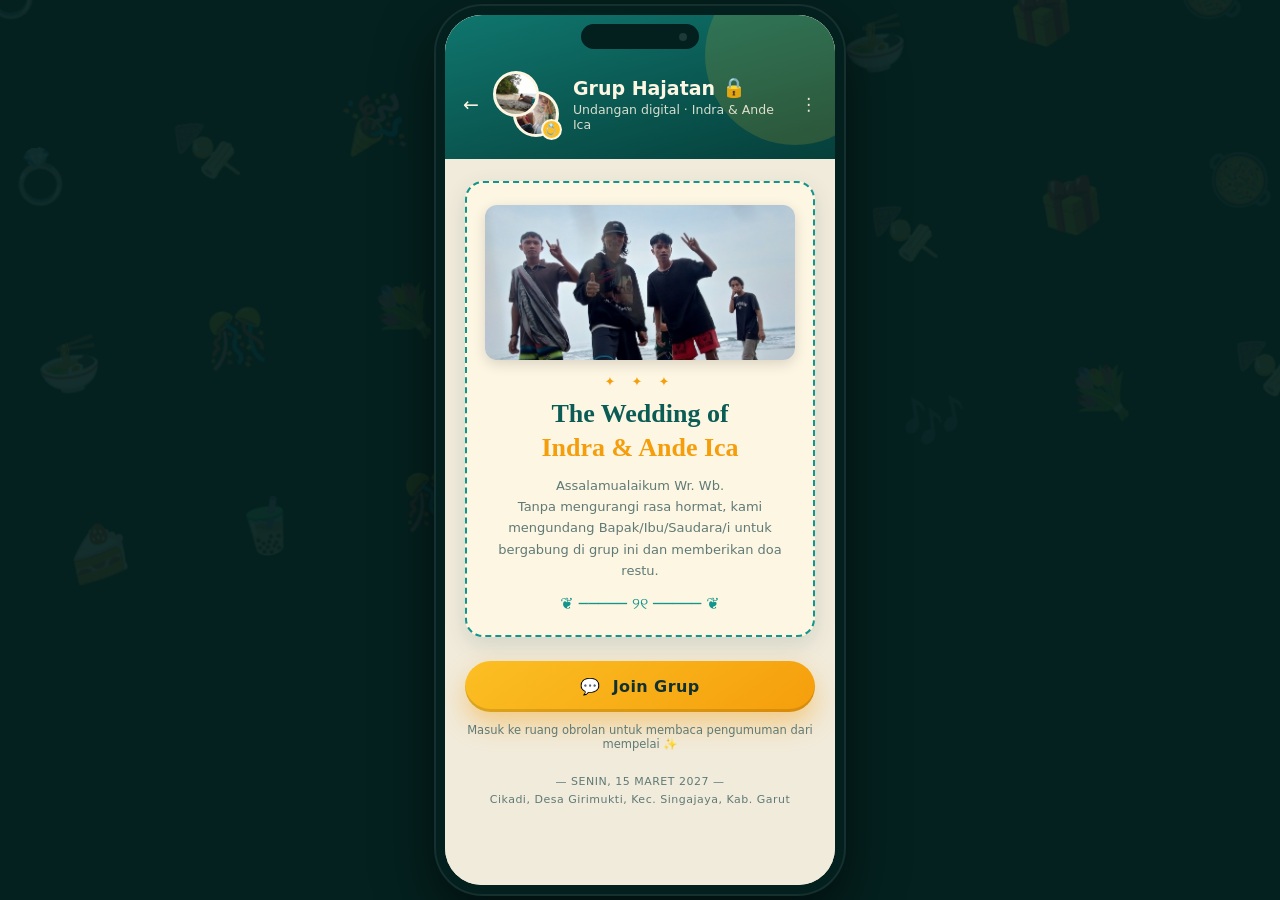
==== index.html @ 3074b7ec "undangan pertama" ====
<!DOCTYPE html>
<html lang="id">
<head>
<meta charset="UTF-8">
<meta name="viewport" content="width=device-width, initial-scale=1.0, maximum-scale=1.0, user-scalable=no">
<title>Grup Hajatan 💍 — Undangan Digital Indra &amp; Ande Ica</title>
<meta property="og:title" content="The Wedding of Indra & Ande Ica 💍">
<meta property="og:description" content="Undangan digital — Senin, 15 Maret 2027. Klik untuk buka!">
<meta property="og:type" content="website">
<meta name="theme-color" content="#0f766e">

<script src="https://www.gstatic.com/firebasejs/10.7.0/firebase-app-compat.js"></script>
<script src="https://www.gstatic.com/firebasejs/10.7.0/firebase-firestore-compat.js"></script>

<style>
:root{
  --teal-900:#063f3a; --teal-800:#0a5c54; --teal-700:#0f766e; --teal-600:#12958b;
  --teal-500:#14b8a6; --teal-100:#d7f3ef;
  --cream:#fdf6e3; --cream-2:#f5e9c9; --cream-3:#e7d6ab;
  --yellow:#fbbf24; --yellow-2:#f59e0b;
  --ink:#12312e; --ink-soft:#5f7a76;
  --chat-bg:#f1ebdb; --bubble-in:#fffef9; --bubble-out:#d9f0e6;
  --tick-blue:#53bdeb; --radius:7.5px;
  --danger:#e11d48;
  --font:'Segoe UI', system-ui, -apple-system, Roboto, sans-serif;
}
*{margin:0;padding:0;box-sizing:border-box;-webkit-tap-highlight-color:transparent}
html,body{height:100%}
body{font-family:var(--font);background:#04211f;min-height:100vh;display:flex;align-items:center;justify-content:center;overflow:hidden;position:relative}
body::before{content:"🍜 🎉 💍 🍰 🎶 🧋 🍢 🎊 🥘 💐 🍩 🎺 \A 🎊 🧋 💍 🍢 🎉 🍰 🎶 🍜 🎁 🥘 💐 🍩 🪕 \A 🍰 🎶 🍜 🎊 💐 🧋 💍 🍢 🎁 🥘 🍩 🎉 \A 🎉 💍 🍰 🧋 🎊 🍜 🥘 🎶 💐 🍢 🎁 🍩";
  white-space:pre;position:fixed;inset:-10%;z-index:0;pointer-events:none;font-size:44px;line-height:3.6;letter-spacing:36px;opacity:.06;transform:rotate(-9deg) scale(1.2);color:#d7f3ef}
.phone{position:relative;z-index:1;width:min(412px,100vw);height:min(892px,100vh);background:#03201e;border-radius:48px;padding:11px;box-shadow:0 22px 55px rgba(0,0,0,.55), inset 0 0 0 2px rgba(255,255,255,.07)}
@media (max-width:480px),(max-height:720px){.phone{width:100vw;height:100vh;border-radius:0;padding:0}}
.phone .notch{position:absolute;top:20px;left:50%;transform:translateX(-50%);width:118px;height:25px;background:#03201e;border-radius:20px;z-index:80;display:flex;align-items:center;justify-content:flex-end;padding-right:12px}
.phone .notch::after{content:"";width:8px;height:8px;border-radius:50%;background:#1b3a38}
@media (max-width:480px){.phone .notch{display:none}}
.app{position:relative;width:100%;height:100%;border-radius:37px;overflow:hidden;background:var(--chat-bg)}
@media (max-width:480px){.app{border-radius:0}}
.screen{position:absolute;inset:0;display:none;flex-direction:column;background:var(--chat-bg)}
.screen.active{display:flex;animation:screenIn .32s cubic-bezier(.25,.8,.35,1)}
@keyframes screenIn{from{opacity:0;transform:translateX(30px)}to{opacity:1;transform:none}}
.screen.slide-left.active{animation:slideLeft .34s cubic-bezier(.25,.8,.35,1)}
@keyframes slideLeft{from{transform:translateX(60px);opacity:.4}to{transform:none;opacity:1}}
.overlay{position:absolute;inset:0;z-index:40;display:none;flex-direction:column;background:var(--chat-bg)}
.overlay.active{display:flex;animation:screenIn .3s cubic-bezier(.25,.8,.35,1)}
.modal-backdrop{position:absolute;inset:0;z-index:70;display:none;align-items:center;justify-content:center;background:rgba(4,31,29,.66);padding:20px}
.modal-backdrop.active{display:flex;animation:fadeIn .22s ease}
@keyframes fadeIn{from{opacity:0}to{opacity:1}}
#toast{position:absolute;left:50%;bottom:88px;transform:translateX(-50%) translateY(16px);background:#1f2c34;color:#e9edef;font-size:12.5px;font-weight:500;padding:10px 18px;border-radius:8px;z-index:95;opacity:0;pointer-events:none;transition:.28s;white-space:nowrap;max-width:86%;overflow:hidden;text-overflow:ellipsis;box-shadow:0 8px 20px rgba(0,0,0,.4)}
#toast.show{opacity:1;transform:translateX(-50%) translateY(0)}
.landing-head{background:linear-gradient(165deg,var(--teal-700),var(--teal-900));color:var(--cream);padding:56px 18px 22px;position:relative;overflow:hidden}
.landing-head::after{content:"";position:absolute;right:-50px;top:-50px;width:180px;height:180px;border-radius:50%;background:rgba(251,191,36,.15)}
.lh-row{display:flex;align-items:center;gap:14px;position:relative;z-index:2}
.lh-row .back{font-size:19px}
.group-ava{position:relative;width:66px;height:66px;flex:0 0 66px}
.group-ava .a1,.group-ava .a2{position:absolute;width:46px;height:46px;border-radius:50%;display:flex;align-items:center;justify-content:center;font-size:21px;border:3px solid var(--cream);background:var(--teal-500)}
.group-ava .a1{left:0;top:0;z-index:2}
.group-ava .a2{right:0;bottom:0;background:var(--yellow-2)}
.group-ava .bdg{position:absolute;right:-3px;bottom:-3px;z-index:3;background:var(--yellow);color:var(--ink);width:21px;height:21px;border-radius:50%;font-size:11px;display:flex;align-items:center;justify-content:center;border:2px solid var(--cream)}
.unread-badge{position:absolute;top:-6px;right:-8px;z-index:5;background:#e11d48;color:#fff;font-size:11px;font-weight:800;min-width:20px;height:20px;border-radius:12px;display:flex;align-items:center;justify-content:center;padding:0 5px;border:2px solid var(--teal-800);box-shadow:0 3px 8px rgba(0,0,0,.35);animation:badgePop .3s}
@keyframes badgePop{from{transform:scale(.4)}to{transform:scale(1)}}
.lh-title h1{font-size:19px;font-weight:700;display:flex;gap:7px;align-items:center}
.lh-title p{font-size:12.5px;opacity:.85;margin-top:3px}
.lh-ic{margin-left:auto;display:flex;gap:16px;font-size:17px;opacity:.9}
.landing-body{flex:1;overflow-y:auto;padding:22px 20px 28px;scrollbar-width:none}
.landing-body::-webkit-scrollbar{display:none}
.invite-banner{background:var(--cream);border-radius:18px;padding:22px 18px;text-align:center;border:2px dashed var(--teal-600);box-shadow:0 8px 22px rgba(6,63,58,.13)}
.invite-banner .stars{color:var(--yellow-2);letter-spacing:6px;font-size:13px;margin-bottom:8px}
.invite-banner h2{font-family:Georgia,serif;font-size:26px;color:var(--teal-800);line-height:1.3}
.invite-banner .amp{color:var(--yellow-2)}
.invite-banner p{font-size:13px;color:var(--ink-soft);margin-top:10px;line-height:1.65}
.invite-banner .orn{margin-top:12px;color:var(--teal-600)}
.join-wrap{margin-top:24px}
.btn-join{width:100%;border:none;cursor:pointer;padding:16px;border-radius:50px;background:linear-gradient(145deg,var(--yellow),var(--yellow-2));color:var(--ink);font-size:16px;font-weight:800;font-family:var(--font);letter-spacing:.4px;box-shadow:0 12px 26px rgba(245,158,11,.42), inset 0 -3px 0 rgba(0,0,0,.12);transition:.18s;animation:pulseJoin 2.4s infinite}
.btn-join:active{transform:scale(.96)}
@keyframes pulseJoin{0%,100%{box-shadow:0 12px 26px rgba(245,158,11,.42)}50%{box-shadow:0 12px 36px rgba(245,158,11,.68)}}
.join-note{text-align:center;font-size:11.5px;color:var(--ink-soft);margin-top:11px}
.landing-foot{text-align:center;font-size:11px;color:var(--ink-soft);margin-top:22px;letter-spacing:.5px;line-height:1.7}
.wa-head{background:linear-gradient(165deg,var(--teal-700),var(--teal-800));color:#fff;padding:14px 10px;display:flex;align-items:center;gap:6px;box-shadow:0 2px 6px rgba(0,0,0,.25);z-index:10}
.wa-head .back{font-size:19px;padding:4px 6px;cursor:pointer;flex:0 0 auto}
.wa-head .mini-ava{position:relative;width:38px;height:38px;flex:0 0 38px;cursor:pointer}
.mini-ava .m1,.mini-ava .m2{position:absolute;width:28px;height:28px;border-radius:50%;display:flex;align-items:center;justify-content:center;font-size:13px;border:2px solid #e7ffdb}
.mini-ava .m1{left:0;top:0;background:#25d0bd;z-index:2}
.mini-ava .m2{right:0;bottom:0;background:var(--yellow-2)}
.wa-head .head-info{min-width:0;cursor:pointer;padding:2px 4px}
.wa-head .head-name{font-size:15.5px;font-weight:700;white-space:nowrap;overflow:hidden;text-overflow:ellipsis;display:flex;align-items:center;gap:6px}
.wa-head .head-status{font-size:11.5px;color:#d9fdd3;margin-top:1px;white-space:nowrap;overflow:hidden;text-overflow:ellipsis;transition:.2s}
.wa-head .head-status.typing{color:#a7f3d0;font-style:italic}
.wa-head .head-ic{margin-left:auto;display:flex;gap:4px}
.wa-head .head-ic span{font-size:16px;padding:7px;cursor:pointer;border-radius:50%;transition:.15s}
.wa-head .head-ic span:active{background:rgba(255,255,255,.15)}
.pin-bar{display:none;background:#fff;align-items:center;gap:10px;padding:8px 12px;border-left:4px solid var(--teal-600);box-shadow:0 2px 5px rgba(0,0,0,.14);z-index:9;cursor:pointer}
.pin-bar.active{display:flex;animation:fadeIn .3s}
.pin-bar .pin-ic{font-size:15px;color:var(--teal-700)}
.pin-bar .pin-txt{min-width:0}
.pin-bar .pin-txt b{font-size:11.5px;color:var(--teal-800);display:block}
.pin-bar .pin-txt span{font-size:11px;color:var(--ink-soft);white-space:nowrap;overflow:hidden;text-overflow:ellipsis;display:block}
.pin-bar .cd{font-size:11.5px;font-weight:800;color:var(--yellow-2);background:var(--cream);padding:4px 10px;border-radius:10px;border:1px solid var(--cream-3);white-space:nowrap;font-variant-numeric:tabular-nums}
.wa-menu{position:absolute;top:56px;right:10px;z-index:60;background:#fff;border-radius:10px;min-width:212px;box-shadow:0 8px 28px rgba(0,0,0,.3);display:none;overflow:hidden;animation:menuIn .16s ease}
.wa-menu.active{display:block}
@keyframes menuIn{from{opacity:0;transform:translateY(-8px) scale(.96)}to{opacity:1;transform:none}}
.wa-menu button{display:flex;align-items:center;gap:13px;width:100%;border:none;background:none;text-align:left;padding:12px 16px;font-size:13.5px;color:var(--ink);cursor:pointer;font-family:var(--font)}
.wa-menu button:hover{background:#f0f0f0}
.wa-menu button .mi{font-size:16px;width:20px;text-align:center}
.wa-menu .sep{height:1px;background:#eee}
.search-bar{display:none;background:linear-gradient(165deg,var(--teal-700),var(--teal-800));padding:0 10px 10px;gap:8px;z-index:10}
.search-bar.active{display:flex}
.search-bar .sb-wrap{flex:1;background:#fff;border-radius:22px;display:flex;align-items:center;gap:8px;padding:8px 14px}
.search-bar input{flex:1;border:none;outline:none;font-size:13.5px;font-family:var(--font);color:var(--ink)}
.search-bar .sb-count{font-size:11px;color:var(--teal-700);font-weight:700;white-space:nowrap}
.search-bar .sb-x{font-size:15px;cursor:pointer;padding:8px 4px;color:#fff}
.chat-scroll{flex:1;overflow-y:auto;padding:12px 10px 6px;display:flex;flex-direction:column;scrollbar-width:thin;
  background-color:var(--chat-bg);
  background-image:url("data:image/svg+xml,%3Csvg xmlns='http://www.w3.org/2000/svg' width='260' height='260' viewBox='0 0 260 260'%3E%3Cg fill='none' stroke='%230f766e' stroke-opacity='0.10' stroke-width='3' stroke-linecap='round' stroke-linejoin='round'%3E%3Cpath d='M32 30c-5-6-16-2-13 7 2 7 13 13 13 13s11-6 13-13c3-9-8-13-13-7z' transform='translate(0,0) scale(0.9)'/%3E%3Ccircle cx='200' cy='36' r='10'/%3E%3Ccircle cx='215' cy='36' r='10'/%3E%3Cpath d='M204 22l4-6 4 6'/%3E%3Crect x='40' y='130' width='34' height='26' rx='3'/%3E%3Cpath d='M57 130v26M40 142h34M51 130c-8-2-8-10-2-10s5 5 8 10M63 130c8-2 8-10 2-10s-5 5-8 10'/%3E%3Cpath d='M205 145c0-18 6-24 6-24s6 6 6 24l5 8h-22zM207 161a7 7 0 0014 0'/%3E%3Ccircle cx='128' cy='208' r='14'/%3E%3Cpath d='M124 221l4 5 4-5M128 226c-4 8 4 12 0 20'/%3E%3Ccircle cx='118' cy='48' r='5'/%3E%3Ccircle cx='128' cy='41' r='5'/%3E%3Ccircle cx='138' cy='48' r='5'/%3E%3Ccircle cx='134' cy='59' r='5'/%3E%3Ccircle cx='122' cy='59' r='5'/%3E%3Ccircle cx='128' cy='50' r='3'/%3E%3C/g%3E%3C/svg%3E");}
.chat-scroll::-webkit-scrollbar{width:5px}
.chat-scroll::-webkit-scrollbar-thumb{background:rgba(15,118,110,.35);border-radius:10px}
.date-div{align-self:center;background:#e1f2fb;color:#54656f;font-size:11px;font-weight:600;padding:6px 14px;border-radius:8px;margin:4px 0 14px;box-shadow:0 1px 2px rgba(0,0,0,.12);letter-spacing:.3px}
.sys-msg{align-self:center;background:#fdf3c6;color:#5a6a70;font-size:11px;padding:6px 12px;border-radius:8px;margin:0 0 12px;box-shadow:0 1px 2px rgba(0,0,0,.1);text-align:center;max-width:88%}
.msg{display:flex;gap:8px;margin-bottom:2px;animation:msgIn .3s cubic-bezier(.25,.8,.35,1)}
@keyframes msgIn{from{opacity:0;transform:translateY(10px)}to{opacity:1;transform:none}}
.msg .avatar{width:30px;height:30px;border-radius:50%;flex:0 0 30px;display:flex;align-items:center;justify-content:center;font-size:14px;color:#fff;margin-top:3px;box-shadow:0 1px 3px rgba(0,0,0,.2)}
.msg .col{max-width:80%;min-width:0}
.msg .sender{font-size:12.5px;font-weight:700;margin:0 0 1px 2px;display:flex;align-items:center;gap:5px}
.bubble{position:relative;background:var(--bubble-in);padding:7px 9px 6px;border-radius:var(--radius);font-size:13.8px;line-height:1.5;color:#111b21;box-shadow:0 1px 1px rgba(0,0,0,.14);width:fit-content;max-width:100%;word-break:break-word}
.bubble.tail-in{border-top-left-radius:0}
.bubble.tail-in::before{content:"";position:absolute;top:0;left:-8px;width:0;height:0;border-top:12px solid var(--bubble-in);border-left:8px solid transparent}
.msg.out{flex-direction:row-reverse}
.msg.out .col{display:flex;flex-direction:column;align-items:flex-end}
.msg.out .bubble{background:var(--bubble-out);border-top-right-radius:0;border-top-left-radius:var(--radius)}
.msg.out .bubble.tail-out::before{content:"";position:absolute;top:0;right:-8px;width:0;height:0;border-top:12px solid var(--bubble-out);border-right:8px solid transparent}
.msg .meta{float:right;display:inline-flex;align-items:center;gap:4px;font-size:10.5px;color:#8696a0;margin:8px 0 -3px 8px;white-space:nowrap}
.msg .meta .ticks{color:var(--tick-blue);font-size:12px;letter-spacing:-3px;font-weight:700}
.msg.hidden-by-search{display:none}
mark{background:var(--yellow);border-radius:3px;padding:0 1px}
.quote{background:rgba(15,118,110,.10);border-left:3px solid var(--teal-600);border-radius:6px;padding:5px 8px;margin-bottom:5px;font-size:11.5px;display:block}
.quote b{color:var(--teal-700);display:block;font-size:11px}
.quote span{color:var(--ink-soft)}
.ctx-menu{position:absolute;z-index:65;background:#fff;border-radius:10px;min-width:150px;box-shadow:0 10px 30px rgba(0,0,0,.35);display:none;overflow:hidden;animation:menuIn .14s ease}
.ctx-menu.active{display:block}
.ctx-menu button{display:flex;align-items:center;gap:11px;width:100%;border:none;background:none;text-align:left;padding:11px 15px;font-size:13px;color:var(--ink);cursor:pointer;font-family:var(--font)}
.ctx-menu button:hover{background:#f0f0f0}
.ctx-menu button.danger{color:var(--danger)}
.card{background:var(--cream);border-radius:10px;overflow:hidden;margin-top:4px;min-width:236px;max-width:100%;border:1px solid var(--cream-3)}
.card .c-top{background:linear-gradient(140deg,var(--yellow),var(--yellow-2));padding:10px 13px;display:flex;gap:10px;align-items:center;color:var(--ink)}
.card .c-top .big{font-size:24px}
.card .c-top b{font-size:13px;display:block}
.card .c-top small{font-size:11px;opacity:.8}
.card .c-body{padding:9px 13px;font-size:12.5px;line-height:1.6;color:var(--ink)}
.card .c-body b{color:var(--teal-800)}
.card button.c-btn{display:block;margin:2px 9px 10px;padding:9px;border:none;border-radius:8px;cursor:pointer;width:calc(100% - 18px);background:var(--teal-700);color:#fff;font-size:12px;font-weight:700;font-family:var(--font);transition:.15s}
.card button.c-btn:active{transform:scale(.96)}
.c-btn-grid{display:inline-flex;align-items:center;justify-content:center;gap:5px;width:calc(50% - 5px);margin:2.5px;padding:11px 6px;border:none;border-radius:9px;background:var(--teal-100);color:var(--teal-800);font-size:11.5px;font-weight:700;font-family:var(--font);cursor:pointer;transition:.14s}
.c-btn-grid:active{transform:scale(.95);background:var(--teal-500);color:#fff}
.poll{background:#fff;border-radius:10px;padding:10px 11px;margin-top:4px;min-width:236px;border:1px solid var(--cream-3)}
.poll .p-q{font-size:13px;font-weight:700;color:var(--ink);margin-bottom:8px;display:flex;gap:7px;align-items:center}
.poll .p-opt{display:flex;align-items:center;gap:9px;width:100%;border:1.5px solid var(--cream-3);background:var(--cream);border-radius:9px;padding:9px 11px;margin-bottom:7px;cursor:pointer;font-family:var(--font);transition:.14s;font-size:12.5px;color:var(--ink);font-weight:600}
.poll .p-opt:active{transform:scale(.97)}
.poll .p-opt .radio{width:16px;height:16px;border-radius:50%;border:2px solid var(--teal-600);flex:0 0 16px;position:relative}
.poll .p-opt.chosen{background:var(--teal-100);border-color:var(--teal-600)}
.poll .p-opt.chosen .radio::after{content:"";position:absolute;inset:2.5px;border-radius:50%;background:var(--teal-600)}
.poll .p-opt .p-count{margin-left:auto;font-size:11px;color:var(--ink-soft);font-weight:700}
.poll .p-foot{font-size:10.5px;color:#9aa9a6;margin-top:2px}
.typing .bubble{display:inline-flex;gap:5px;align-items:center;padding:12px 14px}
.typing .d{width:7px;height:7px;border-radius:50%;background:#9fb3bd;animation:blink 1.2s infinite}
.typing .d:nth-child(2){animation-delay:.18s}
.typing .d:nth-child(3){animation-delay:.36s}
@keyframes blink{0%,80%,100%{opacity:.3;transform:translateY(0)}40%{opacity:1;transform:translateY(-3px)}}
.newmsg-pill{position:absolute;right:14px;bottom:76px;z-index:25;background:var(--teal-700);color:#fff;font-size:11.5px;font-weight:700;padding:8px 14px;border-radius:16px;box-shadow:0 6px 16px rgba(0,0,0,.3);cursor:pointer;display:none;align-items:center;gap:6px;animation:msgIn .25s}
.newmsg-pill.active{display:flex}
.chat-input{display:flex;flex-direction:column;background:#ece5d3}
.reply-bar{display:none;background:#fff;padding:8px 12px;border-left:4px solid var(--teal-600);align-items:center;gap:10px}
.reply-bar.active{display:flex;animation:fadeIn .15s}
.reply-bar .rb-txt{flex:1;min-width:0}
.reply-bar .rb-txt b{font-size:11.5px;color:var(--teal-700);display:block}
.reply-bar .rb-txt span{font-size:11.5px;color:var(--ink-soft);white-space:nowrap;overflow:hidden;text-overflow:ellipsis;display:block}
.reply-bar .rb-x{border:none;background:none;font-size:15px;cursor:pointer;color:#8696a0;padding:4px}
.chat-input-row{display:flex;align-items:flex-end;gap:6px;padding:7px 8px 10px}
.emoji-panel{position:absolute;bottom:64px;left:8px;right:8px;z-index:30;background:#fff;border-radius:14px;box-shadow:0 -6px 26px rgba(0,0,0,.22);padding:10px;display:none;grid-template-columns:repeat(8,1fr);gap:2px;max-height:176px;overflow-y:auto}
.emoji-panel.active{display:grid;animation:fadeIn .15s}
.emoji-panel button{border:none;background:none;font-size:22px;cursor:pointer;padding:5px;border-radius:9px}
.emoji-panel button:active{background:#eee;transform:scale(1.15)}
.icon-btn{width:38px;height:38px;border:none;background:none;font-size:21px;cursor:pointer;border-radius:50%;display:flex;align-items:center;justify-content:center;color:#54656f;flex:0 0 38px;transition:.12s}
.icon-btn:active{transform:scale(.82)}
.input-pill{flex:1;background:#fff;border-radius:26px;display:flex;align-items:center;padding:4px 6px 4px 12px;box-shadow:0 1px 3px rgba(0,0,0,.12);min-height:44px}
.input-pill .ipt-nama{flex:0 0 auto;max-width:80px;min-width:52px;border:none;outline:none;font-size:13.5px;font-weight:700;color:var(--teal-800);background:transparent;font-family:var(--font);padding:9px 0;cursor:not-allowed;text-align:center}
.input-pill .ipt-nama::placeholder{color:#b7c0c5;font-weight:600}
.input-pill .ipt-divider{width:1px;height:20px;background:#e0e0e0;flex:0 0 1px;margin:0 8px}
.input-pill .ipt-text{flex:1;border:none;outline:none;font-size:14px;padding:9px 0;font-family:var(--font);color:#111b21;background:transparent;min-width:0}
.btn-send{width:46px;height:46px;border:none;border-radius:50%;cursor:pointer;flex:0 0 46px;background:linear-gradient(145deg,var(--teal-500),var(--teal-700));color:#fff;font-size:16px;display:flex;align-items:center;justify-content:center;box-shadow:0 3px 10px rgba(15,118,110,.4);transition:.13s}
.btn-send:active{transform:scale(.85)}
.info-head{background:linear-gradient(165deg,var(--teal-700),var(--teal-800));color:#fff;padding:16px 12px;display:flex;align-items:center;gap:12px}
.info-head .back{font-size:19px;padding:2px 6px;cursor:pointer}
.info-head h2{font-size:16.5px;font-weight:700}
.info-scroll{flex:1;overflow-y:auto;background:#f7f4ec;scrollbar-width:none}
.info-scroll::-webkit-scrollbar{display:none}
.info-hero{background:linear-gradient(165deg,var(--teal-700),var(--teal-900));padding:30px 20px 26px;display:flex;align-items:center;gap:16px;color:#fff;position:relative;overflow:hidden}
.info-hero::after{content:"";position:absolute;right:-40px;top:-40px;width:150px;height:150px;border-radius:50%;background:rgba(251,191,36,.15)}
.info-hero .group-ava{width:78px;height:78px;flex:0 0 78px}
.info-hero .group-ava .a1,.info-hero .group-ava .a2{width:54px;height:54px;font-size:25px}
.info-hero h2{font-size:20px;display:flex;gap:7px;align-items:center}
.info-hero p{font-size:12.5px;opacity:.85;margin-top:4px}
.info-sec{background:#fff;margin:10px 0;padding:6px 0;box-shadow:0 1px 3px rgba(0,0,0,.07)}
.info-sec .sec-label{font-size:12.5px;color:var(--teal-700);font-weight:800;padding:10px 18px 4px;letter-spacing:.4px}
.info-row{display:flex;align-items:center;gap:15px;padding:11px 18px;cursor:pointer;transition:.12s}
.info-row:active{background:#f2f2f2}
.info-row .ri{font-size:19px;width:24px;text-align:center}
.info-row .rt b{font-size:14px;color:var(--ink);display:block;font-weight:600}
.info-row .rt small{font-size:12px;color:var(--ink-soft)}
.info-row .rarrow{margin-left:auto;color:#b7c0c5;font-size:14px}
.member{display:flex;align-items:center;gap:13px;padding:9px 18px}
.member .m-ava{width:42px;height:42px;border-radius:50%;display:flex;align-items:center;justify-content:center;font-size:19px;color:#fff;flex:0 0 42px}
.member .mt b{font-size:14px;color:var(--ink);font-weight:600;display:flex;align-items:center;gap:7px}
.member .mt small{font-size:12px;color:var(--ink-soft)}
.member .online-dot{width:9px;height:9px;border-radius:50%;background:#22c55e;margin-left:auto;box-shadow:0 0 5px #22c55e}
.admin-tag{background:var(--teal-100);color:var(--teal-800);font-size:9.5px;font-weight:800;padding:2px 7px;border-radius:8px;letter-spacing:.5px}
.media-preview{display:flex;gap:6px;padding:6px 18px 12px}
.media-preview .mp{width:62px;height:62px;border-radius:10px;overflow:hidden;flex:0 0 62px;background:var(--cream-2);cursor:pointer}
.media-preview .mp img{width:100%;height:100%;object-fit:cover}
.media-preview .mp.more{display:flex;align-items:center;justify-content:center;background:var(--teal-100);color:var(--teal-800);font-size:12px;font-weight:800}
.info-desc{padding:12px 18px;font-size:13px;color:var(--ink-soft);line-height:1.6}
.gallery-grid{display:grid;grid-template-columns:repeat(3,1fr);gap:3px;background:#fff;padding:3px}
.g-item{aspect-ratio:1;overflow:hidden;position:relative;cursor:pointer;background:var(--cream-2)}
.g-item img{width:100%;height:100%;object-fit:cover;transition:.3s}
.g-item:active img{transform:scale(1.1)}
.lightbox{position:absolute;inset:0;z-index:75;display:none;flex-direction:column;background:rgba(0,0,0,.93);align-items:center;justify-content:center;gap:14px;padding:24px}
.lightbox.active{display:flex;animation:fadeIn .18s ease}
.lightbox img{max-width:100%;max-height:70%;border-radius:6px;box-shadow:0 18px 50px rgba(0,0,0,.6);animation:lbIn .28s cubic-bezier(.25,.8,.35,1)}
@keyframes lbIn{from{opacity:0;transform:scale(.85)}to{opacity:1;transform:none}}
.lightbox .lb-cap{color:#e9edef;font-size:13px;font-weight:600}
.lightbox .lb-close{background:#fff;border:none;border-radius:20px;padding:9px 24px;font-weight:700;font-size:13px;cursor:pointer;color:var(--teal-800);font-family:var(--font)}
.modal-denah img{width:100%;border-radius:14px;background:#fff}
.loc-map{height:44%;flex:0 0 44%;background:#0e5a52}
.loc-map iframe{width:100%;height:100%;border:0;filter:saturate(.9) sepia(.08)}
.loc-body{flex:1;background:var(--cream);border-radius:26px 26px 0 0;margin-top:-22px;position:relative;z-index:2;padding:22px 20px;overflow-y:auto}
.loc-pin-row{display:flex;gap:13px;align-items:flex-start}
.loc-pin-ic{width:46px;height:46px;flex:0 0 46px;border-radius:14px;background:linear-gradient(145deg,#ef4444,#b91c1c);display:flex;align-items:center;justify-content:center;font-size:21px;box-shadow:0 6px 14px rgba(185,28,28,.3)}
.loc-body h3{font-size:16.5px;color:var(--teal-900)}
.loc-body p{font-size:12.5px;color:var(--ink-soft);line-height:1.65;margin-top:5px}
.loc-cards{display:grid;grid-template-columns:1fr 1fr;gap:10px;margin-top:16px}
.loc-cards .lc{background:#fff;border:1.5px solid var(--cream-3);border-radius:13px;padding:11px 12px}
.loc-cards .lc b{font-size:10.5px;color:var(--teal-700);text-transform:uppercase;letter-spacing:.6px;display:block}
.loc-cards .lc span{font-size:12.5px;font-weight:700;color:var(--ink)}
.btn-maps{display:flex;align-items:center;justify-content:center;gap:9px;margin-top:18px;padding:15px;border-radius:14px;background:linear-gradient(145deg,var(--teal-600),var(--teal-800));color:#fff;text-decoration:none;font-weight:800;font-size:14px;box-shadow:0 10px 22px rgba(15,118,110,.32)}
.btn-maps:active{transform:scale(.96)}
.modal-card{width:100%;max-width:360px;max-height:88%;overflow-y:auto;background:var(--cream);border-radius:22px;border:2.5px solid var(--teal-800);box-shadow:0 24px 60px rgba(0,0,0,.5);scrollbar-width:none;animation:lbIn .3s cubic-bezier(.25,.8,.35,1)}
.modal-card::-webkit-scrollbar{display:none}
.modal-head{background:linear-gradient(150deg,var(--teal-700),var(--teal-900));color:var(--cream);padding:20px;text-align:center;position:relative}
.modal-head .stars{color:var(--yellow);letter-spacing:7px;font-size:13px}
.modal-head h2{font-family:Georgia,serif;font-size:20px;margin-top:5px}
.modal-head small{font-size:11px;opacity:.8;display:block;margin-top:3px}
.modal-close{position:absolute;top:12px;right:12px;width:30px;height:30px;border-radius:50%;border:none;cursor:pointer;background:rgba(255,255,255,.16);color:#fff;font-size:13px;font-weight:800}
.modal-body{padding:18px}
.join-input{width:100%;padding:14px 16px;border:2px solid var(--cream-3);border-radius:12px;font-size:15px;font-family:var(--font);color:var(--ink);outline:none;background:#fff;transition:.15s;font-weight:600}
.join-input:focus{border-color:var(--teal-600);box-shadow:0 0 0 4px rgba(18,149,139,.12)}
.join-input::placeholder{color:#b7c0c5;font-weight:500}
.btn-join-submit{width:100%;margin-top:14px;border:none;cursor:pointer;padding:15px;border-radius:12px;background:linear-gradient(145deg,var(--yellow),var(--yellow-2));color:var(--ink);font-size:14.5px;font-weight:800;font-family:var(--font);letter-spacing:.3px;box-shadow:0 8px 18px rgba(245,158,11,.42);transition:.15s}
.btn-join-submit:active{transform:scale(.96)}
.d-row{display:flex;gap:11px;align-items:center;background:#fff;border:1.5px solid var(--cream-3);border-radius:14px;padding:11px 13px;margin-bottom:10px}
.d-row .di{width:38px;height:38px;flex:0 0 38px;border-radius:12px;background:var(--teal-100);display:flex;align-items:center;justify-content:center;font-size:17px}
.d-row b{font-size:10.5px;color:var(--teal-700);text-transform:uppercase;letter-spacing:.5px;display:block}
.d-row span{font-size:12.8px;font-weight:700;color:var(--ink);line-height:1.4}
.rd-title{text-align:center;font-size:11.5px;font-weight:800;letter-spacing:3px;color:var(--yellow-2);margin:16px 0 12px;text-transform:uppercase}
.rd-card{background:#fffef8;border:2px dashed var(--yellow-2);border-radius:18px;padding:15px;margin-bottom:14px;box-shadow:0 6px 16px rgba(245,158,11,.13)}
.rd-card h4{font-family:Georgia,serif;color:var(--teal-800);font-size:15.5px;display:flex;align-items:center;gap:8px}
.rd-item{display:flex;gap:11px;margin-top:11px}
.rd-item .time{flex:0 0 56px;background:var(--teal-700);color:#fff;font-size:10.5px;font-weight:800;border-radius:9px;display:flex;align-items:center;justify-content:center;text-align:center;padding:6px 3px;line-height:1.3}
.rd-item .desc{font-size:12px;color:var(--ink-soft);line-height:1.5;padding-top:2px}
.rd-item .desc b{color:var(--ink);display:block;font-size:12.5px}
.guest-list{display:flex;flex-direction:column;gap:9px;padding:16px;max-height:52vh;overflow-y:auto}
.guest-item{background:#fff;border:1.5px solid var(--cream-3);border-radius:13px;padding:11px 13px}
.guest-item b{font-size:12.5px;color:var(--teal-800);display:flex;justify-content:space-between;align-items:center}
.guest-item b small{font-size:10.5px;color:#9aa9a6;font-weight:600}
.guest-item p{font-size:12.5px;color:var(--ink);margin-top:4px;line-height:1.55}
.guest-item .gq{font-size:11px;color:var(--ink-soft);border-left:3px solid var(--cream-3);padding-left:8px;margin-top:5px;font-style:italic}
.guest-count{text-align:center;font-size:11.5px;color:var(--ink-soft);padding-bottom:14px}
.gift-card{background:var(--cream);border-radius:22px;border:2.5px solid var(--teal-800);width:100%;max-width:340px;overflow:hidden;box-shadow:0 24px 60px rgba(0,0,0,.5);animation:lbIn .3s cubic-bezier(.25,.8,.35,1)}
.gift-head{background:linear-gradient(150deg,var(--yellow),var(--yellow-2));padding:17px;text-align:center;color:var(--ink)}
.gift-head .stars{letter-spacing:7px;font-size:13px;color:#fff;text-shadow:0 1px 3px rgba(0,0,0,.3)}
.gift-head h2{font-family:Georgia,serif;font-size:19px;margin-top:4px}
.gift-head small{font-size:11px;opacity:.8;font-weight:700}
.gift-body{padding:19px;text-align:center}
.gift-tabs{display:flex;gap:8px;margin-bottom:15px}
.gift-tab{flex:1;border:1.5px solid var(--cream-3);background:#fff;border-radius:11px;padding:9px;font-size:12px;font-weight:800;color:var(--ink-soft);cursor:pointer;font-family:var(--font);transition:.15s}
.gift-tab.active{background:var(--teal-700);border-color:var(--teal-700);color:#fff}
.gift-pane{display:none}
.gift-pane.active{display:block;animation:fadeIn .18s}
.bank-chip{background:#fff;border:2px solid var(--cream-3);border-radius:18px;padding:16px;box-shadow:0 6px 16px rgba(6,63,58,.1)}
.bank-logo{width:88px;height:38px;margin:0 auto 10px;border-radius:9px;background:linear-gradient(145deg,#e11d48,#9f1239);display:flex;align-items:center;justify-content:center;color:#fff;font-weight:900;font-style:italic;font-size:21px;letter-spacing:1px;box-shadow:inset 0 -3px 0 rgba(0,0,0,.22);font-family:Georgia,serif}
.bank-chip .owner{font-size:13px;font-weight:800;color:var(--ink)}
.bank-chip .num{font-size:21px;font-weight:900;letter-spacing:2.5px;color:var(--teal-800);margin:6px 0 3px;font-variant-numeric:tabular-nums}
.bank-chip small{font-size:10.5px;color:var(--ink-soft)}
.qris-img{width:200px;height:200px;border-radius:14px;border:2px solid var(--cream-3);background:#fff;padding:8px}
.btn-copy{width:100%;margin-top:14px;border:none;cursor:pointer;padding:14px;border-radius:14px;background:linear-gradient(145deg,var(--teal-600),var(--teal-800));color:#fff;font-size:13.5px;font-weight:800;font-family:var(--font);display:flex;align-items:center;justify-content:center;gap:8px;box-shadow:0 8px 18px rgba(15,118,110,.34);transition:.15s}
.btn-copy:active{transform:scale(.95)}
.gift-note{font-size:10.5px;color:var(--ink-soft);margin-top:12px;line-height:1.55}
/* ====== VIDEO CALL — REAL VIDEO ====== */
.vc-feed{flex:1;position:relative;overflow:hidden;background:#0b3f3a}
.vc-video{position:absolute;inset:0;width:100%;height:100%;object-fit:cover;background:#000;z-index:1;transition:opacity .3s}
.vc-offline{position:absolute;inset:0;z-index:2;display:flex;flex-direction:column;align-items:center;justify-content:center;color:#fff;text-align:center;padding:24px;font-size:14px;line-height:1.7;background:#0b3f3a}
.vc-offline-icon{font-size:56px;margin-bottom:16px;opacity:.5}
.vc-offline small{font-size:11.5px;opacity:.7;display:block;margin-top:6px}
.vc-offline b{color:#fbbf24;font-weight:700}
.vc-feed::after{content:"";position:absolute;inset:0;background:linear-gradient(rgba(0,0,0,.35),transparent 30%,transparent 62%,rgba(0,0,0,.5));pointer-events:none;z-index:3}
.vc-pip{position:absolute;top:16px;right:14px;width:92px;height:124px;border-radius:14px;overflow:hidden;background:linear-gradient(160deg,#334155,#0f172a);border:2px solid rgba(255,255,255,.4);box-shadow:0 8px 20px rgba(0,0,0,.45);display:flex;align-items:center;justify-content:center;font-size:32px;z-index:6;transform:scaleX(-1)}
.vc-pip .rec{position:absolute;top:6px;left:7px;transform:scaleX(-1);font-size:8.5px;color:#fff;background:rgba(225,29,72,.9);padding:2px 6px;border-radius:7px;font-weight:800;letter-spacing:.8px;z-index:2}
.vc-top{position:absolute;top:0;left:0;right:0;padding:16px 16px 40px;z-index:5;background:linear-gradient(rgba(0,0,0,.5),transparent);color:#fff;text-align:center}
.vc-top .lock{font-size:11.5px;opacity:.9;display:flex;align-items:center;justify-content:center;gap:6px}
.vc-top h3{font-size:16.5px;margin-top:5px}
.vc-top small{font-size:11.5px;opacity:.85}
.vc-controls{position:absolute;bottom:0;left:0;right:0;padding:34px 20px 24px;z-index:5;background:linear-gradient(transparent,rgba(0,0,0,.55));display:flex;justify-content:center;gap:17px}
.vc-btn{width:52px;height:52px;border-radius:50%;border:none;cursor:pointer;font-size:20px;color:#fff;background:rgba(255,255,255,.18);backdrop-filter:blur(6px);display:flex;align-items:center;justify-content:center;transition:.16s}
.vc-btn:active{transform:scale(.85)}
.vc-btn.off{background:#fff;color:var(--ink)}
.vc-btn.end{background:#e11d48;width:60px;height:60px;box-shadow:0 8px 22px rgba(225,29,72,.5)}
.voice-wrap{flex:1;display:flex;flex-direction:column;align-items:center;justify-content:center;background:radial-gradient(circle at 50% 28%,#115e59,#04211f 76%);color:#fff;text-align:center;padding:24px;position:relative;z-index:2}
.voice-status{font-size:12.5px;opacity:.85}
.voice-name{font-size:25px;font-weight:800;margin-top:10px}
.voice-sub{font-size:11.5px;opacity:.7;margin-top:4px}
.voice-ava{position:relative;width:148px;height:148px;margin:42px 0 28px}
.voice-ava .ring{position:absolute;inset:0;border-radius:50%;border:2px solid rgba(251,191,36,.5);animation:ringP 2.2s infinite}
.voice-ava .ring:nth-child(2){animation-delay:.7s}
.voice-ava .ring:nth-child(3){animation-delay:1.4s}
@keyframes ringP{from{transform:scale(1);opacity:.8}to{transform:scale(1.65);opacity:0}}
.voice-ava .core{position:absolute;inset:14px;border-radius:50%;background:linear-gradient(145deg,var(--teal-500),var(--teal-800));border:4px solid var(--cream);display:flex;align-items:center;justify-content:center;font-size:54px;box-shadow:0 14px 34px rgba(0,0,0,.4)}
.voice-timer{font-size:29px;font-weight:800;letter-spacing:2px;font-variant-numeric:tabular-nums}
.voice-enc{font-size:10.5px;opacity:.75;margin-top:12px}
.voice-controls{display:flex;gap:20px;margin-top:42px}
.voice-controls .vc-btn{background:rgba(255,255,255,.14)}

.photo-indra{background:url("assets/profil-indra.jpg") center/cover no-repeat!important;color:transparent!important}
.photo-ande{background:url("assets/profil-ande-ica.jpeg") center/cover no-repeat!important;color:transparent!important}
.cover-photo{width:100%;height:155px;display:block;object-fit:cover;border-radius:12px;margin-bottom:14px;box-shadow:0 4px 14px rgba(0,0,0,.14)}
.floating-back{position:fixed;z-index:10020;top:18px;left:max(14px,calc(50% - 216px));border:0;border-radius:999px;background:rgba(5,61,57,.92);color:#fff;padding:10px 15px;font-weight:800;box-shadow:0 5px 18px rgba(0,0,0,.28);cursor:pointer;backdrop-filter:blur(8px)}
.floating-back:active{transform:scale(.95)}
.call-back{background:rgba(0,0,0,.58)}
@media(max-width:540px){.floating-back{left:14px;top:12px}}
</style>
</head>
<body>

<div class="phone">
  <div class="notch"></div>
  <div class="app">

    <!-- ============ LANDING ============ -->
    <section class="screen active" id="screen-landing">
      <header class="landing-head">
        <div class="lh-row">
          <span class="back">←</span>
          <div class="group-ava">
            <div class="a1 photo-indra"></div><div class="a2 photo-ande"></div><div class="bdg">💍</div>
            <div class="unread-badge" id="landing-badge" style="display:none">1</div>
          </div>
          <div class="lh-title">
            <h1>Grup Hajatan <span>🔒</span></h1>
            <p>Undangan digital · Indra &amp; Ande Ica</p>
          </div>
          <div class="lh-ic"><span>⋮</span></div>
        </div>
      </header>
      <div class="landing-body">
        <div class="invite-banner">
          <img class="cover-photo" src="assets/sampul.jpg" alt="Foto sampul undangan Indra dan Ande Ica">
          <div class="stars">✦ ✦ ✦</div>
          <h2>The Wedding of<br><span class="amp">Indra &amp; Ande Ica</span></h2>
          <p>Assalamualaikum Wr. Wb.<br>Tanpa mengurangi rasa hormat, kami mengundang Bapak/Ibu/Saudara/i untuk bergabung di grup ini dan memberikan doa restu.</p>
          <div class="orn">❦ ───── ୨୧ ───── ❦</div>
        </div>
        <div class="join-wrap">
          <button class="btn-join" onclick="handleJoinClick()">💬 &nbsp;Join Grup</button>
          <p class="join-note">Masuk ke ruang obrolan untuk membaca pengumuman dari mempelai ✨</p>
        </div>
        <p class="landing-foot">— SENIN, 15 MARET 2027 —<br>Cikadi, Desa Girimukti, Kec. Singajaya, Kab. Garut</p>
      </div>
    </section>

    <!-- ============ CHAT ============ -->
    <section class="screen" id="screen-chat">
      <header class="wa-head">
        <span class="back" onclick="goLanding()">←</span>
        <div class="mini-ava" onclick="openGroupInfo()"><div class="m1 photo-indra"></div><div class="m2 photo-ande"></div></div>
        <div class="head-info" onclick="openGroupInfo()">
          <div class="head-name">Grup Hajatan <span>🔒</span></div>
          <div class="head-status" id="head-status">Indra, Ande Ica, kamu</div>
        </div>
        <div class="head-ic">
          <span title="Panggilan video" onclick="openVideoCall()">📹</span>
          <span title="Panggilan suara" onclick="openVoiceCall()">📞</span>
          <span title="Menu" onclick="toggleMenu(event)">⋮</span>
        </div>
      </header>

      <div class="pin-bar" id="pin-bar" onclick="openModal('modal-event')">
        <span class="pin-ic">📌</span>
        <div class="pin-txt"><b>Indra</b><span>Tinggal menuju hari bahagia 💍 15 Maret 2027</span></div>
        <span class="cd" id="cd-timer">--</span>
      </div>

      <div class="search-bar" id="search-bar">
        <div class="sb-wrap">
          <span style="color:#8696a0">🔍</span>
          <input type="text" id="search-input" placeholder="Cari pesan…">
          <span class="sb-count" id="sb-count"></span>
        </div>
        <span class="sb-x" onclick="closeSearch()">✕</span>
      </div>

      <div class="wa-menu" id="wa-menu">
        <button onclick="menuAction('info')"><span class="mi">👥</span> Lihat kontak</button>
        <button onclick="menuAction('search')"><span class="mi">🔍</span> Cari</button>
        <div class="sep"></div>
        <button onclick="menuAction('media')"><span class="mi">🖼️</span> Media, link, dan dok</button>
        <button onclick="menuAction('guestbook')"><span class="mi">📖</span> Buku Tamu</button>
        <div class="sep"></div>
        <button onclick="menuAction('event')"><span class="mi">📋</span> Detail Acara &amp; Rundown</button>
        <button onclick="menuAction('gift')"><span class="mi">💳</span> Amplop Digital</button>
        <button onclick="menuAction('exit')"><span class="mi">🚪</span> Keluar grup</button>
      </div>

      <div class="chat-scroll" id="chat-scroll"></div>

      <div class="newmsg-pill" id="newmsg-pill" onclick="scrollToBottom(true)">↓ <span id="newmsg-count">0</span> pesan baru</div>

      <div class="emoji-panel" id="emoji-panel"></div>
      <footer class="chat-input">
        <div class="reply-bar" id="reply-bar">
          <div class="rb-txt"><b id="rb-name"></b><span id="rb-text"></span></div>
          <button class="rb-x" onclick="cancelReply()">✕</button>
        </div>
        <div class="chat-input-row">
          <button class="icon-btn" id="btn-emoji" title="Emoji">😊</button>
          <div class="input-pill">
            <input type="text" class="ipt-nama" id="ipt-nama" placeholder="Nama" readonly title="Nama terkunci">
            <span class="ipt-divider"></span>
            <input type="text" class="ipt-text" id="chat-text" placeholder="Tulis ucapan & doa…" autocomplete="off">
          </div>
          <button class="btn-send" id="btn-send" title="Kirim">➤</button>
          <input type="file" id="file-input" hidden>
        </div>
      </footer>

      <div class="ctx-menu" id="ctx-menu">
        <button onclick="ctxReply()">↩️ &nbsp;Balas</button>
        <button onclick="ctxCopy()">📋 &nbsp;Salin teks</button>
        <button class="danger" onclick="ctxDelete()">🗑️ &nbsp;Hapus</button>
      </div>
    </section>

    <!-- ============ GROUP INFO ============ -->
    <section class="screen slide-left" id="screen-info">
      <header class="info-head">
        <span class="back" onclick="closeGroupInfo()">←</span>
        <h2>Info grup</h2>
      </header>
      <div class="info-scroll">
        <div class="info-hero">
          <div class="group-ava"><div class="a1 photo-indra"></div><div class="a2 photo-ande"></div><div class="bdg">💍</div></div>
          <div><h2>Grup Hajatan <span>🔒</span></h2><p>Grup · Dibuat oleh Indra</p></div>
        </div>
        <div class="info-sec">
          <div class="sec-label">Deskripsi</div>
          <p class="info-desc">Grup resmi undangan pernikahan <b>Indra &amp; Ande Ica</b> 🎉 Senin, 15 Maret 2027 di Cikadi, Desa Girimukti, Kec. Singajaya, Kab. Garut. Silakan tinggalkan ucapan &amp; doa di kolom chat.</p>
        </div>
        <div class="info-sec">
          <div class="sec-label" style="display:flex;justify-content:space-between">Media, link, dan dok <small style="color:var(--ink-soft);font-weight:600">6 foto</small></div>
          <div class="media-preview" id="media-preview"></div>
          <div class="info-row" onclick="openOverlay('overlay-gallery')">
            <span class="ri">🖼️</span><div class="rt"><b>Galeri Prewedding</b><small>Klik untuk lihat semua foto</small></div><span class="rarrow">›</span>
          </div>
          <div class="info-row" onclick="openModal('modal-denah')">
            <span class="ri">🗺️</span><div class="rt"><b>Denah Lokasi</b><small>Denah susunan tempat acara</small></div><span class="rarrow">›</span>
          </div>
        </div>
        <div class="info-sec">
          <div class="sec-label" id="peserta-label">Memuat peserta…</div>
          <div id="peserta-list"></div>
        </div>
        <div class="info-sec">
          <div class="info-row" onclick="openModal('modal-event')">
            <span class="ri">📋</span><div class="rt"><b>Detail Acara &amp; Rundown</b><small>Jadwal akad &amp; resepsi</small></div><span class="rarrow">›</span>
          </div>
          <div class="info-row" onclick="openModal('modal-gift')">
            <span class="ri">💳</span><div class="rt"><b>Amplop Digital</b><small>Kirim hadiah, suka-suka aja</small></div><span class="rarrow">›</span>
          </div>
          <div class="info-row" onclick="openOverlay('overlay-location')">
            <span class="ri">📍</span><div class="rt"><b>Lokasi Acara</b><small>Cikadi, Desa Girimukti, Kec. Singajaya</small></div><span class="rarrow">›</span>
          </div>
        </div>
        <p style="text-align:center;font-size:10.5px;color:#9aa9a6;padding:16px 0 24px">Undangan digital · Grup Hajatan 💚</p>
      </div>
    </section>

    <!-- ============ GALLERY ============ -->
    <section class="overlay" id="overlay-gallery">
      <header class="info-head">
        <span class="back" onclick="closeOverlay('overlay-gallery')">←</span>
        <h2>Media, link, dan dok</h2>
      </header>
      <div class="gallery-grid" id="gallery-grid"></div>
    </section>

    <div class="lightbox" id="lightbox">
      <img id="lb-img" src="" alt="Foto mempelai">
      <div class="lb-cap" id="lb-cap"></div>
      <button class="lb-close" onclick="closeLightbox()">Tutup ✕</button>
    </div>

    <!-- ============ LOKASI ============ -->
    <section class="overlay" id="overlay-location">
      <button class="floating-back" onclick="closeOverlay('overlay-location')" aria-label="Kembali ke chat">← Kembali</button>
      <div class="loc-map">
        <iframe title="Peta lokasi acara" loading="lazy" src="https://www.google.com/maps?q=Cikadi,+Desa+Girimukti,+Kec.+Singajaya,+Kab.+Garut,+Jawa+Barat&output=embed"></iframe>
      </div>
      <div class="loc-body">
        <div class="loc-pin-row">
          <div class="loc-pin-ic">📍</div>
          <div>
            <h3>Kediaman Mempelai Wanita</h3>
            <p>Blok Mekar Rahayu RT 02/RW 01,<br>Cikadi, Desa Girimukti, Kec. Singajaya, Kab. Majalengka, Jawa Barat</p>
          </div>
        </div>
        <div class="loc-cards">
          <div class="lc"><b>Hari / Tanggal</b><span>Senin, 15 Maret 2027</span></div>
          <div class="lc"><b>Waktu</b><span>07.00 WIB s/d selesai</span></div>
        </div>
        <a class="btn-maps" href="https://maps.app.goo.gl/prhjbbGHY4yetqcA8" target="_blank" rel="noopener">🧭 &nbsp;Buka di Google Maps</a>
      </div>
    </section>

    <!-- ============ MODAL: DENAH ============ -->
    <div class="modal-backdrop" id="modal-denah">
      <div class="modal-card modal-denah">
        <div class="modal-head">
          <button class="modal-close" onclick="closeModal('modal-denah')">✕</button>
          <div class="stars">✦ ✦ ✦</div>
          <h2>🗺️ Denah Lokasi</h2>
          <small>Susunan tempat acara · Kediaman Mempelai Wanita</small>
        </div>
        <div class="modal-body"><div style="padding:28px;text-align:center;background:#fff;border-radius:14px"><div style="font-size:42px">🗺️</div><b>Petunjuk lokasi</b><p style="margin-top:8px;color:#667">Buka titik lokasi acara melalui Google Maps.</p><a class="btn-maps" href="https://maps.app.goo.gl/prhjbbGHY4yetqcA8" target="_blank" rel="noopener">🧭 Buka Google Maps</a></div></div>
      </div>
    </div>

    <!-- ============ MODAL: EVENT ============ -->
    <div class="modal-backdrop" id="modal-event">
      <div class="modal-card">
        <div class="modal-head">
          <button class="modal-close" onclick="closeModal('modal-event')">✕</button>
          <div class="stars">✦ ✦ ✦</div>
          <h2>Detail Acara &amp; Rundown</h2>
          <small>The Wedding of Indra &amp; Ande Ica</small>
        </div>
        <div class="modal-body">
          <div class="d-row"><div class="di">📅</div><div><b>Hari &amp; Tanggal</b><span>Senin, 15 Maret 2027</span></div></div>
          <div class="d-row"><div class="di">⏰</div><div><b>Waktu Acara</b><span>Pukul 07.00 WIB s/d selesai</span></div></div>
          <div class="d-row"><div class="di">📍</div><div><b>Tempat Acara</b><span>Blok Mekar Rahayu RT 02/RW 01, Cikadi, Desa Girimukti, Kec. Singajaya, Kab. Majalengka</span></div></div>
          <div class="rd-title">— Susunan Acara —</div>
          <div class="rd-card">
            <h4>🕌 Akad Nikah</h4>
            <div class="rd-item"><div class="time">07.00</div><div class="desc"><b>Akad Nikah</b>Prosesi akad nikah dimulai pukul 07.00 WIB.</div></div>
          </div>
          <div class="rd-card">
            <h4>🎉 Resepsi Acara</h4>
            <div class="rd-item"><div class="time">10.00<br>Selesai</div><div class="desc"><b>Resepsi</b>Penerimaan tamu dimulai pukul 10.00 WIB sampai selesai.</div></div>
          </div>
        </div>
      </div>
    </div>

    <!-- ============ MODAL: BUKU TAMU ============ -->
    <div class="modal-backdrop" id="modal-guestbook">
      <div class="modal-card">
        <div class="modal-head">
          <button class="modal-close" onclick="closeModal('modal-guestbook')">✕</button>
          <div class="stars">✦ ✦ ✦</div>
          <h2>📖 Buku Tamu</h2>
          <small>Ucapan, doa &amp; konfirmasi kehadiran</small>
        </div>
        <div class="guest-list" id="guest-list"></div>
        <p class="guest-count" id="guest-count"></p>
      </div>
    </div>

    <!-- ============ MODAL: JOIN ============ -->
    <div class="modal-backdrop" id="modal-join">
      <div class="modal-card" style="max-width:330px;border:none">
        <div class="modal-head" style="border-radius:19px 19px 0 0">
          <div class="stars">✦ ✦ ✦</div>
          <h2>Selamat Datang 👋</h2>
          <small>Isi nama kamu dulu ya, biar tercatat 🙏</small>
        </div>
        <div class="modal-body">
          <input type="text" class="join-input" id="join-nama" placeholder="Contoh: Budi Santoso" maxlength="26" autocomplete="off">
          <button class="btn-join-submit" id="btn-join-submit" onclick="submitJoin()">🚀 &nbsp;Masuk Grup</button>
        </div>
      </div>
    </div>

    <!-- ============ MODAL: AMPLOP DIGITAL ============ -->
    <div class="modal-backdrop" id="modal-gift">
      <div class="gift-card">
        <div class="gift-head">
          <div class="stars">✦ ✦ ✦</div>
          <h2>Kirim Hadiah, Suka-Suka Aja 🎁</h2>
          <small>Amplop Digital · Tanda Kasih untuk Kami</small>
        </div>
        <div class="gift-body">
          <div class="gift-tabs">
            <button class="gift-tab active" id="tab-bri" onclick="giftTab('bri')">💳 Transfer BRI</button>
            <button class="gift-tab" id="tab-dana" onclick="giftTab('dana')">📱 DANA</button>
          </div>
          <div class="gift-pane active" id="pane-bri">
            <div class="bank-chip">
              <div class="bank-logo">BRI</div>
              <div class="owner">a.n. Indra Lesman</div>
              <div class="num" id="bank-number">0747 0103 8536 530</div>
              <small>Bank Rakyat Indonesia · Transfer antar bank &amp; e-wallet didukung</small>
            </div>
            <button class="btn-copy" onclick="copyRekening()">📋 &nbsp;Salin Nomor Rekening</button>
          </div>
          <div class="gift-pane" id="pane-dana">
            <div class="bank-chip"><div class="bank-logo" style="background:#118eea">DANA</div><div class="owner">a.n. Indra Lesman</div><div class="num">0815 7308 3307</div><small>E-wallet DANA</small></div><button class="btn-copy" onclick="copyDana()">📋 &nbsp;Salin Nomor DANA</button>
            <p class="gift-note">Transfer melalui aplikasi DANA ke nomor di atas.</p>
          </div>
          <p class="gift-note">Kehadiran dan doa restu Anda adalah hadiah terindah bagi kami. Namun bila ingin berbagi tanda kasih, kami sediakan amplop digital ini dengan tulus. 🙏💚</p>
        </div>
      </div>
    </div>

    <!-- ============ VIDEO CALL (REAL VIDEO) ============ -->
    <section class="overlay" id="overlay-video">
      <button class="floating-back call-back" onclick="endVideoCall()" aria-label="Tutup video dan kembali">← Kembali</button>
      <div class="vc-feed">
        <video class="vc-video" id="vc-video" autoplay playsinline loop preload="auto"></video>
        <div class="vc-offline" id="vc-offline" style="display:none">
          <div class="vc-offline-icon">📹</div>
          <div>Video call belum tersedia<br><small>Tambahkan <b>assets/video-call.mp4</b></small></div>
        </div>
        <div class="vc-top">
          <div class="lock">🔒 End-to-end encrypted</div>
          <h3>Indra &amp; Ande Ica 💍</h3>
          <small id="vc-timer">00:00</small>
        </div>
        <div class="vc-pip" id="vc-pip"><span class="rec">● REC</span>🙂</div>
        <div class="vc-controls">
          <button class="vc-btn" id="vc-mute" title="Mute mikrofon">🎙️</button>
          <button class="vc-btn" id="vc-cam" title="Kamera">📷</button>
          <button class="vc-btn" id="vc-flip" title="Putar kamera">🔄</button>
          <button class="vc-btn end" id="vc-end" title="Tutup panggilan">📵</button>
        </div>
      </div>
    </section>

    <!-- ============ VOICE CALL (REAL AUDIO) ============ -->
    <section class="overlay" id="overlay-voice">
      <button class="floating-back call-back" onclick="endVoiceCall()" aria-label="Tutup panggilan dan kembali">← Kembali</button>
      <audio id="voice-audio" loop preload="auto"></audio>
      <div class="voice-wrap">
        <div class="voice-status" id="voice-status">🔒 End-to-end encrypted · Memanggil…</div>
        <div class="voice-name">Indra &amp; Ande Ica 💍</div>
        <div class="voice-sub">Grup Hajatan · Panggilan suara</div>
        <div class="voice-ava">
          <div class="ring"></div><div class="ring"></div><div class="ring"></div>
          <div class="core">💑</div>
        </div>
        <div class="voice-timer" id="voice-timer">00:00</div>
        <div class="voice-enc">🔒 Panggilan terenkripsi secara end-to-end</div>
        <div class="voice-controls">
          <button class="vc-btn" id="voice-mute" title="Mute mikrofon">🎙️</button>
          <button class="vc-btn" id="voice-speaker" title="Speaker">🔊</button>
          <button class="vc-btn end" id="voice-end" title="Tutup panggilan">📵</button>
        </div>
      </div>
    </section>

    <div id="toast"></div>
  </div>
</div>

<script>
'use strict';
/* ============================================================
   CONFIG
   ============================================================ */
const CONFIG = {
  groupName  : 'Grup Hajatan',
  pria       : { name:'Indra', fullName:'Indra Lesmana', father:'Dodo', mother:'Eti', childOrder:4, address:'Sindang Fallah', instagram:'https://www.instagram.com/indra_lesmanabc?rpxt=MWN0NDUxNTQ4czdiZQ==', avatar:'', color:'#0369a1', avaBg:'url(assets/profil-indra.jpg) center/cover no-repeat' },
  wanita     : { name:'Ande Ica', fullName:'Trisa Juniar', father:'Agus', mother:'Aisah', childOrder:3, address:'Cikadu', instagram:'', avatar:'', color:'#be185d', avaBg:'url(assets/profil-ande-ica.jpeg) center/cover no-repeat' },
  ustad      : { name:'Ustad Abdullah Somad', avatar:'🕌', color:'#b45309', avaBg:'linear-gradient(145deg,#fbbf24,#b45309)' },
  eventDate  : '2027-03-15T07:00:00+07:00',
  eventDateText : 'Senin, 15 Maret 2027',
  eventTime  : '07.00 WIB s/d selesai',
  venueName  : 'Cikadu',
  eventPlace : 'Cikadi, Desa Girimukti, Kec. Singajaya, Kab. Garut',
  bank       : { name:'BRI', number:'074701038536530', display:'0747 0103 8536 530', owner:'Indra Lesman' },
  ewallet    : { name:'DANA', number:'081573083307', display:'0815 7308 3307', owner:'Indra Lesman' },
  musicTitle : '🎵 Musik Latar Undangan',
  musicFile  : 'assets/musik-latar.mp3',
  musicFallback : 'assets/musik-latar.mp3',
  videoCallFile : 'assets/video-call.mp4',
  voiceCallFile : 'assets/voice-call.mp3'
};

/* ============================================================
   🔥 FIREBASE
   ============================================================ */
const firebaseConfig = {
  apiKey: "ISI_DISINI",
  authDomain: "ISI_DISINI",
  projectId: "ISI_DISINI",
  storageBucket: "ISI_DISINI",
  messagingSenderId: "ISI_DISINI",
  appId: "ISI_DISINI"
};

let db = null;
const FB_READY = firebaseConfig.apiKey && firebaseConfig.apiKey !== "ISI_DISINI";
if (FB_READY) {
  try {
    firebase.initializeApp(firebaseConfig);
    db = firebase.firestore();
    console.log('✅ Firebase aktif');
  } catch(e) {
    console.warn('❌ Firebase gagal init:', e);
    db = null;
  }
} else {
  console.log('ℹ️ Firebase belum di-set, pakai localStorage');
}

/* ---------- ID TAMU & NAMA ---------- */
function getTamuId() {
  let id = localStorage.getItem('hajatan_tamu_id');
  if (!id) {
    id = 'tamu_' + Math.random().toString(36).slice(2, 10) + Date.now().toString(36);
    try { localStorage.setItem('hajatan_tamu_id', id); } catch(e){}
  }
  return id;
}
function getNamaTersimpan(){
  try { return localStorage.getItem('hajatan_nama') || ''; } catch(e){ return ''; }
}
function simpanNama(n){
  try { localStorage.setItem('hajatan_nama', n); } catch(e){}
}
const GUEST_NAME_URL = (function(){
  try { return new URLSearchParams(location.search).get('to'); } catch(e){ return null; }
})();
let GUEST_NAME = GUEST_NAME_URL || getNamaTersimpan() || '';

/* ---------- HELPERS ---------- */
const $ = id => document.getElementById(id);
let toastTimer;
function toast(msg){
  const t = $('toast');
  t.textContent = msg; t.classList.add('show');
  clearTimeout(toastTimer);
  toastTimer = setTimeout(()=>t.classList.remove('show'), 2200);
}
function nowTime(){
  const d = new Date();
  return String(d.getHours()).padStart(2,'0') + '.' + String(d.getMinutes()).padStart(2,'0');
}
function fmtDur(sec){ return String(Math.floor(sec/60)).padStart(2,'0') + ':' + String(sec%60).padStart(2,'0'); }
function esc(s){ return String(s == null ? '' : s).replace(/[&<>"']/g, c => ({'&':'&amp;','<':'&lt;','>':'&gt;','"':'&quot;',"'":'&#39;'}[c])); }

/* ---------- SUARA POP ---------- */
let actx = null;
function ensureAudio(){
  try{
    if (!actx) actx = new (window.AudioContext || window.webkitAudioContext)();
    if (actx.state === 'suspended') actx.resume();
  }catch(e){}
  return actx;
}
document.addEventListener('pointerdown', ensureAudio, { once:true });
function pop(){
  try{
    const c = ensureAudio(); if(!c) return;
    const o = c.createOscillator(), g = c.createGain();
    o.type = 'sine';
    o.frequency.setValueAtTime(720, c.currentTime);
    o.frequency.exponentialRampToValueAtTime(1250, c.currentTime + 0.07);
    g.gain.setValueAtTime(0.11, c.currentTime);
    g.gain.exponentialRampToValueAtTime(0.001, c.currentTime + 0.17);
    o.connect(g); g.connect(c.destination);
    o.start(); o.stop(c.currentTime + 0.18);
  }catch(e){}
}

/* ---------- NAVIGATION ---------- */
function showScreen(id){
  document.querySelectorAll('.screen').forEach(s=>s.classList.remove('active'));
  $(id).classList.add('active');
  closeMenu(); closeCtx();
}
function openOverlay(id){ closeMenu(); $(id).classList.add('active'); try{ history.pushState({overlay:id},'',location.href); }catch(e){} }
function closeOverlay(id){ $(id).classList.remove('active'); }
function openModal(id){ closeMenu(); $(id).classList.add('active'); }
function closeModal(id){ $(id).classList.remove('active'); }
function openGroupInfo(){ closeMenu(); renderPeserta(); showScreen('screen-info'); }
function closeGroupInfo(){ showScreen('screen-chat'); }
function goLanding(){ showScreen('screen-landing'); }
document.querySelectorAll('.modal-backdrop').forEach(m=>{
  m.addEventListener('click', e=>{ if(e.target === m && m.id !== 'modal-join') m.classList.remove('active'); });
});

/* ---------- MENU ⋮ ---------- */
function toggleMenu(e){ e.stopPropagation(); closeCtx(); $('wa-menu').classList.toggle('active'); }
function closeMenu(){ $('wa-menu').classList.remove('active'); }
document.addEventListener('click', e=>{
  if (!e.target.closest('#wa-menu') && !e.target.closest('.head-ic')) closeMenu();
  if (!e.target.closest('#ctx-menu')) closeCtx();
});
function menuAction(act){
  closeMenu();
  switch(act){
    case 'info': openGroupInfo(); break;
    case 'search': openSearch(); break;
    case 'media': openOverlay('overlay-gallery'); break;
    case 'guestbook': renderGuestbook(); openModal('modal-guestbook'); break;
    case 'event': openModal('modal-event'); break;
    case 'gift': openModal('modal-gift'); break;
    case 'exit': toast('Gaboleh keluar, masih hajatan! 😄🍜'); break;
  }
}

/* ---------- SEARCH ---------- */
function openSearch(){
  $('search-bar').classList.add('active');
  $('search-input').value = ''; $('sb-count').textContent = '';
  doSearch('');
  setTimeout(()=> $('search-input').focus(), 60);
}
function closeSearch(){
  $('search-bar').classList.remove('active');
  document.querySelectorAll('.msg').forEach(m=>{
    m.classList.remove('hidden-by-search');
    const b = m.querySelector('.bubble');
    if (b) clearMarks(b);
  });
}
function clearMarks(b){
  b.querySelectorAll('mark').forEach(k=>{ k.replaceWith(document.createTextNode(k.textContent)); });
  b.normalize();
}
function doSearch(q){
  q = q.trim().toLowerCase();
  let count = 0;
  document.querySelectorAll('#chat-scroll .msg').forEach(m=>{
    const b = m.querySelector('.bubble');
    if (!b){ m.classList.remove('hidden-by-search'); return; }
    clearMarks(b);
    if (!q){ m.classList.remove('hidden-by-search'); return; }
    if (b.textContent.toLowerCase().includes(q)){
      count++;
      m.classList.remove('hidden-by-search');
      const walker = document.createTreeWalker(b, NodeFilter.SHOW_TEXT);
      const nodes = [];
      while (walker.nextNode()) nodes.push(walker.currentNode);
      nodes.forEach(tn=>{
        const txt = tn.textContent, low = txt.toLowerCase();
        if (!low.includes(q)) return;
        const frag = document.createDocumentFragment();
        let i = 0, idx;
        while ((idx = low.indexOf(q, i)) !== -1){
          if (idx > i) frag.appendChild(document.createTextNode(txt.slice(i, idx)));
          const mk = document.createElement('mark');
          mk.textContent = txt.slice(idx, idx + q.length);
          frag.appendChild(mk);
          i = idx + q.length;
        }
        frag.appendChild(document.createTextNode(txt.slice(i)));
        tn.parentNode.replaceChild(frag, tn);
      });
    } else {
      m.classList.add('hidden-by-search');
    }
  });
  $('sb-count').textContent = q ? count + ' hasil' : '';
}
$('search-input').addEventListener('input', e=> doSearch(e.target.value));

/* ---------- CHAT ENGINE ---------- */
const scrollEl = $('chat-scroll');
function nearBottom(){ return scrollEl.scrollHeight - scrollEl.scrollTop - scrollEl.clientHeight < 60; }
function scrollToBottom(force){
  scrollEl.scrollTop = scrollEl.scrollHeight;
  if (force){
    unread = 0;
    $('newmsg-pill').classList.remove('active');
    $('newmsg-count').textContent = '0';
  }
}
let unread = 0;
function notifyNew(){
  if (nearBottom()){ scrollEl.scrollTop = scrollEl.scrollHeight; }
  else {
    unread++;
    $('newmsg-count').textContent = unread;
    $('newmsg-pill').classList.add('active');
  }
}
scrollEl.addEventListener('scroll', ()=>{
  if (nearBottom()){
    unread = 0;
    $('newmsg-pill').classList.remove('active');
    $('newmsg-count').textContent = '0';
  }
});
function dateDiv(text){
  const el = document.createElement('div');
  el.className = 'date-div'; el.textContent = text;
  scrollEl.appendChild(el);
}
function sysMsg(text){
  const el = document.createElement('div');
  el.className = 'sys-msg'; el.textContent = text;
  scrollEl.appendChild(el);
}
function setStatus(txt, typing){
  const st = $('head-status');
  st.textContent = txt;
  st.classList.toggle('typing', !!typing);
}
function addMessage(opts){
  const wrap = document.createElement('div');
  wrap.className = 'msg' + (opts.me ? ' out' : ' in');
  const bubbleCls = 'bubble' + (opts.me ? ' tail-out' : ' tail-in');
  const quoteHtml = opts.quote ? `<span class="quote"><b>${esc(opts.quote.name)}</b><span>${esc(opts.quote.text)}</span></span>` : '';
  const bodyHtml = opts.html || esc(opts.text || '').replace(/\n/g,'<br>');
  const inner = `${quoteHtml}${bodyHtml}<span class="meta">${esc(opts.time || nowTime())}${opts.me ? '<span class="ticks">✓✓</span>' : ''}</span>`;
  wrap.innerHTML = opts.me
    ? `<div class="col"><div class="${bubbleCls}">${inner}</div></div>`
    : `<div class="avatar" style="background:${opts.avaBg}">${opts.avatar}</div>
       <div class="col"><div class="sender" style="color:${opts.color}">${esc(opts.name)}</div><div class="${bubbleCls}">${inner}</div></div>`;
  scrollEl.appendChild(wrap);
  if (!opts.silent){ pop(); notifyNew(); } else { scrollEl.scrollTop = scrollEl.scrollHeight; }
  if (opts.html && opts.html.indexOf('rsvp-poll') !== -1){
    setTimeout(updatePollUI, 50);
  }
  return wrap;
}
function showTyping(whoKey){
  const p = CONFIG[whoKey];
  const el = document.createElement('div');
  el.className = 'msg in typing'; el.id = 'typing-' + whoKey;
  el.innerHTML = `<div class="avatar" style="background:${p.avaBg}">${p.avatar}</div>
    <div class="col"><div class="sender" style="color:${p.color}">${esc(p.name)}</div>
    <div class="bubble"><span class="d"></span><span class="d"></span><span class="d"></span></div></div>`;
  scrollEl.appendChild(el);
  setStatus(p.name + ' typing…', true);
  scrollEl.scrollTop = scrollEl.scrollHeight;
}
function hideTyping(whoKey){
  const el = $('typing-' + whoKey);
  if (el) el.remove();
  setStatus('Indra, Ande Ica, kamu', false);
}

/* ---------- KARTU ---------- */
function eventCardHtml(){
  return `<div class="card">
    <div class="c-top"><span class="big">📅</span>
      <div><b>${CONFIG.eventDateText}</b><small>Save the date!</small></div></div>
    <div class="c-body">⏰ <b>${CONFIG.eventTime}</b><br>📍 ${CONFIG.eventPlace}</div>
    <button class="c-btn" onclick="openModal('modal-event')">📋 Lihat Detail &amp; Rundown Acara</button>
  </div>`;
}
function pollCardHtml(){
  return `<div class="poll" id="rsvp-poll">
    <div class="p-q">🙋 Konfirmasi kehadiran yuk!</div>
    <button class="p-opt" data-opt="h"><span class="radio"></span> Hadir, pasti! 🎉 <span class="p-count" data-c="h"></span></button>
    <button class="p-opt" data-opt="b"><span class="radio"></span> Berhalangan, doakan ya 🙏 <span class="p-count" data-c="b"></span></button>
    <button class="p-opt" data-opt="r"><span class="radio"></span> Masih ragu 🤔 <span class="p-count" data-c="r"></span></button>
    <div class="p-foot" data-foot>Memuat suara…</div>
  </div>`;
}
function mediaCardHtml(){
  return `<div class="card">
    <div class="c-top" style="background:linear-gradient(140deg,var(--teal-500),var(--teal-800));color:#fff">
      <span class="big">📸</span>
      <div><b>Media, Lokasi &amp; Hadiah</b><small>Semua yang kamu butuhin 💚</small></div>
    </div>
    <div class="c-body" style="padding:8px 10px;display:flex;flex-wrap:wrap">
      <button class="c-btn-grid" onclick="openOverlay('overlay-gallery')">🖼️ Galeri</button>
      <button class="c-btn-grid" onclick="openOverlay('overlay-location')">📍 Lokasi</button>
      <button class="c-btn-grid" onclick="openModal('modal-gift')">💳 Hadiah</button>
      <button class="c-btn-grid" onclick="openModal('modal-denah')">🗺️ Denah</button>
    </div>
  </div>`;
}
function dalilCardHtml(){
  return `<div class="card" style="border-color:#f59e0b">
    <div class="c-top" style="background:linear-gradient(140deg,#fbbf24,#b45309);color:#fff">
      <span class="big">🕌</span>
      <div><b>Dalil &amp; Doa Pernikahan</b><small>QS. Ar-Rum: 21</small></div>
    </div>
    <div class="c-body" style="font-style:italic;font-size:12.5px;line-height:1.75;background:#fffef8">
      "Dan di antara tanda-tanda (kebesaran)-Nya ialah Dia menciptakan pasangan-pasangan untukmu dari jenismu sendiri, agar kamu cenderung dan merasa tenteram kepadanya, dan Dia menjadikan di antaramu rasa kasih dan sayang. Sungguh, pada yang demikian itu benar-benar terdapat tanda-tanda (kebesaran Allah) bagi kaum yang berpikir."
    </div>
    <div class="c-body" style="text-align:center;font-size:12px;color:var(--teal-800);padding-top:0">
      <b>بارك الله لكما وبارك عليكما وجمع بينكما في خير</b>
    </div>
  </div>`;
}

/* ---------- SCRIPT PENGUMUMAN (4 pesan) ---------- */
const SCRIPT = [
  { who:'wanita', text:'Assalamualaikum Wr. Wb. Hallo semua, apa kabar? 🥰\n\nKami punya kabar bahagia — kami akan MENIKAH! 💍✨\nSemoga kami diberi kelancaran, dan kalian semua diberi kesehatan untuk hadir di hari bahagia kami ya 🙏', t:1000 },
  { who:'pria',   html:eventCardHtml() + pollCardHtml(), t:1600 },
  { who:'wanita', html:mediaCardHtml(), t:1600 },
  { who:'ustad',  text:'Assalamualaikum warahmatullahi wabarakatuh.\n\nBarakallahu laka wa baraka \'alaika wa jama\'a bainakuma fii khairin.\n\nSemoga Allah memberkahi pernikahan Indra & Ande Ica, menjadikan keluarga yang sakinah, mawaddah, warahmah. Aamiin ya Rabbal \'alamin 🤲', t:1800, dalil:true }
];

/* ---------- JOIN FLOW ---------- */
let joined = false;

function handleJoinClick(){
  if (GUEST_NAME){
    startChat();
    return;
  }
  openModal('modal-join');
  setTimeout(()=> $('join-nama').focus(), 200);
}

function submitJoin(){
  const nama = ($('join-nama').value || '').trim();
  if (!nama){ toast('Isi nama dulu ya 🙏'); $('join-nama').focus(); return; }
  if (nama.length > 26) { toast('Nama maks 26 karakter'); return; }
  GUEST_NAME = nama;
  simpanNama(nama);
  closeModal('modal-join');
  startChat();
}
$('join-nama').addEventListener('keydown', e=>{ if (e.key === 'Enter') submitJoin(); });

function startChat(){
  showScreen('screen-chat');
  $('pin-bar').classList.add('active');
  stopBadge();

  $('ipt-nama').value = GUEST_NAME;
  recordJoin(GUEST_NAME);

  if (joined) return;
  joined = true;

  // Autoplay musik
  setTimeout(()=>{
    if (music.paused){
      const p = music.play();
      if (p) p.then(()=>{ const ui = acUI(); if (ui) ui.btn.textContent = '⏸'; }).catch(()=>{});
    }
  }, 400);

  setTimeout(()=>{
    dateDiv('HARI INI');
    if (GUEST_NAME) sysMsg('Anda diundang atas nama ' + GUEST_NAME + ' — silakan tinggalkan ucapan & doa 🙏');

    let delay = 400;
    let lastEnd = 400;
    SCRIPT.forEach(step=>{
      delay += step.t;
      lastEnd = delay + 1500;
      setTimeout(()=> showTyping(step.who), delay);
      setTimeout(()=>{
        hideTyping(step.who);
        const p = CONFIG[step.who];
        addMessage({
          whoKey: step.who,
          name: p.name, avatar: p.avatar, color: p.color, avaBg: p.avaBg,
          text: step.text || '',
          html: step.html || (step.dalil ? dalilCardHtml() : '')
        });
      }, delay + 1500);
    });

    setTimeout(()=>{
      if (db){
        listenWishes();
        listenRSVP();
        listenJoins();
      } else {
        SEED_WISHES.forEach(w => renderWish(w, { me:false, silent:true }));
        loadWishes().forEach(w => renderWish(w, { me:true, silent:true }));
        listenRSVP();
        loadJoinsLocal();
      }
    }, lastEnd + 500);
  }, 300);
}

/* ---------- CATAT JOIN ---------- */
async function recordJoin(name){
  if (!name) return;
  const tamuId = getTamuId();
  if (db){
    try {
      await db.collection('joins').doc(tamuId).set({
        name: name,
        tamuId: tamuId,
        joinedAt: firebase.firestore.FieldValue.serverTimestamp()
      }, { merge: true });
    } catch(e){ console.warn('Join record error:', e); }
  } else {
    try {
      const arr = JSON.parse(localStorage.getItem('hajatan_joins') || '[]');
      if (!arr.find(x => x.tamuId === tamuId)){
        arr.push({ name, tamuId, joinedAt: Date.now() });
        localStorage.setItem('hajatan_joins', JSON.stringify(arr));
      }
      loadJoinsLocal();
    } catch(e){}
  }
}

/* ---------- PESERTA (JOINS) ---------- */
let pesertaData = [];
function listenJoins(){
  if (!db) return;
  db.collection('joins').orderBy('joinedAt', 'asc').onSnapshot(snap=>{
    pesertaData = [];
    snap.forEach(doc => pesertaData.push(doc.data()));
    renderPeserta();
  }, err=>{ console.warn('Joins listen error:', err); });
}
function loadJoinsLocal(){
  try {
    pesertaData = JSON.parse(localStorage.getItem('hajatan_joins') || '[]');
  } catch(e){ pesertaData = []; }
  renderPeserta();
}
function renderPeserta(){
  const total = pesertaData.length + 2;
  $('peserta-label').textContent = total + ' peserta';
  const list = $('peserta-list');
  list.innerHTML = '';

  const adminA = document.createElement('div');
  adminA.className = 'member';
  adminA.innerHTML = `<div class="m-ava" style="background:linear-gradient(145deg,#0ea5e9,#0369a1)">🤵</div>
    <div class="mt"><b>Indra <span class="admin-tag">ADMIN</span></b><small>Mempelai pria</small></div>`;
  list.appendChild(adminA);

  const adminB = document.createElement('div');
  adminB.className = 'member';
  adminB.innerHTML = `<div class="m-ava" style="background:linear-gradient(145deg,#f472b6,#be185d)">👰</div>
    <div class="mt"><b>Ande Ica <span class="admin-tag">ADMIN</span></b><small>Mempelai wanita</small></div>
    <span class="online-dot"></span>`;
  list.appendChild(adminB);

  const tampil = pesertaData.slice(-8);
  tampil.forEach(p=>{
    const isMe = p.tamuId === getTamuId();
    const d = document.createElement('div');
    d.className = 'member';
    d.innerHTML = `<div class="m-ava" style="background:linear-gradient(145deg,#34d399,#047857)">${isMe ? '🙂' : '👤'}</div>
      <div class="mt"><b>${esc(p.name)}${isMe ? ' <span class="admin-tag">KAMU</span>' : ''}</b><small>Tamu undangan</small></div>
      ${isMe ? '<span class="online-dot"></span>' : ''}`;
    list.appendChild(d);
  });
  if (pesertaData.length > 8){
    const more = document.createElement('p');
    more.style.cssText = 'text-align:center;font-size:11.5px;color:var(--ink-soft);padding:8px';
    more.textContent = '+ ' + (pesertaData.length - 8) + ' peserta lainnya';
    list.appendChild(more);
  }
}

/* ---------- COUNTDOWN ---------- */
let countdownInterval = null;
function tickCountdown(){
  const target = new Date(CONFIG.eventDate).getTime();
  const el = $('cd-timer');
  if (isNaN(target)){ el.textContent = '⚠️'; return; }
  const now = Date.now();
  const diff = target - now;
  if (diff <= 0){
    const day = 24*3600*1000;
    el.textContent = (diff > -day) ? '🎉 HARI INI!' : 'Acara telah usai 💚';
    return;
  }
  const s = Math.floor(diff/1000);
  const d = Math.floor(s/86400);
  const h = Math.floor(s%86400/3600);
  const m = Math.floor(s%3600/60);
  const sec = s%60;
  el.textContent = d > 0 ? d + ' hari ' + h + ' jam' : [h, m, sec].map(n=>String(n).padStart(2,'0')).join(':');
}
countdownInterval = setInterval(tickCountdown, 1000);
tickCountdown();

/* ============================================================
   RSVP
   ============================================================ */
const RSVP_KEY = 'hajatan_rsvp_v6';
let rsvpCounts = { h:0, b:0, r:0 };
let myVote = null;

function loadRSVP(){ try { return JSON.parse(localStorage.getItem(RSVP_KEY)) || { mine:null }; } catch(e){ return { mine:null }; } }
function saveRSVP(v){ try { localStorage.setItem(RSVP_KEY, JSON.stringify(v)); } catch(e){} }

function updatePollUI(){
  const total = rsvpCounts.h + rsvpCounts.b + rsvpCounts.r;
  document.querySelectorAll('#rsvp-poll').forEach(p=>{
    p.querySelectorAll('.p-opt').forEach(btn=>{
      const opt = btn.dataset.opt;
      btn.classList.toggle('chosen', myVote === opt);
      const cnt = btn.querySelector('.p-count');
      if (cnt) cnt.textContent = (rsvpCounts[opt] || 0) + ' suara';
    });
    const foot = p.querySelector('[data-foot]');
    if (foot) foot.textContent = total + ' peserta terkonfirmasi';
  });
}

function listenRSVP(){
  if (db){
    const tamuId = getTamuId();
    db.collection('rsvp').onSnapshot(snap=>{
      const counts = { h:0, b:0, r:0 };
      let mine = null;
      snap.forEach(doc=>{
        const d = doc.data();
        if (counts[d.opt] !== undefined) counts[d.opt]++;
        if (doc.id === tamuId) mine = d.opt;
      });
      rsvpCounts = counts;
      myVote = mine;
      updatePollUI();
    }, err=>{ console.warn('RSVP listen error:', err); });
  } else {
    const st = loadRSVP();
    myVote = st.mine;
    rsvpCounts = { h:0, b:0, r:0 };
    if (st.mine) rsvpCounts[st.mine] = 1;
    updatePollUI();
  }
}

async function voteRSVP(opt){
  const label = { h:'Hadir, pasti! 🎉', b:'Berhalangan 🙏', r:'Masih ragu 🤔' }[opt];
  if (db){
    const ref = db.collection('rsvp').doc(getTamuId());
    try {
      const snap = await ref.get();
      if (snap.exists && snap.data().opt === opt){
        await ref.delete();
        toast('Pilihan dibatalkan');
      } else {
        await ref.set({
          opt, name: GUEST_NAME || 'Tamu',
          at: firebase.firestore.FieldValue.serverTimestamp()
        });
        toast('Konfirmasi terkirim: ' + label);
      }
    } catch(e){
      console.warn('RSVP error:', e);
      toast('Gagal kirim RSVP 🙏');
    }
    return;
  }
  const st = loadRSVP();
  st.mine = (st.mine === opt) ? null : opt;
  saveRSVP(st);
  myVote = st.mine;
  rsvpCounts = { h:0, b:0, r:0 };
  if (st.mine) rsvpCounts[st.mine] = 1;
  updatePollUI();
  toast(st.mine ? 'Konfirmasi terkirim: ' + label : 'Pilihan dibatalkan');
}

scrollEl.addEventListener('click', e=>{
  const opt = e.target.closest('.p-opt');
  if (opt){ voteRSVP(opt.dataset.opt); return; }
  const play = e.target.closest('.ac-play');
  if (play){ toggleMusic(play); return; }
});

/* ---------- MUSIK ---------- */
const music = new Audio();
let musicFallbackTried = false;
music.src = CONFIG.musicFile;
music.preload = 'auto';
music.loop = true;
music.volume = 0.65;
let musicWasPlayingBeforeCall = false;
function duckMusic(){ musicWasPlayingBeforeCall = !music.paused; if (musicWasPlayingBeforeCall) music.volume = 0.12; }
function restoreMusic(){ music.volume = 0.65; }
music.addEventListener('error', ()=>{
  if (!musicFallbackTried && CONFIG.musicFallback){
    musicFallbackTried = true;
    music.src = CONFIG.musicFallback;
    music.load();
  }
});
function acUI(){
  const card = document.querySelector('.audio-card');
  return card ? { btn:card.querySelector('.ac-play'), fill:card.querySelector('.ac-fill'), time:card.querySelector('.ac-time') } : null;
}
function toggleMusic(btn){
  const ui = acUI();
  if (music.paused){
    ensureAudio();
    const pr = music.play();
    if (pr) pr.then(()=>{ if(ui) ui.btn.textContent = '⏸'; }).catch(()=>{
      toast('Musik belum tersedia');
    });
  } else {
    music.pause();
    if (ui) ui.btn.textContent = '▶';
  }
}
music.addEventListener('timeupdate', ()=>{
  const ui = acUI(); if (!ui) return;
  const pct = music.duration ? (music.currentTime / music.duration * 100) : 0;
  ui.fill.style.width = pct + '%';
  ui.time.textContent = fmtDur(Math.floor(music.currentTime)) + ' / ' + (music.duration ? fmtDur(Math.floor(music.duration)) : '0:00');
});
music.addEventListener('ended', ()=>{ if (!music.loop){ const ui = acUI(); if (ui) ui.btn.textContent = '▶'; } });

/* ============================================================
   VIDEO CALL (REAL VIDEO)
   ============================================================ */
let vcSec = 0, vcCamOff = false, vcAudioMuted = false;
const state_video = { timer:null };

function openVideoCall(){
  duckMusic();
  openOverlay('overlay-video');
  startVideoCall();
}

function startVideoCall(){
  vcSec = 0; vcCamOff = false; vcAudioMuted = false;
  $('vc-timer').textContent = '00:00';
  $('vc-cam').classList.remove('off'); $('vc-cam').textContent = '📷';
  $('vc-mute').classList.remove('off'); $('vc-mute').textContent = '🎙️';

  const video = $('vc-video');
  const offline = $('vc-offline');

  video.style.opacity = '1';
  video.style.display = 'block';
  offline.style.display = 'none';

  // Reset & load video
  try { video.pause(); } catch(e){}
  video.src = CONFIG.videoCallFile;
  video.muted = false;
  video.currentTime = 0;
  video.load();

  // Handle error kalau file nggak ada
  video.onerror = ()=>{
    video.style.display = 'none';
    offline.style.display = 'flex';
  };

  // Coba autoplay dengan suara
  const playPromise = video.play();
  if (playPromise) {
    playPromise.then(()=>{
      // Sukses autoplay dengan audio
    }).catch(()=>{
      // Autoplay dengan audio diblokir → coba mute
      video.muted = true;
      vcAudioMuted = true;
      $('vc-mute').classList.add('off');
      $('vc-mute').textContent = '🔇';
      const p2 = video.play();
      if (p2) {
        p2.then(()=>{
          toast('Ketuk 🎙️ untuk mengaktifkan suara');
        }).catch(()=>{
          // Benar-benar gagal
          video.style.display = 'none';
          offline.style.display = 'flex';
        });
      }
    });
  }

  clearInterval(state_video.timer);
  state_video.timer = setInterval(()=>{
    vcSec++;
    $('vc-timer').textContent = fmtDur(vcSec);
  }, 1000);
}

function endVideoCall(){
  clearInterval(state_video.timer);
  restoreMusic();
  const video = $('vc-video');
  try { video.pause(); video.currentTime = 0; } catch(e){}
  if (vcSec > 0) toast('Panggilan video berakhir · ' + fmtDur(vcSec) + ' 📹');
  closeOverlay('overlay-video');
}

$('vc-mute').addEventListener('click', function(){
  const video = $('vc-video');
  vcAudioMuted = !vcAudioMuted;
  video.muted = vcAudioMuted;
  this.classList.toggle('off', vcAudioMuted);
  this.textContent = vcAudioMuted ? '🔇' : '🎙️';
  toast(vcAudioMuted ? 'Mikrofon dimatikan 🔇' : 'Mikrofon aktif 🎙️');
});

$('vc-cam').addEventListener('click', function(){
  const video = $('vc-video');
  vcCamOff = !vcCamOff;
  this.classList.toggle('off', vcCamOff);
  this.textContent = vcCamOff ? '🚫' : '📷';
  video.style.opacity = vcCamOff ? '0' : '1';
  toast(vcCamOff ? 'Kamera dimatikan 📵' : 'Kamera aktif 📷');
});

$('vc-flip').addEventListener('click', ()=> toast('Kamera diputar 🔄'));
$('vc-end').addEventListener('click', endVideoCall);

/* ============================================================
   VOICE CALL (REAL AUDIO)
   ============================================================ */
let vSec = 0, vAudioMuted = false, vSpeakerOn = true;
const state_voice = { timer:null };

function openVoiceCall(){
  duckMusic();
  openOverlay('overlay-voice');
  startVoiceCall();
}

function startVoiceCall(){
  vSec = 0; vAudioMuted = false; vSpeakerOn = true;
  $('voice-timer').textContent = '00:00';
  $('voice-status').textContent = '🔒 End-to-end encrypted · Memanggil…';
  $('voice-mute').classList.remove('off'); $('voice-mute').textContent = '🎙️';
  $('voice-speaker').classList.remove('off'); $('voice-speaker').textContent = '🔊';

  const audio = $('voice-audio');
  try { audio.pause(); } catch(e){}
  audio.src = CONFIG.voiceCallFile;
  audio.muted = false;
  audio.volume = 1;
  audio.currentTime = 0;
  audio.load();

  audio.onerror = ()=>{
    // Diam aja, voice wrap tetap muncul
    console.warn('Voice audio error');
  };

  const playPromise = audio.play();
  if (playPromise) {
    playPromise.catch(()=>{
      audio.muted = true;
      vAudioMuted = true;
      $('voice-mute').classList.add('off');
      $('voice-mute').textContent = '🔇';
      const p2 = audio.play();
      if (p2) p2.catch(()=>{});
    });
  }

  clearInterval(state_voice.timer);
  let ringing = true;
  state_voice.timer = setInterval(()=>{
    if (ringing){
      ringing = false;
      $('voice-status').textContent = '🔒 End-to-end encrypted · Tersambung';
      toast('Panggilan tersambung 📞');
    }
    vSec++;
    $('voice-timer').textContent = fmtDur(vSec);
  }, 1000);
}

function endVoiceCall(){
  clearInterval(state_voice.timer);
  restoreMusic();
  const audio = $('voice-audio');
  try { audio.pause(); audio.currentTime = 0; } catch(e){}
  if (vSec > 0) toast('Panggilan suara berakhir · ' + fmtDur(vSec) + ' 📞');
  closeOverlay('overlay-voice');
}

$('voice-mute').addEventListener('click', function(){
  const audio = $('voice-audio');
  vAudioMuted = !vAudioMuted;
  audio.muted = vAudioMuted;
  this.classList.toggle('off', vAudioMuted);
  this.textContent = vAudioMuted ? '🔇' : '🎙️';
  toast(vAudioMuted ? 'Mikrofon dimatikan 🔇' : 'Mikrofon aktif 🎙️');
});

$('voice-speaker').addEventListener('click', function(){
  const audio = $('voice-audio');
  vSpeakerOn = !vSpeakerOn;
  audio.volume = vSpeakerOn ? 1 : 0.35;
  this.classList.toggle('off', !vSpeakerOn);
  this.textContent = vSpeakerOn ? '🔊' : '🔈';
  toast(vSpeakerOn ? 'Speaker aktif 🔊' : 'Mode earpiece 🔈');
});

$('voice-end').addEventListener('click', endVoiceCall);

/* ---------- DOKUMEN ICS ---------- */
function downloadICS(){
  const ics = [
    'BEGIN:VCALENDAR','VERSION:2.0','PRODID:-//GrupHajatan//IndraAndeIca//ID','BEGIN:VEVENT',
    'UID:ujen-eras-2025@gruphajatan','DTSTAMP:20261016T000000Z',
    'DTSTART;TZID=Asia/Jakarta:20270315T070000',
    'SUMMARY:Akad Nikah & Resepsi Indra & Ande Ica 💍',
    'LOCATION:' + CONFIG.eventPlace,
    'DESCRIPTION:Undangan digital Grup Hajatan',
    'END:VEVENT','END:VCALENDAR'
  ].join('\r\n');
  const blob = new Blob([ics], { type:'text/calendar' });
  const a = document.createElement('a');
  a.href = URL.createObjectURL(blob);
  a.download = 'Undangan-Indra-Ande-Ica.ics';
  document.body.appendChild(a);
  a.click();
  setTimeout(()=>{ URL.revokeObjectURL(a.href); a.remove(); }, 400);
  toast('Undangan tersimpan ke kalender 📅✅');
}

/* ---------- CONTEXT MENU ---------- */
let ctxTimer = null, ctxTarget = null;
function openCtx(bubble, x, y){
  const wrap = bubble.closest('.msg');
  if (!wrap) return;
  const nameEl = wrap.querySelector('.sender');
  const clone = bubble.cloneNode(true);
  clone.querySelectorAll('.meta').forEach(m=>m.remove());
  ctxTarget = { wrap, name: nameEl ? nameEl.textContent.trim() : 'Pesan', text: clone.textContent.trim().slice(0, 90) };
  const appRect = document.querySelector('.app').getBoundingClientRect();
  const menu = $('ctx-menu');
  menu.classList.add('active');
  const mw = menu.offsetWidth, mh = menu.offsetHeight;
  let left = x - appRect.left, top = y - appRect.top;
  if (left + mw > appRect.width - 8) left = appRect.width - mw - 8;
  if (top + mh > appRect.height - 8) top = y - appRect.top - mh;
  if (top < 8) top = 8;
  menu.style.left = left + 'px'; menu.style.top = top + 'px';
}
function closeCtx(){ $('ctx-menu').classList.remove('active'); }
scrollEl.addEventListener('pointerdown', e=>{
  const b = e.target.closest('.bubble');
  clearTimeout(ctxTimer);
  if (!b) return;
  const x = e.clientX, y = e.clientY;
  ctxTimer = setTimeout(()=> openCtx(b, x, y), 480);
});
['pointerup','pointercancel'].forEach(ev=> scrollEl.addEventListener(ev, ()=> clearTimeout(ctxTimer)));
scrollEl.addEventListener('pointermove', ()=> clearTimeout(ctxTimer));
scrollEl.addEventListener('contextmenu', e=>{
  const b = e.target.closest('.bubble');
  if (b){ e.preventDefault(); openCtx(b, e.clientX, e.clientY); }
});
function ctxReply(){
  if (!ctxTarget) return;
  replyTo = { name:ctxTarget.name, text:ctxTarget.text };
  $('rb-name').textContent = 'Membalas ' + replyTo.name;
  $('rb-text').textContent = replyTo.text;
  $('reply-bar').classList.add('active');
  closeCtx();
  $('chat-text').focus();
}
function ctxCopy(){
  if (!ctxTarget) return;
  const done = ()=> toast('Teks disalin 📋');
  if (navigator.clipboard && navigator.clipboard.writeText){
    navigator.clipboard.writeText(ctxTarget.text).then(done).catch(()=> toast('Gagal menyalin 🙏'));
  } else toast('Gagal menyalin 🙏');
  closeCtx();
}
function ctxDelete(){
  if (ctxTarget){ ctxTarget.wrap.remove(); toast('Pesan dihapus 🗑️'); }
  closeCtx();
}

/* ---------- REPLY ---------- */
let replyTo = null;
function cancelReply(){
  replyTo = null;
  $('reply-bar').classList.remove('active');
}

/* ============================================================
   UCAPAN — Firebase / localStorage
   ============================================================ */
const WISH_KEY = 'hajatan_wishes_v6';
function loadWishes(){ try { return JSON.parse(localStorage.getItem(WISH_KEY)) || []; } catch(e){ return []; } }
function saveWishLocal(w){
  const arr = loadWishes(); arr.push(w);
  try { localStorage.setItem(WISH_KEY, JSON.stringify(arr)); } catch(e){}
}
const SEED_WISHES = [
  { name:'Keluarga Besar Aki Mememet', text:'Barakallahu laka wa baraka alaika wa jamaa bainakuma fii khair. Selamat menempuh hidup baru, Indra & Ande Ica! 🎉🙏', time:'08.12' },
  { name:'Firdayani & Rizal', text:'Selamat ya kak Ande Ica & bang Indra! Semoga samawa, bahagia selalu 🤲💚', time:'08.26' },
  { name:'Opah & Opa', text:'Turut berbahagia untuk kalian berdua. Jadilah keluarga yang sakinah, mawaddah, warahmah ❤️', time:'08.41' }
];
const GUEST_COLORS = ['#be185d','#0369a1','#047857','#b45309','#6d28d9','#0f766e','#c026d3'];
const GUEST_BG = ['linear-gradient(145deg,#f472b6,#be185d)','linear-gradient(145deg,#0ea5e9,#0369a1)','linear-gradient(145deg,#34d399,#047857)','linear-gradient(145deg,#fbbf24,#b45309)','linear-gradient(145deg,#a78bfa,#6d28d9)','linear-gradient(145deg,#2dd4bf,#0f766e)','linear-gradient(145deg,#e879f9,#c026d3)'];
function guestStyle(name){
  const safe = String(name || '?');
  const i = Math.abs([...safe].reduce((a,c)=>a+c.charCodeAt(0), 0)) % GUEST_COLORS.length;
  return { color:GUEST_COLORS[i], avaBg:GUEST_BG[i] };
}
function renderWish(w, opts){
  opts = opts || {};
  const st = guestStyle(w.name);
  addMessage({
    name: w.name, avatar: '🙂', color: st.color, avaBg: st.avaBg,
    text: w.text, time: w.time,
    me: opts.me !== undefined ? opts.me : true,
    quote: w.quote || null,
    silent: !!opts.silent
  });
}
function listenWishes(){
  if (!db) return;
  const rendered = new Set();
  db.collection('wishes').orderBy('createdAt', 'asc').onSnapshot(snap=>{
    snap.docChanges().forEach(change=>{
      if (change.type === 'added' && !rendered.has(change.doc.id)){
        rendered.add(change.doc.id);
        const data = change.doc.data();
        const isMe = data.tamuId === getTamuId();
        renderWish(data, { me: isMe, silent: true });
      }
    });
  }, err=>{ console.warn('Wishes listen error:', err); });
}
async function sendWishToDB(w){
  if (db){
    try {
      await db.collection('wishes').add({
        name: w.name, text: w.text, time: w.time,
        quote: w.quote || null,
        tamuId: getTamuId(),
        createdAt: firebase.firestore.FieldValue.serverTimestamp()
      });
      return true;
    } catch(e){
      console.warn('Gagal kirim ke Firebase:', e);
    }
  }
  saveWishLocal(w);
  renderWish(w, { me:true, silent:false });
  return false;
}

/* ---------- BUKU TAMU ---------- */
async function renderGuestbook(){
  const list = $('guest-list');
  list.innerHTML = '<p style="text-align:center;padding:22px;color:#999;font-size:13px">Memuat…</p>';
  let all = [];
  if (db){
    try {
      const snap = await db.collection('wishes').orderBy('createdAt', 'asc').get();
      snap.forEach(doc => all.push(doc.data()));
    } catch(e){ console.warn(e); }
  } else {
    all = [...SEED_WISHES, ...loadWishes()];
  }
  list.innerHTML = '';
  if (all.length === 0){
    list.innerHTML = '<p style="text-align:center;padding:22px;color:#999;font-size:13px">Belum ada ucapan.<br>Jadilah yang pertama! 💚</p>';
  }
  all.forEach(w=>{
    const d = document.createElement('div');
    d.className = 'guest-item';
    d.innerHTML = `<b>${esc(w.name)} <small>${esc(w.time)}</small></b><p>${esc(w.text)}</p>` +
      (w.quote ? `<div class="gq">↩ Membalas ${esc(w.quote.name)}: "${esc(w.quote.text)}"</div>` : '');
    list.appendChild(d);
  });
  const label = { h:'Hadir 🎉', b:'Berhalangan 🙏', r:'Masih ragu 🤔' };
  $('guest-count').textContent = all.length + ' ucapan terkirim' + (myVote ? ' · RSVP kamu: ' + label[myVote] : '') + ' 💚';
}

/* ---------- KIRIM UCAPAN ---------- */
async function sendMessage(){
  const namaEl = $('ipt-nama');
  const textEl = $('chat-text');
  const nama = (namaEl.value || GUEST_NAME || '').trim();
  const text = (textEl.value || '').trim();
  if (!nama){ toast('Nama kamu belum terisi 🙏'); return; }
  if (!text){ textEl.focus(); return; }
  if (nama.length > 26){ toast('Nama maks 26 karakter'); return; }

  const w = { name: nama, text: text, time: nowTime(), quote: replyTo };
  textEl.value = '';
  cancelReply();
  toast('Mengirim ucapan…');
  const ok = await sendWishToDB(w);
  if (ok) toast('Pesan terkirim. Terima kasih, ' + nama + '! 💚');
}
$('btn-send').addEventListener('click', sendMessage);
$('chat-text').addEventListener('keydown', e=>{ if (e.key === 'Enter') sendMessage(); });

/* ---------- EMOJI ---------- */
const EMOJIS = '😀 😁 😂 🤣 😊 😍 🥰 😘 😎 🤗 🤔 😴 😭 😅 🥳 🤩 😇 🙃 😉 🥺 😌 ✨ 💚 💍 🎉 🎊 🍜 🍰 🎶 🧋 🍢 🥘 💐 🙏 💕 💖 ❤️ 👍 👏 🎁 📅 📍 📖'.split(' ').filter(Boolean);
function buildEmojiPanel(){
  const p = $('emoji-panel');
  EMOJIS.forEach(e=>{
    const b = document.createElement('button');
    b.textContent = e;
    b.onclick = ()=>{ const i = $('chat-text'); i.value += e; i.focus(); };
    p.appendChild(b);
  });
}
$('btn-emoji').addEventListener('click', ()=> $('emoji-panel').classList.toggle('active'));
$('file-input').addEventListener('change', e=>{
  const f = e.target.files[0];
  if (!f) return;
  addMessage({ me:true, text:'📎 ' + f.name, time:nowTime() });
  toast('Lampiran terkirim 📎');
  e.target.value = '';
});

/* ---------- GALERI ---------- */
const GALLERY = [
  { src:'assets/foto-1.jpeg', cap:'Galeri Indra & Ande Ica 1' },
  { src:'assets/foto-2.jpeg', cap:'Galeri Indra & Ande Ica 2' },
  { src:'assets/foto-3.jpeg', cap:'Galeri Indra & Ande Ica 3' },
  { src:'assets/foto-4.jpeg', cap:'Galeri Indra & Ande Ica 4' },
  { src:'assets/foto-5.jpeg', cap:'Galeri Indra & Ande Ica 5' },
  { src:'assets/foto-6.jpeg', cap:'Galeri Indra & Ande Ica 6' }
];
function buildGallery(){
  const grid = $('gallery-grid');
  grid.innerHTML = '';
  GALLERY.forEach(g=>{
    const d = document.createElement('div');
    d.className = 'g-item';
    const img = document.createElement('img');
    img.src = g.src; img.alt = g.cap; img.loading = 'lazy';
    img.onerror = ()=>{ d.innerHTML = '<div style="font-size:34px;padding-top:30%">💑</div>'; };
    d.appendChild(img);
    d.onclick = ()=>{
      $('lb-img').src = g.src;
      $('lb-cap').textContent = g.cap;
      $('lightbox').classList.add('active');
    };
    grid.appendChild(d);
  });
  const mp = $('media-preview');
  mp.innerHTML = '';
  GALLERY.slice(0,3).forEach(g=>{
    const d = document.createElement('div');
    d.className = 'mp';
    d.innerHTML = `<img src="${g.src}" alt="${esc(g.cap)}" loading="lazy">`;
    d.onclick = ()=> openOverlay('overlay-gallery');
    mp.appendChild(d);
  });
  const more = document.createElement('div');
  more.className = 'mp more';
  more.textContent = '+' + (GALLERY.length + 1 - 3);
  more.onclick = ()=> openOverlay('overlay-gallery');
  mp.appendChild(more);
}
function closeLightbox(){ $('lightbox').classList.remove('active'); }

/* ---------- BADGE LANDING ---------- */
let badgeTimer = null;
function startBadge(){
  let n = 0;
  badgeTimer = setInterval(()=>{
    n++;
    const b = $('landing-badge');
    b.style.display = 'flex';
    b.textContent = n > 9 ? '9+' : n;
    if (n === 1) pop();
  }, 2200);
}
function stopBadge(){
  clearInterval(badgeTimer);
  $('landing-badge').style.display = 'none';
}

/* ---------- GIFT ---------- */
function giftTab(tab){
  $('tab-bri').classList.toggle('active', tab === 'bri');
  $('tab-dana').classList.toggle('active', tab === 'dana');
  $('pane-bri').classList.toggle('active', tab === 'bri');
  $('pane-dana').classList.toggle('active', tab === 'dana');
}
function copyRekening(){
  const done = ()=> toast('Nomor rekening berhasil disalin ✅');
  if (navigator.clipboard && navigator.clipboard.writeText){
    navigator.clipboard.writeText(CONFIG.bank.number).then(done).catch(()=> fallbackCopy(done));
  } else fallbackCopy(done);
}
function copyDana(){
  const done = () => toast('Nomor DANA berhasil disalin ✅');
  if(navigator.clipboard && navigator.clipboard.writeText) navigator.clipboard.writeText(CONFIG.ewallet.number).then(done).catch(() => fallbackCopyValue(CONFIG.ewallet.number, done));
  else fallbackCopyValue(CONFIG.ewallet.number, done);
}
function fallbackCopyValue(value, cb){
  const ta=document.createElement('textarea'); ta.value=value; ta.style.position='fixed'; ta.style.opacity='0'; document.body.appendChild(ta); ta.select();
  try{document.execCommand('copy'); cb();}catch(e){toast('Gagal menyalin 🙏');} document.body.removeChild(ta);
}
function fallbackCopy(cb){
  const ta = document.createElement('textarea');
  ta.value = CONFIG.bank.number;
  ta.style.position = 'fixed'; ta.style.opacity = '0';
  document.body.appendChild(ta); ta.select();
  try { document.execCommand('copy'); cb(); } catch(e){ toast('Gagal menyalin 🙏'); }
  document.body.removeChild(ta);
}

/* ---------- CLEANUP ---------- */
window.addEventListener('beforeunload', ()=>{
  clearInterval(countdownInterval);
  clearInterval(state_video.timer);
  clearInterval(state_voice.timer);
  clearInterval(badgeTimer);
});

/* ---------- INIT ---------- */
buildEmojiPanel();
buildGallery();
$('ipt-nama').value = GUEST_NAME || '';
if (!GUEST_NAME) $('chat-text').placeholder = 'Tulis ucapan & doa…';
startBadge();
</script>
</body>
</html>
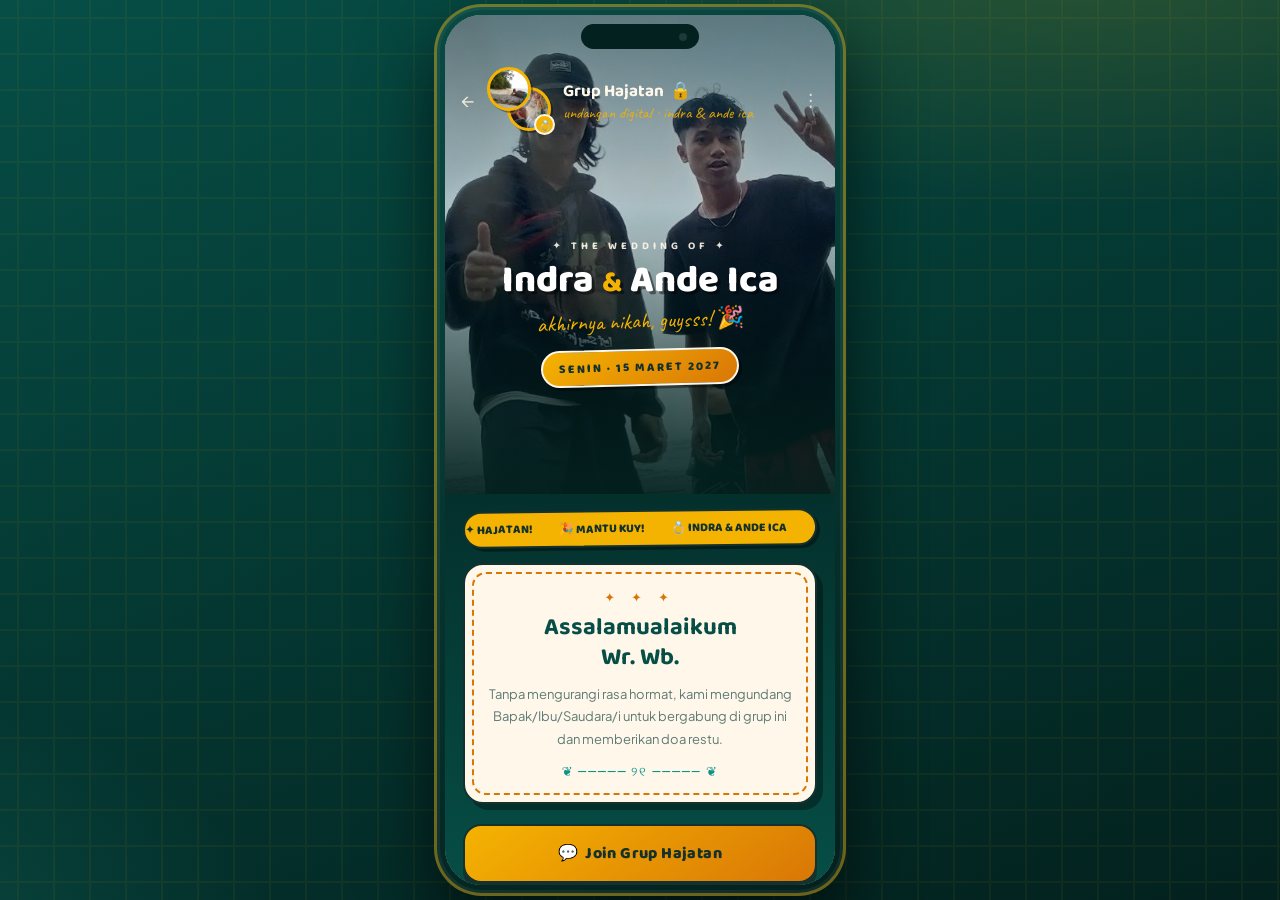
==== commit 1806bfb9: "Desain dua" ====
--- a/index.html
+++ b/index.html
@@ -7,334 +7,22 @@
 <meta property="og:title" content="The Wedding of Indra & Ande Ica 💍">
 <meta property="og:description" content="Undangan digital — Senin, 15 Maret 2027. Klik untuk buka!">
 <meta property="og:type" content="website">
-<meta name="theme-color" content="#0f766e">
+<meta name="theme-color" content="#064e46">
+
+<link rel="preconnect" href="https://fonts.googleapis.com">
+<link rel="preconnect" href="https://fonts.gstatic.com" crossorigin>
+<link href="https://fonts.googleapis.com/css2?family=Baloo+2:wght@500;600;700;800&family=Caveat:wght@600;700&family=Plus+Jakarta+Sans:wght@400;500;600;700;800&display=swap" rel="stylesheet">
 
 <script src="https://www.gstatic.com/firebasejs/10.7.0/firebase-app-compat.js"></script>
 <script src="https://www.gstatic.com/firebasejs/10.7.0/firebase-firestore-compat.js"></script>
 
-<style>
-:root{
-  --teal-900:#063f3a; --teal-800:#0a5c54; --teal-700:#0f766e; --teal-600:#12958b;
-  --teal-500:#14b8a6; --teal-100:#d7f3ef;
-  --cream:#fdf6e3; --cream-2:#f5e9c9; --cream-3:#e7d6ab;
-  --yellow:#fbbf24; --yellow-2:#f59e0b;
-  --ink:#12312e; --ink-soft:#5f7a76;
-  --chat-bg:#f1ebdb; --bubble-in:#fffef9; --bubble-out:#d9f0e6;
-  --tick-blue:#53bdeb; --radius:7.5px;
-  --danger:#e11d48;
-  --font:'Segoe UI', system-ui, -apple-system, Roboto, sans-serif;
-}
-*{margin:0;padding:0;box-sizing:border-box;-webkit-tap-highlight-color:transparent}
-html,body{height:100%}
-body{font-family:var(--font);background:#04211f;min-height:100vh;display:flex;align-items:center;justify-content:center;overflow:hidden;position:relative}
-body::before{content:"🍜 🎉 💍 🍰 🎶 🧋 🍢 🎊 🥘 💐 🍩 🎺 \A 🎊 🧋 💍 🍢 🎉 🍰 🎶 🍜 🎁 🥘 💐 🍩 🪕 \A 🍰 🎶 🍜 🎊 💐 🧋 💍 🍢 🎁 🥘 🍩 🎉 \A 🎉 💍 🍰 🧋 🎊 🍜 🥘 🎶 💐 🍢 🎁 🍩";
-  white-space:pre;position:fixed;inset:-10%;z-index:0;pointer-events:none;font-size:44px;line-height:3.6;letter-spacing:36px;opacity:.06;transform:rotate(-9deg) scale(1.2);color:#d7f3ef}
-.phone{position:relative;z-index:1;width:min(412px,100vw);height:min(892px,100vh);background:#03201e;border-radius:48px;padding:11px;box-shadow:0 22px 55px rgba(0,0,0,.55), inset 0 0 0 2px rgba(255,255,255,.07)}
-@media (max-width:480px),(max-height:720px){.phone{width:100vw;height:100vh;border-radius:0;padding:0}}
-.phone .notch{position:absolute;top:20px;left:50%;transform:translateX(-50%);width:118px;height:25px;background:#03201e;border-radius:20px;z-index:80;display:flex;align-items:center;justify-content:flex-end;padding-right:12px}
-.phone .notch::after{content:"";width:8px;height:8px;border-radius:50%;background:#1b3a38}
-@media (max-width:480px){.phone .notch{display:none}}
-.app{position:relative;width:100%;height:100%;border-radius:37px;overflow:hidden;background:var(--chat-bg)}
-@media (max-width:480px){.app{border-radius:0}}
-.screen{position:absolute;inset:0;display:none;flex-direction:column;background:var(--chat-bg)}
-.screen.active{display:flex;animation:screenIn .32s cubic-bezier(.25,.8,.35,1)}
-@keyframes screenIn{from{opacity:0;transform:translateX(30px)}to{opacity:1;transform:none}}
-.screen.slide-left.active{animation:slideLeft .34s cubic-bezier(.25,.8,.35,1)}
-@keyframes slideLeft{from{transform:translateX(60px);opacity:.4}to{transform:none;opacity:1}}
-.overlay{position:absolute;inset:0;z-index:40;display:none;flex-direction:column;background:var(--chat-bg)}
-.overlay.active{display:flex;animation:screenIn .3s cubic-bezier(.25,.8,.35,1)}
-.modal-backdrop{position:absolute;inset:0;z-index:70;display:none;align-items:center;justify-content:center;background:rgba(4,31,29,.66);padding:20px}
-.modal-backdrop.active{display:flex;animation:fadeIn .22s ease}
-@keyframes fadeIn{from{opacity:0}to{opacity:1}}
-#toast{position:absolute;left:50%;bottom:88px;transform:translateX(-50%) translateY(16px);background:#1f2c34;color:#e9edef;font-size:12.5px;font-weight:500;padding:10px 18px;border-radius:8px;z-index:95;opacity:0;pointer-events:none;transition:.28s;white-space:nowrap;max-width:86%;overflow:hidden;text-overflow:ellipsis;box-shadow:0 8px 20px rgba(0,0,0,.4)}
-#toast.show{opacity:1;transform:translateX(-50%) translateY(0)}
-.landing-head{background:linear-gradient(165deg,var(--teal-700),var(--teal-900));color:var(--cream);padding:56px 18px 22px;position:relative;overflow:hidden}
-.landing-head::after{content:"";position:absolute;right:-50px;top:-50px;width:180px;height:180px;border-radius:50%;background:rgba(251,191,36,.15)}
-.lh-row{display:flex;align-items:center;gap:14px;position:relative;z-index:2}
-.lh-row .back{font-size:19px}
-.group-ava{position:relative;width:66px;height:66px;flex:0 0 66px}
-.group-ava .a1,.group-ava .a2{position:absolute;width:46px;height:46px;border-radius:50%;display:flex;align-items:center;justify-content:center;font-size:21px;border:3px solid var(--cream);background:var(--teal-500)}
-.group-ava .a1{left:0;top:0;z-index:2}
-.group-ava .a2{right:0;bottom:0;background:var(--yellow-2)}
-.group-ava .bdg{position:absolute;right:-3px;bottom:-3px;z-index:3;background:var(--yellow);color:var(--ink);width:21px;height:21px;border-radius:50%;font-size:11px;display:flex;align-items:center;justify-content:center;border:2px solid var(--cream)}
-.unread-badge{position:absolute;top:-6px;right:-8px;z-index:5;background:#e11d48;color:#fff;font-size:11px;font-weight:800;min-width:20px;height:20px;border-radius:12px;display:flex;align-items:center;justify-content:center;padding:0 5px;border:2px solid var(--teal-800);box-shadow:0 3px 8px rgba(0,0,0,.35);animation:badgePop .3s}
-@keyframes badgePop{from{transform:scale(.4)}to{transform:scale(1)}}
-.lh-title h1{font-size:19px;font-weight:700;display:flex;gap:7px;align-items:center}
-.lh-title p{font-size:12.5px;opacity:.85;margin-top:3px}
-.lh-ic{margin-left:auto;display:flex;gap:16px;font-size:17px;opacity:.9}
-.landing-body{flex:1;overflow-y:auto;padding:22px 20px 28px;scrollbar-width:none}
-.landing-body::-webkit-scrollbar{display:none}
-.invite-banner{background:var(--cream);border-radius:18px;padding:22px 18px;text-align:center;border:2px dashed var(--teal-600);box-shadow:0 8px 22px rgba(6,63,58,.13)}
-.invite-banner .stars{color:var(--yellow-2);letter-spacing:6px;font-size:13px;margin-bottom:8px}
-.invite-banner h2{font-family:Georgia,serif;font-size:26px;color:var(--teal-800);line-height:1.3}
-.invite-banner .amp{color:var(--yellow-2)}
-.invite-banner p{font-size:13px;color:var(--ink-soft);margin-top:10px;line-height:1.65}
-.invite-banner .orn{margin-top:12px;color:var(--teal-600)}
-.join-wrap{margin-top:24px}
-.btn-join{width:100%;border:none;cursor:pointer;padding:16px;border-radius:50px;background:linear-gradient(145deg,var(--yellow),var(--yellow-2));color:var(--ink);font-size:16px;font-weight:800;font-family:var(--font);letter-spacing:.4px;box-shadow:0 12px 26px rgba(245,158,11,.42), inset 0 -3px 0 rgba(0,0,0,.12);transition:.18s;animation:pulseJoin 2.4s infinite}
-.btn-join:active{transform:scale(.96)}
-@keyframes pulseJoin{0%,100%{box-shadow:0 12px 26px rgba(245,158,11,.42)}50%{box-shadow:0 12px 36px rgba(245,158,11,.68)}}
-.join-note{text-align:center;font-size:11.5px;color:var(--ink-soft);margin-top:11px}
-.landing-foot{text-align:center;font-size:11px;color:var(--ink-soft);margin-top:22px;letter-spacing:.5px;line-height:1.7}
-.wa-head{background:linear-gradient(165deg,var(--teal-700),var(--teal-800));color:#fff;padding:14px 10px;display:flex;align-items:center;gap:6px;box-shadow:0 2px 6px rgba(0,0,0,.25);z-index:10}
-.wa-head .back{font-size:19px;padding:4px 6px;cursor:pointer;flex:0 0 auto}
-.wa-head .mini-ava{position:relative;width:38px;height:38px;flex:0 0 38px;cursor:pointer}
-.mini-ava .m1,.mini-ava .m2{position:absolute;width:28px;height:28px;border-radius:50%;display:flex;align-items:center;justify-content:center;font-size:13px;border:2px solid #e7ffdb}
-.mini-ava .m1{left:0;top:0;background:#25d0bd;z-index:2}
-.mini-ava .m2{right:0;bottom:0;background:var(--yellow-2)}
-.wa-head .head-info{min-width:0;cursor:pointer;padding:2px 4px}
-.wa-head .head-name{font-size:15.5px;font-weight:700;white-space:nowrap;overflow:hidden;text-overflow:ellipsis;display:flex;align-items:center;gap:6px}
-.wa-head .head-status{font-size:11.5px;color:#d9fdd3;margin-top:1px;white-space:nowrap;overflow:hidden;text-overflow:ellipsis;transition:.2s}
-.wa-head .head-status.typing{color:#a7f3d0;font-style:italic}
-.wa-head .head-ic{margin-left:auto;display:flex;gap:4px}
-.wa-head .head-ic span{font-size:16px;padding:7px;cursor:pointer;border-radius:50%;transition:.15s}
-.wa-head .head-ic span:active{background:rgba(255,255,255,.15)}
-.pin-bar{display:none;background:#fff;align-items:center;gap:10px;padding:8px 12px;border-left:4px solid var(--teal-600);box-shadow:0 2px 5px rgba(0,0,0,.14);z-index:9;cursor:pointer}
-.pin-bar.active{display:flex;animation:fadeIn .3s}
-.pin-bar .pin-ic{font-size:15px;color:var(--teal-700)}
-.pin-bar .pin-txt{min-width:0}
-.pin-bar .pin-txt b{font-size:11.5px;color:var(--teal-800);display:block}
-.pin-bar .pin-txt span{font-size:11px;color:var(--ink-soft);white-space:nowrap;overflow:hidden;text-overflow:ellipsis;display:block}
-.pin-bar .cd{font-size:11.5px;font-weight:800;color:var(--yellow-2);background:var(--cream);padding:4px 10px;border-radius:10px;border:1px solid var(--cream-3);white-space:nowrap;font-variant-numeric:tabular-nums}
-.wa-menu{position:absolute;top:56px;right:10px;z-index:60;background:#fff;border-radius:10px;min-width:212px;box-shadow:0 8px 28px rgba(0,0,0,.3);display:none;overflow:hidden;animation:menuIn .16s ease}
-.wa-menu.active{display:block}
-@keyframes menuIn{from{opacity:0;transform:translateY(-8px) scale(.96)}to{opacity:1;transform:none}}
-.wa-menu button{display:flex;align-items:center;gap:13px;width:100%;border:none;background:none;text-align:left;padding:12px 16px;font-size:13.5px;color:var(--ink);cursor:pointer;font-family:var(--font)}
-.wa-menu button:hover{background:#f0f0f0}
-.wa-menu button .mi{font-size:16px;width:20px;text-align:center}
-.wa-menu .sep{height:1px;background:#eee}
-.search-bar{display:none;background:linear-gradient(165deg,var(--teal-700),var(--teal-800));padding:0 10px 10px;gap:8px;z-index:10}
-.search-bar.active{display:flex}
-.search-bar .sb-wrap{flex:1;background:#fff;border-radius:22px;display:flex;align-items:center;gap:8px;padding:8px 14px}
-.search-bar input{flex:1;border:none;outline:none;font-size:13.5px;font-family:var(--font);color:var(--ink)}
-.search-bar .sb-count{font-size:11px;color:var(--teal-700);font-weight:700;white-space:nowrap}
-.search-bar .sb-x{font-size:15px;cursor:pointer;padding:8px 4px;color:#fff}
-.chat-scroll{flex:1;overflow-y:auto;padding:12px 10px 6px;display:flex;flex-direction:column;scrollbar-width:thin;
-  background-color:var(--chat-bg);
-  background-image:url("data:image/svg+xml,%3Csvg xmlns='http://www.w3.org/2000/svg' width='260' height='260' viewBox='0 0 260 260'%3E%3Cg fill='none' stroke='%230f766e' stroke-opacity='0.10' stroke-width='3' stroke-linecap='round' stroke-linejoin='round'%3E%3Cpath d='M32 30c-5-6-16-2-13 7 2 7 13 13 13 13s11-6 13-13c3-9-8-13-13-7z' transform='translate(0,0) scale(0.9)'/%3E%3Ccircle cx='200' cy='36' r='10'/%3E%3Ccircle cx='215' cy='36' r='10'/%3E%3Cpath d='M204 22l4-6 4 6'/%3E%3Crect x='40' y='130' width='34' height='26' rx='3'/%3E%3Cpath d='M57 130v26M40 142h34M51 130c-8-2-8-10-2-10s5 5 8 10M63 130c8-2 8-10 2-10s-5 5-8 10'/%3E%3Cpath d='M205 145c0-18 6-24 6-24s6 6 6 24l5 8h-22zM207 161a7 7 0 0014 0'/%3E%3Ccircle cx='128' cy='208' r='14'/%3E%3Cpath d='M124 221l4 5 4-5M128 226c-4 8 4 12 0 20'/%3E%3Ccircle cx='118' cy='48' r='5'/%3E%3Ccircle cx='128' cy='41' r='5'/%3E%3Ccircle cx='138' cy='48' r='5'/%3E%3Ccircle cx='134' cy='59' r='5'/%3E%3Ccircle cx='122' cy='59' r='5'/%3E%3Ccircle cx='128' cy='50' r='3'/%3E%3C/g%3E%3C/svg%3E");}
-.chat-scroll::-webkit-scrollbar{width:5px}
-.chat-scroll::-webkit-scrollbar-thumb{background:rgba(15,118,110,.35);border-radius:10px}
-.date-div{align-self:center;background:#e1f2fb;color:#54656f;font-size:11px;font-weight:600;padding:6px 14px;border-radius:8px;margin:4px 0 14px;box-shadow:0 1px 2px rgba(0,0,0,.12);letter-spacing:.3px}
-.sys-msg{align-self:center;background:#fdf3c6;color:#5a6a70;font-size:11px;padding:6px 12px;border-radius:8px;margin:0 0 12px;box-shadow:0 1px 2px rgba(0,0,0,.1);text-align:center;max-width:88%}
-.msg{display:flex;gap:8px;margin-bottom:2px;animation:msgIn .3s cubic-bezier(.25,.8,.35,1)}
-@keyframes msgIn{from{opacity:0;transform:translateY(10px)}to{opacity:1;transform:none}}
-.msg .avatar{width:30px;height:30px;border-radius:50%;flex:0 0 30px;display:flex;align-items:center;justify-content:center;font-size:14px;color:#fff;margin-top:3px;box-shadow:0 1px 3px rgba(0,0,0,.2)}
-.msg .col{max-width:80%;min-width:0}
-.msg .sender{font-size:12.5px;font-weight:700;margin:0 0 1px 2px;display:flex;align-items:center;gap:5px}
-.bubble{position:relative;background:var(--bubble-in);padding:7px 9px 6px;border-radius:var(--radius);font-size:13.8px;line-height:1.5;color:#111b21;box-shadow:0 1px 1px rgba(0,0,0,.14);width:fit-content;max-width:100%;word-break:break-word}
-.bubble.tail-in{border-top-left-radius:0}
-.bubble.tail-in::before{content:"";position:absolute;top:0;left:-8px;width:0;height:0;border-top:12px solid var(--bubble-in);border-left:8px solid transparent}
-.msg.out{flex-direction:row-reverse}
-.msg.out .col{display:flex;flex-direction:column;align-items:flex-end}
-.msg.out .bubble{background:var(--bubble-out);border-top-right-radius:0;border-top-left-radius:var(--radius)}
-.msg.out .bubble.tail-out::before{content:"";position:absolute;top:0;right:-8px;width:0;height:0;border-top:12px solid var(--bubble-out);border-right:8px solid transparent}
-.msg .meta{float:right;display:inline-flex;align-items:center;gap:4px;font-size:10.5px;color:#8696a0;margin:8px 0 -3px 8px;white-space:nowrap}
-.msg .meta .ticks{color:var(--tick-blue);font-size:12px;letter-spacing:-3px;font-weight:700}
-.msg.hidden-by-search{display:none}
-mark{background:var(--yellow);border-radius:3px;padding:0 1px}
-.quote{background:rgba(15,118,110,.10);border-left:3px solid var(--teal-600);border-radius:6px;padding:5px 8px;margin-bottom:5px;font-size:11.5px;display:block}
-.quote b{color:var(--teal-700);display:block;font-size:11px}
-.quote span{color:var(--ink-soft)}
-.ctx-menu{position:absolute;z-index:65;background:#fff;border-radius:10px;min-width:150px;box-shadow:0 10px 30px rgba(0,0,0,.35);display:none;overflow:hidden;animation:menuIn .14s ease}
-.ctx-menu.active{display:block}
-.ctx-menu button{display:flex;align-items:center;gap:11px;width:100%;border:none;background:none;text-align:left;padding:11px 15px;font-size:13px;color:var(--ink);cursor:pointer;font-family:var(--font)}
-.ctx-menu button:hover{background:#f0f0f0}
-.ctx-menu button.danger{color:var(--danger)}
-.card{background:var(--cream);border-radius:10px;overflow:hidden;margin-top:4px;min-width:236px;max-width:100%;border:1px solid var(--cream-3)}
-.card .c-top{background:linear-gradient(140deg,var(--yellow),var(--yellow-2));padding:10px 13px;display:flex;gap:10px;align-items:center;color:var(--ink)}
-.card .c-top .big{font-size:24px}
-.card .c-top b{font-size:13px;display:block}
-.card .c-top small{font-size:11px;opacity:.8}
-.card .c-body{padding:9px 13px;font-size:12.5px;line-height:1.6;color:var(--ink)}
-.card .c-body b{color:var(--teal-800)}
-.card button.c-btn{display:block;margin:2px 9px 10px;padding:9px;border:none;border-radius:8px;cursor:pointer;width:calc(100% - 18px);background:var(--teal-700);color:#fff;font-size:12px;font-weight:700;font-family:var(--font);transition:.15s}
-.card button.c-btn:active{transform:scale(.96)}
-.c-btn-grid{display:inline-flex;align-items:center;justify-content:center;gap:5px;width:calc(50% - 5px);margin:2.5px;padding:11px 6px;border:none;border-radius:9px;background:var(--teal-100);color:var(--teal-800);font-size:11.5px;font-weight:700;font-family:var(--font);cursor:pointer;transition:.14s}
-.c-btn-grid:active{transform:scale(.95);background:var(--teal-500);color:#fff}
-.poll{background:#fff;border-radius:10px;padding:10px 11px;margin-top:4px;min-width:236px;border:1px solid var(--cream-3)}
-.poll .p-q{font-size:13px;font-weight:700;color:var(--ink);margin-bottom:8px;display:flex;gap:7px;align-items:center}
-.poll .p-opt{display:flex;align-items:center;gap:9px;width:100%;border:1.5px solid var(--cream-3);background:var(--cream);border-radius:9px;padding:9px 11px;margin-bottom:7px;cursor:pointer;font-family:var(--font);transition:.14s;font-size:12.5px;color:var(--ink);font-weight:600}
-.poll .p-opt:active{transform:scale(.97)}
-.poll .p-opt .radio{width:16px;height:16px;border-radius:50%;border:2px solid var(--teal-600);flex:0 0 16px;position:relative}
-.poll .p-opt.chosen{background:var(--teal-100);border-color:var(--teal-600)}
-.poll .p-opt.chosen .radio::after{content:"";position:absolute;inset:2.5px;border-radius:50%;background:var(--teal-600)}
-.poll .p-opt .p-count{margin-left:auto;font-size:11px;color:var(--ink-soft);font-weight:700}
-.poll .p-foot{font-size:10.5px;color:#9aa9a6;margin-top:2px}
-.typing .bubble{display:inline-flex;gap:5px;align-items:center;padding:12px 14px}
-.typing .d{width:7px;height:7px;border-radius:50%;background:#9fb3bd;animation:blink 1.2s infinite}
-.typing .d:nth-child(2){animation-delay:.18s}
-.typing .d:nth-child(3){animation-delay:.36s}
-@keyframes blink{0%,80%,100%{opacity:.3;transform:translateY(0)}40%{opacity:1;transform:translateY(-3px)}}
-.newmsg-pill{position:absolute;right:14px;bottom:76px;z-index:25;background:var(--teal-700);color:#fff;font-size:11.5px;font-weight:700;padding:8px 14px;border-radius:16px;box-shadow:0 6px 16px rgba(0,0,0,.3);cursor:pointer;display:none;align-items:center;gap:6px;animation:msgIn .25s}
-.newmsg-pill.active{display:flex}
-.chat-input{display:flex;flex-direction:column;background:#ece5d3}
-.reply-bar{display:none;background:#fff;padding:8px 12px;border-left:4px solid var(--teal-600);align-items:center;gap:10px}
-.reply-bar.active{display:flex;animation:fadeIn .15s}
-.reply-bar .rb-txt{flex:1;min-width:0}
-.reply-bar .rb-txt b{font-size:11.5px;color:var(--teal-700);display:block}
-.reply-bar .rb-txt span{font-size:11.5px;color:var(--ink-soft);white-space:nowrap;overflow:hidden;text-overflow:ellipsis;display:block}
-.reply-bar .rb-x{border:none;background:none;font-size:15px;cursor:pointer;color:#8696a0;padding:4px}
-.chat-input-row{display:flex;align-items:flex-end;gap:6px;padding:7px 8px 10px}
-.emoji-panel{position:absolute;bottom:64px;left:8px;right:8px;z-index:30;background:#fff;border-radius:14px;box-shadow:0 -6px 26px rgba(0,0,0,.22);padding:10px;display:none;grid-template-columns:repeat(8,1fr);gap:2px;max-height:176px;overflow-y:auto}
-.emoji-panel.active{display:grid;animation:fadeIn .15s}
-.emoji-panel button{border:none;background:none;font-size:22px;cursor:pointer;padding:5px;border-radius:9px}
-.emoji-panel button:active{background:#eee;transform:scale(1.15)}
-.icon-btn{width:38px;height:38px;border:none;background:none;font-size:21px;cursor:pointer;border-radius:50%;display:flex;align-items:center;justify-content:center;color:#54656f;flex:0 0 38px;transition:.12s}
-.icon-btn:active{transform:scale(.82)}
-.input-pill{flex:1;background:#fff;border-radius:26px;display:flex;align-items:center;padding:4px 6px 4px 12px;box-shadow:0 1px 3px rgba(0,0,0,.12);min-height:44px}
-.input-pill .ipt-nama{flex:0 0 auto;max-width:80px;min-width:52px;border:none;outline:none;font-size:13.5px;font-weight:700;color:var(--teal-800);background:transparent;font-family:var(--font);padding:9px 0;cursor:not-allowed;text-align:center}
-.input-pill .ipt-nama::placeholder{color:#b7c0c5;font-weight:600}
-.input-pill .ipt-divider{width:1px;height:20px;background:#e0e0e0;flex:0 0 1px;margin:0 8px}
-.input-pill .ipt-text{flex:1;border:none;outline:none;font-size:14px;padding:9px 0;font-family:var(--font);color:#111b21;background:transparent;min-width:0}
-.btn-send{width:46px;height:46px;border:none;border-radius:50%;cursor:pointer;flex:0 0 46px;background:linear-gradient(145deg,var(--teal-500),var(--teal-700));color:#fff;font-size:16px;display:flex;align-items:center;justify-content:center;box-shadow:0 3px 10px rgba(15,118,110,.4);transition:.13s}
-.btn-send:active{transform:scale(.85)}
-.info-head{background:linear-gradient(165deg,var(--teal-700),var(--teal-800));color:#fff;padding:16px 12px;display:flex;align-items:center;gap:12px}
-.info-head .back{font-size:19px;padding:2px 6px;cursor:pointer}
-.info-head h2{font-size:16.5px;font-weight:700}
-.info-scroll{flex:1;overflow-y:auto;background:#f7f4ec;scrollbar-width:none}
-.info-scroll::-webkit-scrollbar{display:none}
-.info-hero{background:linear-gradient(165deg,var(--teal-700),var(--teal-900));padding:30px 20px 26px;display:flex;align-items:center;gap:16px;color:#fff;position:relative;overflow:hidden}
-.info-hero::after{content:"";position:absolute;right:-40px;top:-40px;width:150px;height:150px;border-radius:50%;background:rgba(251,191,36,.15)}
-.info-hero .group-ava{width:78px;height:78px;flex:0 0 78px}
-.info-hero .group-ava .a1,.info-hero .group-ava .a2{width:54px;height:54px;font-size:25px}
-.info-hero h2{font-size:20px;display:flex;gap:7px;align-items:center}
-.info-hero p{font-size:12.5px;opacity:.85;margin-top:4px}
-.info-sec{background:#fff;margin:10px 0;padding:6px 0;box-shadow:0 1px 3px rgba(0,0,0,.07)}
-.info-sec .sec-label{font-size:12.5px;color:var(--teal-700);font-weight:800;padding:10px 18px 4px;letter-spacing:.4px}
-.info-row{display:flex;align-items:center;gap:15px;padding:11px 18px;cursor:pointer;transition:.12s}
-.info-row:active{background:#f2f2f2}
-.info-row .ri{font-size:19px;width:24px;text-align:center}
-.info-row .rt b{font-size:14px;color:var(--ink);display:block;font-weight:600}
-.info-row .rt small{font-size:12px;color:var(--ink-soft)}
-.info-row .rarrow{margin-left:auto;color:#b7c0c5;font-size:14px}
-.member{display:flex;align-items:center;gap:13px;padding:9px 18px}
-.member .m-ava{width:42px;height:42px;border-radius:50%;display:flex;align-items:center;justify-content:center;font-size:19px;color:#fff;flex:0 0 42px}
-.member .mt b{font-size:14px;color:var(--ink);font-weight:600;display:flex;align-items:center;gap:7px}
-.member .mt small{font-size:12px;color:var(--ink-soft)}
-.member .online-dot{width:9px;height:9px;border-radius:50%;background:#22c55e;margin-left:auto;box-shadow:0 0 5px #22c55e}
-.admin-tag{background:var(--teal-100);color:var(--teal-800);font-size:9.5px;font-weight:800;padding:2px 7px;border-radius:8px;letter-spacing:.5px}
-.media-preview{display:flex;gap:6px;padding:6px 18px 12px}
-.media-preview .mp{width:62px;height:62px;border-radius:10px;overflow:hidden;flex:0 0 62px;background:var(--cream-2);cursor:pointer}
-.media-preview .mp img{width:100%;height:100%;object-fit:cover}
-.media-preview .mp.more{display:flex;align-items:center;justify-content:center;background:var(--teal-100);color:var(--teal-800);font-size:12px;font-weight:800}
-.info-desc{padding:12px 18px;font-size:13px;color:var(--ink-soft);line-height:1.6}
-.gallery-grid{display:grid;grid-template-columns:repeat(3,1fr);gap:3px;background:#fff;padding:3px}
-.g-item{aspect-ratio:1;overflow:hidden;position:relative;cursor:pointer;background:var(--cream-2)}
-.g-item img{width:100%;height:100%;object-fit:cover;transition:.3s}
-.g-item:active img{transform:scale(1.1)}
-.lightbox{position:absolute;inset:0;z-index:75;display:none;flex-direction:column;background:rgba(0,0,0,.93);align-items:center;justify-content:center;gap:14px;padding:24px}
-.lightbox.active{display:flex;animation:fadeIn .18s ease}
-.lightbox img{max-width:100%;max-height:70%;border-radius:6px;box-shadow:0 18px 50px rgba(0,0,0,.6);animation:lbIn .28s cubic-bezier(.25,.8,.35,1)}
-@keyframes lbIn{from{opacity:0;transform:scale(.85)}to{opacity:1;transform:none}}
-.lightbox .lb-cap{color:#e9edef;font-size:13px;font-weight:600}
-.lightbox .lb-close{background:#fff;border:none;border-radius:20px;padding:9px 24px;font-weight:700;font-size:13px;cursor:pointer;color:var(--teal-800);font-family:var(--font)}
-.modal-denah img{width:100%;border-radius:14px;background:#fff}
-.loc-map{height:44%;flex:0 0 44%;background:#0e5a52}
-.loc-map iframe{width:100%;height:100%;border:0;filter:saturate(.9) sepia(.08)}
-.loc-body{flex:1;background:var(--cream);border-radius:26px 26px 0 0;margin-top:-22px;position:relative;z-index:2;padding:22px 20px;overflow-y:auto}
-.loc-pin-row{display:flex;gap:13px;align-items:flex-start}
-.loc-pin-ic{width:46px;height:46px;flex:0 0 46px;border-radius:14px;background:linear-gradient(145deg,#ef4444,#b91c1c);display:flex;align-items:center;justify-content:center;font-size:21px;box-shadow:0 6px 14px rgba(185,28,28,.3)}
-.loc-body h3{font-size:16.5px;color:var(--teal-900)}
-.loc-body p{font-size:12.5px;color:var(--ink-soft);line-height:1.65;margin-top:5px}
-.loc-cards{display:grid;grid-template-columns:1fr 1fr;gap:10px;margin-top:16px}
-.loc-cards .lc{background:#fff;border:1.5px solid var(--cream-3);border-radius:13px;padding:11px 12px}
-.loc-cards .lc b{font-size:10.5px;color:var(--teal-700);text-transform:uppercase;letter-spacing:.6px;display:block}
-.loc-cards .lc span{font-size:12.5px;font-weight:700;color:var(--ink)}
-.btn-maps{display:flex;align-items:center;justify-content:center;gap:9px;margin-top:18px;padding:15px;border-radius:14px;background:linear-gradient(145deg,var(--teal-600),var(--teal-800));color:#fff;text-decoration:none;font-weight:800;font-size:14px;box-shadow:0 10px 22px rgba(15,118,110,.32)}
-.btn-maps:active{transform:scale(.96)}
-.modal-card{width:100%;max-width:360px;max-height:88%;overflow-y:auto;background:var(--cream);border-radius:22px;border:2.5px solid var(--teal-800);box-shadow:0 24px 60px rgba(0,0,0,.5);scrollbar-width:none;animation:lbIn .3s cubic-bezier(.25,.8,.35,1)}
-.modal-card::-webkit-scrollbar{display:none}
-.modal-head{background:linear-gradient(150deg,var(--teal-700),var(--teal-900));color:var(--cream);padding:20px;text-align:center;position:relative}
-.modal-head .stars{color:var(--yellow);letter-spacing:7px;font-size:13px}
-.modal-head h2{font-family:Georgia,serif;font-size:20px;margin-top:5px}
-.modal-head small{font-size:11px;opacity:.8;display:block;margin-top:3px}
-.modal-close{position:absolute;top:12px;right:12px;width:30px;height:30px;border-radius:50%;border:none;cursor:pointer;background:rgba(255,255,255,.16);color:#fff;font-size:13px;font-weight:800}
-.modal-body{padding:18px}
-.join-input{width:100%;padding:14px 16px;border:2px solid var(--cream-3);border-radius:12px;font-size:15px;font-family:var(--font);color:var(--ink);outline:none;background:#fff;transition:.15s;font-weight:600}
-.join-input:focus{border-color:var(--teal-600);box-shadow:0 0 0 4px rgba(18,149,139,.12)}
-.join-input::placeholder{color:#b7c0c5;font-weight:500}
-.btn-join-submit{width:100%;margin-top:14px;border:none;cursor:pointer;padding:15px;border-radius:12px;background:linear-gradient(145deg,var(--yellow),var(--yellow-2));color:var(--ink);font-size:14.5px;font-weight:800;font-family:var(--font);letter-spacing:.3px;box-shadow:0 8px 18px rgba(245,158,11,.42);transition:.15s}
-.btn-join-submit:active{transform:scale(.96)}
-.d-row{display:flex;gap:11px;align-items:center;background:#fff;border:1.5px solid var(--cream-3);border-radius:14px;padding:11px 13px;margin-bottom:10px}
-.d-row .di{width:38px;height:38px;flex:0 0 38px;border-radius:12px;background:var(--teal-100);display:flex;align-items:center;justify-content:center;font-size:17px}
-.d-row b{font-size:10.5px;color:var(--teal-700);text-transform:uppercase;letter-spacing:.5px;display:block}
-.d-row span{font-size:12.8px;font-weight:700;color:var(--ink);line-height:1.4}
-.rd-title{text-align:center;font-size:11.5px;font-weight:800;letter-spacing:3px;color:var(--yellow-2);margin:16px 0 12px;text-transform:uppercase}
-.rd-card{background:#fffef8;border:2px dashed var(--yellow-2);border-radius:18px;padding:15px;margin-bottom:14px;box-shadow:0 6px 16px rgba(245,158,11,.13)}
-.rd-card h4{font-family:Georgia,serif;color:var(--teal-800);font-size:15.5px;display:flex;align-items:center;gap:8px}
-.rd-item{display:flex;gap:11px;margin-top:11px}
-.rd-item .time{flex:0 0 56px;background:var(--teal-700);color:#fff;font-size:10.5px;font-weight:800;border-radius:9px;display:flex;align-items:center;justify-content:center;text-align:center;padding:6px 3px;line-height:1.3}
-.rd-item .desc{font-size:12px;color:var(--ink-soft);line-height:1.5;padding-top:2px}
-.rd-item .desc b{color:var(--ink);display:block;font-size:12.5px}
-.guest-list{display:flex;flex-direction:column;gap:9px;padding:16px;max-height:52vh;overflow-y:auto}
-.guest-item{background:#fff;border:1.5px solid var(--cream-3);border-radius:13px;padding:11px 13px}
-.guest-item b{font-size:12.5px;color:var(--teal-800);display:flex;justify-content:space-between;align-items:center}
-.guest-item b small{font-size:10.5px;color:#9aa9a6;font-weight:600}
-.guest-item p{font-size:12.5px;color:var(--ink);margin-top:4px;line-height:1.55}
-.guest-item .gq{font-size:11px;color:var(--ink-soft);border-left:3px solid var(--cream-3);padding-left:8px;margin-top:5px;font-style:italic}
-.guest-count{text-align:center;font-size:11.5px;color:var(--ink-soft);padding-bottom:14px}
-.gift-card{background:var(--cream);border-radius:22px;border:2.5px solid var(--teal-800);width:100%;max-width:340px;overflow:hidden;box-shadow:0 24px 60px rgba(0,0,0,.5);animation:lbIn .3s cubic-bezier(.25,.8,.35,1)}
-.gift-head{background:linear-gradient(150deg,var(--yellow),var(--yellow-2));padding:17px;text-align:center;color:var(--ink)}
-.gift-head .stars{letter-spacing:7px;font-size:13px;color:#fff;text-shadow:0 1px 3px rgba(0,0,0,.3)}
-.gift-head h2{font-family:Georgia,serif;font-size:19px;margin-top:4px}
-.gift-head small{font-size:11px;opacity:.8;font-weight:700}
-.gift-body{padding:19px;text-align:center}
-.gift-tabs{display:flex;gap:8px;margin-bottom:15px}
-.gift-tab{flex:1;border:1.5px solid var(--cream-3);background:#fff;border-radius:11px;padding:9px;font-size:12px;font-weight:800;color:var(--ink-soft);cursor:pointer;font-family:var(--font);transition:.15s}
-.gift-tab.active{background:var(--teal-700);border-color:var(--teal-700);color:#fff}
-.gift-pane{display:none}
-.gift-pane.active{display:block;animation:fadeIn .18s}
-.bank-chip{background:#fff;border:2px solid var(--cream-3);border-radius:18px;padding:16px;box-shadow:0 6px 16px rgba(6,63,58,.1)}
-.bank-logo{width:88px;height:38px;margin:0 auto 10px;border-radius:9px;background:linear-gradient(145deg,#e11d48,#9f1239);display:flex;align-items:center;justify-content:center;color:#fff;font-weight:900;font-style:italic;font-size:21px;letter-spacing:1px;box-shadow:inset 0 -3px 0 rgba(0,0,0,.22);font-family:Georgia,serif}
-.bank-chip .owner{font-size:13px;font-weight:800;color:var(--ink)}
-.bank-chip .num{font-size:21px;font-weight:900;letter-spacing:2.5px;color:var(--teal-800);margin:6px 0 3px;font-variant-numeric:tabular-nums}
-.bank-chip small{font-size:10.5px;color:var(--ink-soft)}
-.qris-img{width:200px;height:200px;border-radius:14px;border:2px solid var(--cream-3);background:#fff;padding:8px}
-.btn-copy{width:100%;margin-top:14px;border:none;cursor:pointer;padding:14px;border-radius:14px;background:linear-gradient(145deg,var(--teal-600),var(--teal-800));color:#fff;font-size:13.5px;font-weight:800;font-family:var(--font);display:flex;align-items:center;justify-content:center;gap:8px;box-shadow:0 8px 18px rgba(15,118,110,.34);transition:.15s}
-.btn-copy:active{transform:scale(.95)}
-.gift-note{font-size:10.5px;color:var(--ink-soft);margin-top:12px;line-height:1.55}
-/* ====== VIDEO CALL — REAL VIDEO ====== */
-.vc-feed{flex:1;position:relative;overflow:hidden;background:#0b3f3a}
-.vc-video{position:absolute;inset:0;width:100%;height:100%;object-fit:cover;background:#000;z-index:1;transition:opacity .3s}
-.vc-offline{position:absolute;inset:0;z-index:2;display:flex;flex-direction:column;align-items:center;justify-content:center;color:#fff;text-align:center;padding:24px;font-size:14px;line-height:1.7;background:#0b3f3a}
-.vc-offline-icon{font-size:56px;margin-bottom:16px;opacity:.5}
-.vc-offline small{font-size:11.5px;opacity:.7;display:block;margin-top:6px}
-.vc-offline b{color:#fbbf24;font-weight:700}
-.vc-feed::after{content:"";position:absolute;inset:0;background:linear-gradient(rgba(0,0,0,.35),transparent 30%,transparent 62%,rgba(0,0,0,.5));pointer-events:none;z-index:3}
-.vc-pip{position:absolute;top:16px;right:14px;width:92px;height:124px;border-radius:14px;overflow:hidden;background:linear-gradient(160deg,#334155,#0f172a);border:2px solid rgba(255,255,255,.4);box-shadow:0 8px 20px rgba(0,0,0,.45);display:flex;align-items:center;justify-content:center;font-size:32px;z-index:6;transform:scaleX(-1)}
-.vc-pip .rec{position:absolute;top:6px;left:7px;transform:scaleX(-1);font-size:8.5px;color:#fff;background:rgba(225,29,72,.9);padding:2px 6px;border-radius:7px;font-weight:800;letter-spacing:.8px;z-index:2}
-.vc-top{position:absolute;top:0;left:0;right:0;padding:16px 16px 40px;z-index:5;background:linear-gradient(rgba(0,0,0,.5),transparent);color:#fff;text-align:center}
-.vc-top .lock{font-size:11.5px;opacity:.9;display:flex;align-items:center;justify-content:center;gap:6px}
-.vc-top h3{font-size:16.5px;margin-top:5px}
-.vc-top small{font-size:11.5px;opacity:.85}
-.vc-controls{position:absolute;bottom:0;left:0;right:0;padding:34px 20px 24px;z-index:5;background:linear-gradient(transparent,rgba(0,0,0,.55));display:flex;justify-content:center;gap:17px}
-.vc-btn{width:52px;height:52px;border-radius:50%;border:none;cursor:pointer;font-size:20px;color:#fff;background:rgba(255,255,255,.18);backdrop-filter:blur(6px);display:flex;align-items:center;justify-content:center;transition:.16s}
-.vc-btn:active{transform:scale(.85)}
-.vc-btn.off{background:#fff;color:var(--ink)}
-.vc-btn.end{background:#e11d48;width:60px;height:60px;box-shadow:0 8px 22px rgba(225,29,72,.5)}
-.voice-wrap{flex:1;display:flex;flex-direction:column;align-items:center;justify-content:center;background:radial-gradient(circle at 50% 28%,#115e59,#04211f 76%);color:#fff;text-align:center;padding:24px;position:relative;z-index:2}
-.voice-status{font-size:12.5px;opacity:.85}
-.voice-name{font-size:25px;font-weight:800;margin-top:10px}
-.voice-sub{font-size:11.5px;opacity:.7;margin-top:4px}
-.voice-ava{position:relative;width:148px;height:148px;margin:42px 0 28px}
-.voice-ava .ring{position:absolute;inset:0;border-radius:50%;border:2px solid rgba(251,191,36,.5);animation:ringP 2.2s infinite}
-.voice-ava .ring:nth-child(2){animation-delay:.7s}
-.voice-ava .ring:nth-child(3){animation-delay:1.4s}
-@keyframes ringP{from{transform:scale(1);opacity:.8}to{transform:scale(1.65);opacity:0}}
-.voice-ava .core{position:absolute;inset:14px;border-radius:50%;background:linear-gradient(145deg,var(--teal-500),var(--teal-800));border:4px solid var(--cream);display:flex;align-items:center;justify-content:center;font-size:54px;box-shadow:0 14px 34px rgba(0,0,0,.4)}
-.voice-timer{font-size:29px;font-weight:800;letter-spacing:2px;font-variant-numeric:tabular-nums}
-.voice-enc{font-size:10.5px;opacity:.75;margin-top:12px}
-.voice-controls{display:flex;gap:20px;margin-top:42px}
-.voice-controls .vc-btn{background:rgba(255,255,255,.14)}
-
-.photo-indra{background:url("assets/profil-indra.jpg") center/cover no-repeat!important;color:transparent!important}
-.photo-ande{background:url("assets/profil-ande-ica.jpeg") center/cover no-repeat!important;color:transparent!important}
-.cover-photo{width:100%;height:155px;display:block;object-fit:cover;border-radius:12px;margin-bottom:14px;box-shadow:0 4px 14px rgba(0,0,0,.14)}
-.floating-back{position:fixed;z-index:10020;top:18px;left:max(14px,calc(50% - 216px));border:0;border-radius:999px;background:rgba(5,61,57,.92);color:#fff;padding:10px 15px;font-weight:800;box-shadow:0 5px 18px rgba(0,0,0,.28);cursor:pointer;backdrop-filter:blur(8px)}
-.floating-back:active{transform:scale(.95)}
-.call-back{background:rgba(0,0,0,.58)}
-@media(max-width:540px){.floating-back{left:14px;top:12px}}
-</style>
+
+
+
+
+
+
+<link rel="stylesheet" href="css/style.css">
 </head>
 <body>
 
@@ -344,33 +32,41 @@
 
     <!-- ============ LANDING ============ -->
     <section class="screen active" id="screen-landing">
-      <header class="landing-head">
-        <div class="lh-row">
+      <div class="landing-hero">
+        <div class="hero-bg"></div>
+        <div class="hero-overlay"></div>
+        <div class="hero-top">
           <span class="back">←</span>
           <div class="group-ava">
             <div class="a1 photo-indra"></div><div class="a2 photo-ande"></div><div class="bdg">💍</div>
             <div class="unread-badge" id="landing-badge" style="display:none">1</div>
           </div>
-          <div class="lh-title">
+          <div class="ht">
             <h1>Grup Hajatan <span>🔒</span></h1>
-            <p>Undangan digital · Indra &amp; Ande Ica</p>
-          </div>
-          <div class="lh-ic"><span>⋮</span></div>
-        </div>
-      </header>
+            <p>undangan digital · indra &amp; ande ica</p>
+          </div>
+          <span class="hdots">⋮</span>
+        </div>
+        <div class="hero-mid">
+          <p class="hero-eyebrow">✦ THE WEDDING OF ✦</p>
+          <h2 class="hero-names">Indra <span class="amp">&amp;</span> Ande Ica</h2>
+          <div class="hero-script">akhirnya nikah, guysss! 🎉</div>
+          <div class="hero-date">SENIN · 15 MARET 2027</div>
+        </div>
+      </div>
       <div class="landing-body">
-        <div class="invite-banner">
-          <img class="cover-photo" src="assets/sampul.jpg" alt="Foto sampul undangan Indra dan Ande Ica">
-          <div class="stars">✦ ✦ ✦</div>
-          <h2>The Wedding of<br><span class="amp">Indra &amp; Ande Ica</span></h2>
-          <p>Assalamualaikum Wr. Wb.<br>Tanpa mengurangi rasa hormat, kami mengundang Bapak/Ibu/Saudara/i untuk bergabung di grup ini dan memberikan doa restu.</p>
+        <div class="ticker"><div class="ticker-track" id="ticker-track"></div></div>
+        <div class="invite-card">
+          <div class="stars">✦ ✦ ✦</div>
+          <h2>Assalamualaikum<br>Wr. Wb.</h2>
+          <p>Tanpa mengurangi rasa hormat, kami mengundang Bapak/Ibu/Saudara/i untuk bergabung di grup ini dan memberikan doa restu.</p>
           <div class="orn">❦ ───── ୨୧ ───── ❦</div>
         </div>
         <div class="join-wrap">
-          <button class="btn-join" onclick="handleJoinClick()">💬 &nbsp;Join Grup</button>
-          <p class="join-note">Masuk ke ruang obrolan untuk membaca pengumuman dari mempelai ✨</p>
-        </div>
-        <p class="landing-foot">— SENIN, 15 MARET 2027 —<br>Cikadi, Desa Girimukti, Kec. Singajaya, Kab. Garut</p>
+          <button class="btn-join" onclick="handleJoinClick()">💬 &nbsp;Join Grup Hajatan</button>
+          <p class="join-note">masuk yuk, ada pengumuman seru! ✨</p>
+        </div>
+        <p class="landing-foot">KEDIAMAN MEMPELAI WANITA<br>Kediaman Mempelai Wanita</p>
       </div>
     </section>
 
@@ -378,17 +74,18 @@
     <section class="screen" id="screen-chat">
       <header class="wa-head">
         <span class="back" onclick="goLanding()">←</span>
-        <div class="mini-ava" onclick="openGroupInfo()"><div class="m1 photo-indra"></div><div class="m2 photo-ande"></div></div>
+        <div class="head-emblem" onclick="openGroupInfo()">I<span>&amp;</span>A</div>
         <div class="head-info" onclick="openGroupInfo()">
           <div class="head-name">Grup Hajatan <span>🔒</span></div>
-          <div class="head-status" id="head-status">Indra, Ande Ica, kamu</div>
+          <div class="head-status" id="head-status"><i class="dot"></i><span id="hs-text">indra, ande ica, kamu</span></div>
         </div>
         <div class="head-ic">
-          <span title="Panggilan video" onclick="openVideoCall()">📹</span>
-          <span title="Panggilan suara" onclick="openVoiceCall()">📞</span>
-          <span title="Menu" onclick="toggleMenu(event)">⋮</span>
+          <span class="ic-pill" title="Panggilan video" onclick="openVideoCall()">📹</span>
+          <span class="ic-pill" title="Panggilan suara" onclick="openVoiceCall()">📞</span>
+          <span class="ic-pill" title="Menu" onclick="toggleMenu(event)">⋮</span>
         </div>
       </header>
+      <div class="bunting" aria-hidden="true"></div>
 
       <div class="pin-bar" id="pin-bar" onclick="openModal('modal-event')">
         <span class="pin-ic">📌</span>
@@ -453,40 +150,54 @@
         <h2>Info grup</h2>
       </header>
       <div class="info-scroll">
-        <div class="info-hero">
-          <div class="group-ava"><div class="a1 photo-indra"></div><div class="a2 photo-ande"></div><div class="bdg">💍</div></div>
-          <div><h2>Grup Hajatan <span>🔒</span></h2><p>Grup · Dibuat oleh Indra</p></div>
+        <div class="cover-card">
+          <img src="assets/images/cover/sampul.jpg" alt="Indra & Ande Ica" class="cover-img">
+          <div class="cover-overlay"></div>
+          <div class="cover-mid">
+            <div class="cover-eyebrow">✦ THE WEDDING OF ✦</div>
+            <div class="cover-names">Indra <span>&amp;</span> Ande Ica</div>
+            <div class="cover-date">SENIN · 15 MARET 2027</div>
+            <div class="cover-actions">
+              <button class="cover-link" onclick="downloadICS()">📅 Simpan ke Kalender</button>
+              <button class="cover-link" onclick="shareInvitation()">📤 Bagikan</button>
+            </div>
+          </div>
         </div>
         <div class="info-sec">
-          <div class="sec-label">Deskripsi</div>
-          <p class="info-desc">Grup resmi undangan pernikahan <b>Indra &amp; Ande Ica</b> 🎉 Senin, 15 Maret 2027 di Cikadi, Desa Girimukti, Kec. Singajaya, Kab. Garut. Silakan tinggalkan ucapan &amp; doa di kolom chat.</p>
+          <div class="sec-label">Tentang Mempelai 💑</div>
+          <div class="couple-wrap">
+            <div class="couple-card">
+              <div class="c-photo photo-indra"></div>
+              <b>Indra Lesmana</b>
+              <small>Putra ke-4 dari Bpk. Dodo &amp; Ibu Eti · Sindang Fallah</small>
+              <a class="ig-btn" href="https://www.instagram.com/indra_lesmanabc?rpxt=MWN0NDUxNTQ4czdiZQ==" target="_blank" rel="noopener">📷 Instagram</a>
+            </div>
+            <div class="couple-amp">&amp;</div>
+            <div class="couple-card">
+              <div class="c-photo photo-ande"></div>
+              <b>Trisa Juniar</b>
+              <small>Putri ke-3 dari Bpk. Agus &amp; Ibu Aisah · Cikadu</small>
+            </div>
+          </div>
         </div>
         <div class="info-sec">
-          <div class="sec-label" style="display:flex;justify-content:space-between">Media, link, dan dok <small style="color:var(--ink-soft);font-weight:600">6 foto</small></div>
+          <div class="sec-label">Menu Hajatan 🎪</div>
+          <div class="menu-grid">
+            <button class="menu-tile" onclick="openOverlay('overlay-gallery')"><span>🖼️</span><b>Galeri</b><small>Prewedding kami</small></button>
+            <button class="menu-tile" onclick="openOverlay('overlay-location')"><span>📍</span><b>Lokasi &amp; Denah</b><small>Petunjuk arah</small></button>
+            <button class="menu-tile" onclick="openModal('modal-event')"><span>📋</span><b>Rundown</b><small>Program acara</small></button>
+            <button class="menu-tile" onclick="openModal('modal-gift')"><span>💳</span><b>Amplop Digital</b><small>Kirim hadiah</small></button>
+          </div>
+        </div>
+        <div class="info-sec">
+          <div class="sec-label">Media, link, dan dok <span style="float:right;color:var(--ink-soft);font-weight:600">6 foto</span></div>
           <div class="media-preview" id="media-preview"></div>
-          <div class="info-row" onclick="openOverlay('overlay-gallery')">
-            <span class="ri">🖼️</span><div class="rt"><b>Galeri Prewedding</b><small>Klik untuk lihat semua foto</small></div><span class="rarrow">›</span>
-          </div>
-          <div class="info-row" onclick="openModal('modal-denah')">
-            <span class="ri">🗺️</span><div class="rt"><b>Denah Lokasi</b><small>Denah susunan tempat acara</small></div><span class="rarrow">›</span>
-          </div>
         </div>
         <div class="info-sec">
           <div class="sec-label" id="peserta-label">Memuat peserta…</div>
           <div id="peserta-list"></div>
         </div>
-        <div class="info-sec">
-          <div class="info-row" onclick="openModal('modal-event')">
-            <span class="ri">📋</span><div class="rt"><b>Detail Acara &amp; Rundown</b><small>Jadwal akad &amp; resepsi</small></div><span class="rarrow">›</span>
-          </div>
-          <div class="info-row" onclick="openModal('modal-gift')">
-            <span class="ri">💳</span><div class="rt"><b>Amplop Digital</b><small>Kirim hadiah, suka-suka aja</small></div><span class="rarrow">›</span>
-          </div>
-          <div class="info-row" onclick="openOverlay('overlay-location')">
-            <span class="ri">📍</span><div class="rt"><b>Lokasi Acara</b><small>Cikadi, Desa Girimukti, Kec. Singajaya</small></div><span class="rarrow">›</span>
-          </div>
-        </div>
-        <p style="text-align:center;font-size:10.5px;color:#9aa9a6;padding:16px 0 24px">Undangan digital · Grup Hajatan 💚</p>
+        <p style="text-align:center;font-size:10.5px;color:#9aa9a6;padding:12px 0 20px">Undangan digital · Grup Hajatan 💚</p>
       </div>
     </section>
 
@@ -502,6 +213,7 @@
     <div class="lightbox" id="lightbox">
       <img id="lb-img" src="" alt="Foto mempelai">
       <div class="lb-cap" id="lb-cap"></div>
+      <div class="lb-count" id="lb-count"></div>
       <button class="lb-close" onclick="closeLightbox()">Tutup ✕</button>
     </div>
 
@@ -509,14 +221,14 @@
     <section class="overlay" id="overlay-location">
       <button class="floating-back" onclick="closeOverlay('overlay-location')" aria-label="Kembali ke chat">← Kembali</button>
       <div class="loc-map">
-        <iframe title="Peta lokasi acara" loading="lazy" src="https://www.google.com/maps?q=Cikadi,+Desa+Girimukti,+Kec.+Singajaya,+Kab.+Garut,+Jawa+Barat&output=embed"></iframe>
+        <div class="map-placeholder" role="img" aria-label="Lokasi acara"><span>📍</span><b>Lokasi Acara</b><small>Buka Google Maps untuk titik yang tepat</small></div>
       </div>
       <div class="loc-body">
         <div class="loc-pin-row">
           <div class="loc-pin-ic">📍</div>
           <div>
             <h3>Kediaman Mempelai Wanita</h3>
-            <p>Blok Mekar Rahayu RT 02/RW 01,<br>Cikadi, Desa Girimukti, Kec. Singajaya, Kab. Majalengka, Jawa Barat</p>
+            <p>Titik lokasi acara mengikuti tautan Google Maps resmi.</p>
           </div>
         </div>
         <div class="loc-cards">
@@ -534,9 +246,9 @@
           <button class="modal-close" onclick="closeModal('modal-denah')">✕</button>
           <div class="stars">✦ ✦ ✦</div>
           <h2>🗺️ Denah Lokasi</h2>
-          <small>Susunan tempat acara · Kediaman Mempelai Wanita</small>
-        </div>
-        <div class="modal-body"><div style="padding:28px;text-align:center;background:#fff;border-radius:14px"><div style="font-size:42px">🗺️</div><b>Petunjuk lokasi</b><p style="margin-top:8px;color:#667">Buka titik lokasi acara melalui Google Maps.</p><a class="btn-maps" href="https://maps.app.goo.gl/prhjbbGHY4yetqcA8" target="_blank" rel="noopener">🧭 Buka Google Maps</a></div></div>
+          <small>petunjuk arah ke lokasi acara</small>
+        </div>
+        <div class="modal-body"><div style="padding:28px;text-align:center;background:#fff;border-radius:14px;border:2.5px solid var(--ink);box-shadow:4px 4px 0 rgba(20,49,45,.3)"><div style="font-size:42px">🧭</div><b style="font-family:var(--font-display);color:var(--emerald-900)">Petunjuk lokasi</b><p style="margin-top:8px;color:#667">Buka titik lokasi acara melalui Google Maps.</p><a class="btn-maps" href="https://maps.app.goo.gl/prhjbbGHY4yetqcA8" target="_blank" rel="noopener">🧭 Buka Google Maps</a></div></div>
       </div>
     </div>
 
@@ -546,21 +258,41 @@
         <div class="modal-head">
           <button class="modal-close" onclick="closeModal('modal-event')">✕</button>
           <div class="stars">✦ ✦ ✦</div>
-          <h2>Detail Acara &amp; Rundown</h2>
-          <small>The Wedding of Indra &amp; Ande Ica</small>
+          <h2>Program Booklet 🎪</h2>
+          <small>the wedding of indra &amp; ande ica</small>
         </div>
         <div class="modal-body">
+          <div class="cd-hero">
+            <p class="cd-label">menuju hari bahagia 💍</p>
+            <div class="cd-boxes">
+              <div class="cd-box"><b id="cd-d">--</b><span>hari</span></div>
+              <div class="cd-box"><b id="cd-h">--</b><span>jam</span></div>
+              <div class="cd-box"><b id="cd-m">--</b><span>menit</span></div>
+              <div class="cd-box"><b id="cd-s">--</b><span>detik</span></div>
+            </div>
+            <div class="cd-bar"><i id="cd-bar-fill"></i></div>
+          </div>
           <div class="d-row"><div class="di">📅</div><div><b>Hari &amp; Tanggal</b><span>Senin, 15 Maret 2027</span></div></div>
           <div class="d-row"><div class="di">⏰</div><div><b>Waktu Acara</b><span>Pukul 07.00 WIB s/d selesai</span></div></div>
-          <div class="d-row"><div class="di">📍</div><div><b>Tempat Acara</b><span>Blok Mekar Rahayu RT 02/RW 01, Cikadi, Desa Girimukti, Kec. Singajaya, Kab. Majalengka</span></div></div>
-          <div class="rd-title">— Susunan Acara —</div>
-          <div class="rd-card">
-            <h4>🕌 Akad Nikah</h4>
-            <div class="rd-item"><div class="time">07.00</div><div class="desc"><b>Akad Nikah</b>Prosesi akad nikah dimulai pukul 07.00 WIB.</div></div>
-          </div>
-          <div class="rd-card">
-            <h4>🎉 Resepsi Acara</h4>
-            <div class="rd-item"><div class="time">10.00<br>Selesai</div><div class="desc"><b>Resepsi</b>Penerimaan tamu dimulai pukul 10.00 WIB sampai selesai.</div></div>
+          <div class="d-row"><div class="di">📍</div><div><b>Tempat Acara</b><span>Titik lokasi sesuai Google Maps resmi</span></div></div>
+          <div class="d-row"><div class="di">🎭</div><div><b>Dress Code</b><span>Bebas sopan — nuansa putih &amp; hijau 💚</span></div></div>
+          <div class="d-row"><div class="di">🚗</div><div><b>Parkir</b><span>Area parkir luas tersedia di lokasi acara</span></div></div>
+          <div class="d-row" style="align-items:flex-start"><div class="di">📞</div><div style="flex:1"><b>Contact Person</b><span>Indra (Mempelai) — 0815 7308 3307</span>
+            <div class="contact-actions">
+              <a class="mini-act telp" href="tel:+6281573083307">📞 Telepon</a>
+              <a class="mini-act wa" href="https://wa.me/6281573083307?text=Assalamualaikum%2C%20terkait%20undangan%20pernikahan%20Indra%20%26%20Ande%20Ica%20%F0%9F%99%8F" target="_blank" rel="noopener">💬 WhatsApp</a>
+            </div>
+          </div></div>
+          <div class="rd-title">— susunan acara —</div>
+          <div class="timeline">
+            <div class="tl-item"><div class="tl-time">07.00</div><div class="tl-body"><b>🕌 Akad Nikah</b><span>Prosesi akad nikah dimulai tepat pukul 07.00 WIB.</span></div></div>
+            <div class="tl-item"><div class="tl-time">09.00</div><div class="tl-body"><b>🤲 Doa Bersama</b><span>Ramah tamah keluarga &amp; doa bersama para tamu.</span></div></div>
+            <div class="tl-item"><div class="tl-time">10.00</div><div class="tl-body"><b>🎉 Resepsi</b><span>Penyambutan tamu, hiburan, dan hidangan hajatan 🍜.</span></div></div>
+            <div class="tl-item"><div class="tl-time">13.00</div><div class="tl-body"><b>📸 Foto Bersama</b><span>Sesi foto keluarga &amp; teman, lalu penutupan acara.</span></div></div>
+          </div>
+          <div class="modal-actions">
+            <button class="btn-join-submit" onclick="downloadICS(); closeModal('modal-event')">📅 &nbsp;Kalender</button>
+            <button class="btn-share" onclick="shareInvitation()">📤 &nbsp;Bagikan Undangan</button>
           </div>
         </div>
       </div>
@@ -573,7 +305,7 @@
           <button class="modal-close" onclick="closeModal('modal-guestbook')">✕</button>
           <div class="stars">✦ ✦ ✦</div>
           <h2>📖 Buku Tamu</h2>
-          <small>Ucapan, doa &amp; konfirmasi kehadiran</small>
+          <small>ucapan, doa &amp; konfirmasi kehadiran</small>
         </div>
         <div class="guest-list" id="guest-list"></div>
         <p class="guest-count" id="guest-count"></p>
@@ -582,11 +314,11 @@
 
     <!-- ============ MODAL: JOIN ============ -->
     <div class="modal-backdrop" id="modal-join">
-      <div class="modal-card" style="max-width:330px;border:none">
-        <div class="modal-head" style="border-radius:19px 19px 0 0">
+      <div class="modal-card" style="max-width:330px">
+        <div class="modal-head" style="border-radius:18px 18px 0 0">
           <div class="stars">✦ ✦ ✦</div>
           <h2>Selamat Datang 👋</h2>
-          <small>Isi nama kamu dulu ya, biar tercatat 🙏</small>
+          <small>isi nama dulu ya, biar tercatat 🙏</small>
         </div>
         <div class="modal-body">
           <input type="text" class="join-input" id="join-nama" placeholder="Contoh: Budi Santoso" maxlength="26" autocomplete="off">
@@ -601,7 +333,7 @@
         <div class="gift-head">
           <div class="stars">✦ ✦ ✦</div>
           <h2>Kirim Hadiah, Suka-Suka Aja 🎁</h2>
-          <small>Amplop Digital · Tanda Kasih untuk Kami</small>
+          <small>amplop digital · tanda kasih untuk kami</small>
         </div>
         <div class="gift-body">
           <div class="gift-tabs">
@@ -609,16 +341,22 @@
             <button class="gift-tab" id="tab-dana" onclick="giftTab('dana')">📱 DANA</button>
           </div>
           <div class="gift-pane active" id="pane-bri">
-            <div class="bank-chip">
-              <div class="bank-logo">BRI</div>
-              <div class="owner">a.n. Indra Lesman</div>
-              <div class="num" id="bank-number">0747 0103 8536 530</div>
-              <small>Bank Rakyat Indonesia · Transfer antar bank &amp; e-wallet didukung</small>
+            <div class="atm-card">
+              <div class="atm-top"><span class="atm-brand">BRI</span><span class="atm-type">GIFT CARD</span></div>
+              <div class="atm-chip"></div>
+              <div class="atm-num" id="bank-number">0747 0103 8536 530</div>
+              <div class="atm-owner">a.n. Indra Lesman<small>Bank Rakyat Indonesia</small></div>
             </div>
             <button class="btn-copy" onclick="copyRekening()">📋 &nbsp;Salin Nomor Rekening</button>
           </div>
           <div class="gift-pane" id="pane-dana">
-            <div class="bank-chip"><div class="bank-logo" style="background:#118eea">DANA</div><div class="owner">a.n. Indra Lesman</div><div class="num">0815 7308 3307</div><small>E-wallet DANA</small></div><button class="btn-copy" onclick="copyDana()">📋 &nbsp;Salin Nomor DANA</button>
+            <div class="atm-card">
+              <div class="atm-top"><span class="atm-brand" style="color:#7cc4ff">DANA</span><span class="atm-type">E-WALLET</span></div>
+              <div class="atm-chip"></div>
+              <div class="atm-num">0815 7308 3307</div>
+              <div class="atm-owner">a.n. Indra Lesman<small>Aplikasi DANA</small></div>
+            </div>
+            <button class="btn-copy" onclick="copyDana()">📋 &nbsp;Salin Nomor DANA</button>
             <p class="gift-note">Transfer melalui aplikasi DANA ke nomor di atas.</p>
           </div>
           <p class="gift-note">Kehadiran dan doa restu Anda adalah hadiah terindah bagi kami. Namun bila ingin berbagi tanda kasih, kami sediakan amplop digital ini dengan tulus. 🙏💚</p>
@@ -633,7 +371,7 @@
         <video class="vc-video" id="vc-video" autoplay playsinline loop preload="auto"></video>
         <div class="vc-offline" id="vc-offline" style="display:none">
           <div class="vc-offline-icon">📹</div>
-          <div>Video call belum tersedia<br><small>Tambahkan <b>assets/video-call.mp4</b></small></div>
+          <div>Video call belum tersedia<br><small>Tambahkan <b>assets/video/video-call.mp4</b></small></div>
         </div>
         <div class="vc-top">
           <div class="lock">🔒 End-to-end encrypted</div>
@@ -657,7 +395,7 @@
       <div class="voice-wrap">
         <div class="voice-status" id="voice-status">🔒 End-to-end encrypted · Memanggil…</div>
         <div class="voice-name">Indra &amp; Ande Ica 💍</div>
-        <div class="voice-sub">Grup Hajatan · Panggilan suara</div>
+        <div class="voice-sub">grup hajatan · panggilan suara</div>
         <div class="voice-ava">
           <div class="ring"></div><div class="ring"></div><div class="ring"></div>
           <div class="core">💑</div>
@@ -676,1156 +414,10 @@
   </div>
 </div>
 
-<script>
-'use strict';
-/* ============================================================
-   CONFIG
-   ============================================================ */
-const CONFIG = {
-  groupName  : 'Grup Hajatan',
-  pria       : { name:'Indra', fullName:'Indra Lesmana', father:'Dodo', mother:'Eti', childOrder:4, address:'Sindang Fallah', instagram:'https://www.instagram.com/indra_lesmanabc?rpxt=MWN0NDUxNTQ4czdiZQ==', avatar:'', color:'#0369a1', avaBg:'url(assets/profil-indra.jpg) center/cover no-repeat' },
-  wanita     : { name:'Ande Ica', fullName:'Trisa Juniar', father:'Agus', mother:'Aisah', childOrder:3, address:'Cikadu', instagram:'', avatar:'', color:'#be185d', avaBg:'url(assets/profil-ande-ica.jpeg) center/cover no-repeat' },
-  ustad      : { name:'Ustad Abdullah Somad', avatar:'🕌', color:'#b45309', avaBg:'linear-gradient(145deg,#fbbf24,#b45309)' },
-  eventDate  : '2027-03-15T07:00:00+07:00',
-  eventDateText : 'Senin, 15 Maret 2027',
-  eventTime  : '07.00 WIB s/d selesai',
-  venueName  : 'Cikadu',
-  eventPlace : 'Cikadi, Desa Girimukti, Kec. Singajaya, Kab. Garut',
-  bank       : { name:'BRI', number:'074701038536530', display:'0747 0103 8536 530', owner:'Indra Lesman' },
-  ewallet    : { name:'DANA', number:'081573083307', display:'0815 7308 3307', owner:'Indra Lesman' },
-  musicTitle : '🎵 Musik Latar Undangan',
-  musicFile  : 'assets/musik-latar.mp3',
-  musicFallback : 'assets/musik-latar.mp3',
-  videoCallFile : 'assets/video-call.mp4',
-  voiceCallFile : 'assets/voice-call.mp3'
-};
-
-/* ============================================================
-   🔥 FIREBASE
-   ============================================================ */
-const firebaseConfig = {
-  apiKey: "ISI_DISINI",
-  authDomain: "ISI_DISINI",
-  projectId: "ISI_DISINI",
-  storageBucket: "ISI_DISINI",
-  messagingSenderId: "ISI_DISINI",
-  appId: "ISI_DISINI"
-};
-
-let db = null;
-const FB_READY = firebaseConfig.apiKey && firebaseConfig.apiKey !== "ISI_DISINI";
-if (FB_READY) {
-  try {
-    firebase.initializeApp(firebaseConfig);
-    db = firebase.firestore();
-    console.log('✅ Firebase aktif');
-  } catch(e) {
-    console.warn('❌ Firebase gagal init:', e);
-    db = null;
-  }
-} else {
-  console.log('ℹ️ Firebase belum di-set, pakai localStorage');
-}
-
-/* ---------- ID TAMU & NAMA ---------- */
-function getTamuId() {
-  let id = localStorage.getItem('hajatan_tamu_id');
-  if (!id) {
-    id = 'tamu_' + Math.random().toString(36).slice(2, 10) + Date.now().toString(36);
-    try { localStorage.setItem('hajatan_tamu_id', id); } catch(e){}
-  }
-  return id;
-}
-function getNamaTersimpan(){
-  try { return localStorage.getItem('hajatan_nama') || ''; } catch(e){ return ''; }
-}
-function simpanNama(n){
-  try { localStorage.setItem('hajatan_nama', n); } catch(e){}
-}
-const GUEST_NAME_URL = (function(){
-  try { return new URLSearchParams(location.search).get('to'); } catch(e){ return null; }
-})();
-let GUEST_NAME = GUEST_NAME_URL || getNamaTersimpan() || '';
-
-/* ---------- HELPERS ---------- */
-const $ = id => document.getElementById(id);
-let toastTimer;
-function toast(msg){
-  const t = $('toast');
-  t.textContent = msg; t.classList.add('show');
-  clearTimeout(toastTimer);
-  toastTimer = setTimeout(()=>t.classList.remove('show'), 2200);
-}
-function nowTime(){
-  const d = new Date();
-  return String(d.getHours()).padStart(2,'0') + '.' + String(d.getMinutes()).padStart(2,'0');
-}
-function fmtDur(sec){ return String(Math.floor(sec/60)).padStart(2,'0') + ':' + String(sec%60).padStart(2,'0'); }
-function esc(s){ return String(s == null ? '' : s).replace(/[&<>"']/g, c => ({'&':'&amp;','<':'&lt;','>':'&gt;','"':'&quot;',"'":'&#39;'}[c])); }
-
-/* ---------- SUARA POP ---------- */
-let actx = null;
-function ensureAudio(){
-  try{
-    if (!actx) actx = new (window.AudioContext || window.webkitAudioContext)();
-    if (actx.state === 'suspended') actx.resume();
-  }catch(e){}
-  return actx;
-}
-document.addEventListener('pointerdown', ensureAudio, { once:true });
-function pop(){
-  try{
-    const c = ensureAudio(); if(!c) return;
-    const o = c.createOscillator(), g = c.createGain();
-    o.type = 'sine';
-    o.frequency.setValueAtTime(720, c.currentTime);
-    o.frequency.exponentialRampToValueAtTime(1250, c.currentTime + 0.07);
-    g.gain.setValueAtTime(0.11, c.currentTime);
-    g.gain.exponentialRampToValueAtTime(0.001, c.currentTime + 0.17);
-    o.connect(g); g.connect(c.destination);
-    o.start(); o.stop(c.currentTime + 0.18);
-  }catch(e){}
-}
-
-/* ---------- NAVIGATION ---------- */
-function showScreen(id){
-  document.querySelectorAll('.screen').forEach(s=>s.classList.remove('active'));
-  $(id).classList.add('active');
-  closeMenu(); closeCtx();
-}
-function openOverlay(id){ closeMenu(); $(id).classList.add('active'); try{ history.pushState({overlay:id},'',location.href); }catch(e){} }
-function closeOverlay(id){ $(id).classList.remove('active'); }
-function openModal(id){ closeMenu(); $(id).classList.add('active'); }
-function closeModal(id){ $(id).classList.remove('active'); }
-function openGroupInfo(){ closeMenu(); renderPeserta(); showScreen('screen-info'); }
-function closeGroupInfo(){ showScreen('screen-chat'); }
-function goLanding(){ showScreen('screen-landing'); }
-document.querySelectorAll('.modal-backdrop').forEach(m=>{
-  m.addEventListener('click', e=>{ if(e.target === m && m.id !== 'modal-join') m.classList.remove('active'); });
-});
-
-/* ---------- MENU ⋮ ---------- */
-function toggleMenu(e){ e.stopPropagation(); closeCtx(); $('wa-menu').classList.toggle('active'); }
-function closeMenu(){ $('wa-menu').classList.remove('active'); }
-document.addEventListener('click', e=>{
-  if (!e.target.closest('#wa-menu') && !e.target.closest('.head-ic')) closeMenu();
-  if (!e.target.closest('#ctx-menu')) closeCtx();
-});
-function menuAction(act){
-  closeMenu();
-  switch(act){
-    case 'info': openGroupInfo(); break;
-    case 'search': openSearch(); break;
-    case 'media': openOverlay('overlay-gallery'); break;
-    case 'guestbook': renderGuestbook(); openModal('modal-guestbook'); break;
-    case 'event': openModal('modal-event'); break;
-    case 'gift': openModal('modal-gift'); break;
-    case 'exit': toast('Gaboleh keluar, masih hajatan! 😄🍜'); break;
-  }
-}
-
-/* ---------- SEARCH ---------- */
-function openSearch(){
-  $('search-bar').classList.add('active');
-  $('search-input').value = ''; $('sb-count').textContent = '';
-  doSearch('');
-  setTimeout(()=> $('search-input').focus(), 60);
-}
-function closeSearch(){
-  $('search-bar').classList.remove('active');
-  document.querySelectorAll('.msg').forEach(m=>{
-    m.classList.remove('hidden-by-search');
-    const b = m.querySelector('.bubble');
-    if (b) clearMarks(b);
-  });
-}
-function clearMarks(b){
-  b.querySelectorAll('mark').forEach(k=>{ k.replaceWith(document.createTextNode(k.textContent)); });
-  b.normalize();
-}
-function doSearch(q){
-  q = q.trim().toLowerCase();
-  let count = 0;
-  document.querySelectorAll('#chat-scroll .msg').forEach(m=>{
-    const b = m.querySelector('.bubble');
-    if (!b){ m.classList.remove('hidden-by-search'); return; }
-    clearMarks(b);
-    if (!q){ m.classList.remove('hidden-by-search'); return; }
-    if (b.textContent.toLowerCase().includes(q)){
-      count++;
-      m.classList.remove('hidden-by-search');
-      const walker = document.createTreeWalker(b, NodeFilter.SHOW_TEXT);
-      const nodes = [];
-      while (walker.nextNode()) nodes.push(walker.currentNode);
-      nodes.forEach(tn=>{
-        const txt = tn.textContent, low = txt.toLowerCase();
-        if (!low.includes(q)) return;
-        const frag = document.createDocumentFragment();
-        let i = 0, idx;
-        while ((idx = low.indexOf(q, i)) !== -1){
-          if (idx > i) frag.appendChild(document.createTextNode(txt.slice(i, idx)));
-          const mk = document.createElement('mark');
-          mk.textContent = txt.slice(idx, idx + q.length);
-          frag.appendChild(mk);
-          i = idx + q.length;
-        }
-        frag.appendChild(document.createTextNode(txt.slice(i)));
-        tn.parentNode.replaceChild(frag, tn);
-      });
-    } else {
-      m.classList.add('hidden-by-search');
-    }
-  });
-  $('sb-count').textContent = q ? count + ' hasil' : '';
-}
-$('search-input').addEventListener('input', e=> doSearch(e.target.value));
-
-/* ---------- CHAT ENGINE ---------- */
-const scrollEl = $('chat-scroll');
-function nearBottom(){ return scrollEl.scrollHeight - scrollEl.scrollTop - scrollEl.clientHeight < 60; }
-function scrollToBottom(force){
-  scrollEl.scrollTop = scrollEl.scrollHeight;
-  if (force){
-    unread = 0;
-    $('newmsg-pill').classList.remove('active');
-    $('newmsg-count').textContent = '0';
-  }
-}
-let unread = 0;
-function notifyNew(){
-  if (nearBottom()){ scrollEl.scrollTop = scrollEl.scrollHeight; }
-  else {
-    unread++;
-    $('newmsg-count').textContent = unread;
-    $('newmsg-pill').classList.add('active');
-  }
-}
-scrollEl.addEventListener('scroll', ()=>{
-  if (nearBottom()){
-    unread = 0;
-    $('newmsg-pill').classList.remove('active');
-    $('newmsg-count').textContent = '0';
-  }
-});
-function dateDiv(text){
-  const el = document.createElement('div');
-  el.className = 'date-div'; el.textContent = text;
-  scrollEl.appendChild(el);
-}
-function sysMsg(text){
-  const el = document.createElement('div');
-  el.className = 'sys-msg'; el.textContent = text;
-  scrollEl.appendChild(el);
-}
-function setStatus(txt, typing){
-  const st = $('head-status');
-  st.textContent = txt;
-  st.classList.toggle('typing', !!typing);
-}
-function addMessage(opts){
-  const wrap = document.createElement('div');
-  wrap.className = 'msg' + (opts.me ? ' out' : ' in');
-  const bubbleCls = 'bubble' + (opts.me ? ' tail-out' : ' tail-in');
-  const quoteHtml = opts.quote ? `<span class="quote"><b>${esc(opts.quote.name)}</b><span>${esc(opts.quote.text)}</span></span>` : '';
-  const bodyHtml = opts.html || esc(opts.text || '').replace(/\n/g,'<br>');
-  const inner = `${quoteHtml}${bodyHtml}<span class="meta">${esc(opts.time || nowTime())}${opts.me ? '<span class="ticks">✓✓</span>' : ''}</span>`;
-  wrap.innerHTML = opts.me
-    ? `<div class="col"><div class="${bubbleCls}">${inner}</div></div>`
-    : `<div class="avatar" style="background:${opts.avaBg}">${opts.avatar}</div>
-       <div class="col"><div class="sender" style="color:${opts.color}">${esc(opts.name)}</div><div class="${bubbleCls}">${inner}</div></div>`;
-  scrollEl.appendChild(wrap);
-  if (!opts.silent){ pop(); notifyNew(); } else { scrollEl.scrollTop = scrollEl.scrollHeight; }
-  if (opts.html && opts.html.indexOf('rsvp-poll') !== -1){
-    setTimeout(updatePollUI, 50);
-  }
-  return wrap;
-}
-function showTyping(whoKey){
-  const p = CONFIG[whoKey];
-  const el = document.createElement('div');
-  el.className = 'msg in typing'; el.id = 'typing-' + whoKey;
-  el.innerHTML = `<div class="avatar" style="background:${p.avaBg}">${p.avatar}</div>
-    <div class="col"><div class="sender" style="color:${p.color}">${esc(p.name)}</div>
-    <div class="bubble"><span class="d"></span><span class="d"></span><span class="d"></span></div></div>`;
-  scrollEl.appendChild(el);
-  setStatus(p.name + ' typing…', true);
-  scrollEl.scrollTop = scrollEl.scrollHeight;
-}
-function hideTyping(whoKey){
-  const el = $('typing-' + whoKey);
-  if (el) el.remove();
-  setStatus('Indra, Ande Ica, kamu', false);
-}
-
-/* ---------- KARTU ---------- */
-function eventCardHtml(){
-  return `<div class="card">
-    <div class="c-top"><span class="big">📅</span>
-      <div><b>${CONFIG.eventDateText}</b><small>Save the date!</small></div></div>
-    <div class="c-body">⏰ <b>${CONFIG.eventTime}</b><br>📍 ${CONFIG.eventPlace}</div>
-    <button class="c-btn" onclick="openModal('modal-event')">📋 Lihat Detail &amp; Rundown Acara</button>
-  </div>`;
-}
-function pollCardHtml(){
-  return `<div class="poll" id="rsvp-poll">
-    <div class="p-q">🙋 Konfirmasi kehadiran yuk!</div>
-    <button class="p-opt" data-opt="h"><span class="radio"></span> Hadir, pasti! 🎉 <span class="p-count" data-c="h"></span></button>
-    <button class="p-opt" data-opt="b"><span class="radio"></span> Berhalangan, doakan ya 🙏 <span class="p-count" data-c="b"></span></button>
-    <button class="p-opt" data-opt="r"><span class="radio"></span> Masih ragu 🤔 <span class="p-count" data-c="r"></span></button>
-    <div class="p-foot" data-foot>Memuat suara…</div>
-  </div>`;
-}
-function mediaCardHtml(){
-  return `<div class="card">
-    <div class="c-top" style="background:linear-gradient(140deg,var(--teal-500),var(--teal-800));color:#fff">
-      <span class="big">📸</span>
-      <div><b>Media, Lokasi &amp; Hadiah</b><small>Semua yang kamu butuhin 💚</small></div>
-    </div>
-    <div class="c-body" style="padding:8px 10px;display:flex;flex-wrap:wrap">
-      <button class="c-btn-grid" onclick="openOverlay('overlay-gallery')">🖼️ Galeri</button>
-      <button class="c-btn-grid" onclick="openOverlay('overlay-location')">📍 Lokasi</button>
-      <button class="c-btn-grid" onclick="openModal('modal-gift')">💳 Hadiah</button>
-      <button class="c-btn-grid" onclick="openModal('modal-denah')">🗺️ Denah</button>
-    </div>
-  </div>`;
-}
-function dalilCardHtml(){
-  return `<div class="card" style="border-color:#f59e0b">
-    <div class="c-top" style="background:linear-gradient(140deg,#fbbf24,#b45309);color:#fff">
-      <span class="big">🕌</span>
-      <div><b>Dalil &amp; Doa Pernikahan</b><small>QS. Ar-Rum: 21</small></div>
-    </div>
-    <div class="c-body" style="font-style:italic;font-size:12.5px;line-height:1.75;background:#fffef8">
-      "Dan di antara tanda-tanda (kebesaran)-Nya ialah Dia menciptakan pasangan-pasangan untukmu dari jenismu sendiri, agar kamu cenderung dan merasa tenteram kepadanya, dan Dia menjadikan di antaramu rasa kasih dan sayang. Sungguh, pada yang demikian itu benar-benar terdapat tanda-tanda (kebesaran Allah) bagi kaum yang berpikir."
-    </div>
-    <div class="c-body" style="text-align:center;font-size:12px;color:var(--teal-800);padding-top:0">
-      <b>بارك الله لكما وبارك عليكما وجمع بينكما في خير</b>
-    </div>
-  </div>`;
-}
-
-/* ---------- SCRIPT PENGUMUMAN (4 pesan) ---------- */
-const SCRIPT = [
-  { who:'wanita', text:'Assalamualaikum Wr. Wb. Hallo semua, apa kabar? 🥰\n\nKami punya kabar bahagia — kami akan MENIKAH! 💍✨\nSemoga kami diberi kelancaran, dan kalian semua diberi kesehatan untuk hadir di hari bahagia kami ya 🙏', t:1000 },
-  { who:'pria',   html:eventCardHtml() + pollCardHtml(), t:1600 },
-  { who:'wanita', html:mediaCardHtml(), t:1600 },
-  { who:'ustad',  text:'Assalamualaikum warahmatullahi wabarakatuh.\n\nBarakallahu laka wa baraka \'alaika wa jama\'a bainakuma fii khairin.\n\nSemoga Allah memberkahi pernikahan Indra & Ande Ica, menjadikan keluarga yang sakinah, mawaddah, warahmah. Aamiin ya Rabbal \'alamin 🤲', t:1800, dalil:true }
-];
-
-/* ---------- JOIN FLOW ---------- */
-let joined = false;
-
-function handleJoinClick(){
-  if (GUEST_NAME){
-    startChat();
-    return;
-  }
-  openModal('modal-join');
-  setTimeout(()=> $('join-nama').focus(), 200);
-}
-
-function submitJoin(){
-  const nama = ($('join-nama').value || '').trim();
-  if (!nama){ toast('Isi nama dulu ya 🙏'); $('join-nama').focus(); return; }
-  if (nama.length > 26) { toast('Nama maks 26 karakter'); return; }
-  GUEST_NAME = nama;
-  simpanNama(nama);
-  closeModal('modal-join');
-  startChat();
-}
-$('join-nama').addEventListener('keydown', e=>{ if (e.key === 'Enter') submitJoin(); });
-
-function startChat(){
-  showScreen('screen-chat');
-  $('pin-bar').classList.add('active');
-  stopBadge();
-
-  $('ipt-nama').value = GUEST_NAME;
-  recordJoin(GUEST_NAME);
-
-  if (joined) return;
-  joined = true;
-
-  // Autoplay musik
-  setTimeout(()=>{
-    if (music.paused){
-      const p = music.play();
-      if (p) p.then(()=>{ const ui = acUI(); if (ui) ui.btn.textContent = '⏸'; }).catch(()=>{});
-    }
-  }, 400);
-
-  setTimeout(()=>{
-    dateDiv('HARI INI');
-    if (GUEST_NAME) sysMsg('Anda diundang atas nama ' + GUEST_NAME + ' — silakan tinggalkan ucapan & doa 🙏');
-
-    let delay = 400;
-    let lastEnd = 400;
-    SCRIPT.forEach(step=>{
-      delay += step.t;
-      lastEnd = delay + 1500;
-      setTimeout(()=> showTyping(step.who), delay);
-      setTimeout(()=>{
-        hideTyping(step.who);
-        const p = CONFIG[step.who];
-        addMessage({
-          whoKey: step.who,
-          name: p.name, avatar: p.avatar, color: p.color, avaBg: p.avaBg,
-          text: step.text || '',
-          html: step.html || (step.dalil ? dalilCardHtml() : '')
-        });
-      }, delay + 1500);
-    });
-
-    setTimeout(()=>{
-      if (db){
-        listenWishes();
-        listenRSVP();
-        listenJoins();
-      } else {
-        SEED_WISHES.forEach(w => renderWish(w, { me:false, silent:true }));
-        loadWishes().forEach(w => renderWish(w, { me:true, silent:true }));
-        listenRSVP();
-        loadJoinsLocal();
-      }
-    }, lastEnd + 500);
-  }, 300);
-}
-
-/* ---------- CATAT JOIN ---------- */
-async function recordJoin(name){
-  if (!name) return;
-  const tamuId = getTamuId();
-  if (db){
-    try {
-      await db.collection('joins').doc(tamuId).set({
-        name: name,
-        tamuId: tamuId,
-        joinedAt: firebase.firestore.FieldValue.serverTimestamp()
-      }, { merge: true });
-    } catch(e){ console.warn('Join record error:', e); }
-  } else {
-    try {
-      const arr = JSON.parse(localStorage.getItem('hajatan_joins') || '[]');
-      if (!arr.find(x => x.tamuId === tamuId)){
-        arr.push({ name, tamuId, joinedAt: Date.now() });
-        localStorage.setItem('hajatan_joins', JSON.stringify(arr));
-      }
-      loadJoinsLocal();
-    } catch(e){}
-  }
-}
-
-/* ---------- PESERTA (JOINS) ---------- */
-let pesertaData = [];
-function listenJoins(){
-  if (!db) return;
-  db.collection('joins').orderBy('joinedAt', 'asc').onSnapshot(snap=>{
-    pesertaData = [];
-    snap.forEach(doc => pesertaData.push(doc.data()));
-    renderPeserta();
-  }, err=>{ console.warn('Joins listen error:', err); });
-}
-function loadJoinsLocal(){
-  try {
-    pesertaData = JSON.parse(localStorage.getItem('hajatan_joins') || '[]');
-  } catch(e){ pesertaData = []; }
-  renderPeserta();
-}
-function renderPeserta(){
-  const total = pesertaData.length + 2;
-  $('peserta-label').textContent = total + ' peserta';
-  const list = $('peserta-list');
-  list.innerHTML = '';
-
-  const adminA = document.createElement('div');
-  adminA.className = 'member';
-  adminA.innerHTML = `<div class="m-ava" style="background:linear-gradient(145deg,#0ea5e9,#0369a1)">🤵</div>
-    <div class="mt"><b>Indra <span class="admin-tag">ADMIN</span></b><small>Mempelai pria</small></div>`;
-  list.appendChild(adminA);
-
-  const adminB = document.createElement('div');
-  adminB.className = 'member';
-  adminB.innerHTML = `<div class="m-ava" style="background:linear-gradient(145deg,#f472b6,#be185d)">👰</div>
-    <div class="mt"><b>Ande Ica <span class="admin-tag">ADMIN</span></b><small>Mempelai wanita</small></div>
-    <span class="online-dot"></span>`;
-  list.appendChild(adminB);
-
-  const tampil = pesertaData.slice(-8);
-  tampil.forEach(p=>{
-    const isMe = p.tamuId === getTamuId();
-    const d = document.createElement('div');
-    d.className = 'member';
-    d.innerHTML = `<div class="m-ava" style="background:linear-gradient(145deg,#34d399,#047857)">${isMe ? '🙂' : '👤'}</div>
-      <div class="mt"><b>${esc(p.name)}${isMe ? ' <span class="admin-tag">KAMU</span>' : ''}</b><small>Tamu undangan</small></div>
-      ${isMe ? '<span class="online-dot"></span>' : ''}`;
-    list.appendChild(d);
-  });
-  if (pesertaData.length > 8){
-    const more = document.createElement('p');
-    more.style.cssText = 'text-align:center;font-size:11.5px;color:var(--ink-soft);padding:8px';
-    more.textContent = '+ ' + (pesertaData.length - 8) + ' peserta lainnya';
-    list.appendChild(more);
-  }
-}
-
-/* ---------- COUNTDOWN ---------- */
-let countdownInterval = null;
-function tickCountdown(){
-  const target = new Date(CONFIG.eventDate).getTime();
-  const el = $('cd-timer');
-  if (isNaN(target)){ el.textContent = '⚠️'; return; }
-  const now = Date.now();
-  const diff = target - now;
-  if (diff <= 0){
-    const day = 24*3600*1000;
-    el.textContent = (diff > -day) ? '🎉 HARI INI!' : 'Acara telah usai 💚';
-    return;
-  }
-  const s = Math.floor(diff/1000);
-  const d = Math.floor(s/86400);
-  const h = Math.floor(s%86400/3600);
-  const m = Math.floor(s%3600/60);
-  const sec = s%60;
-  el.textContent = d > 0 ? d + ' hari ' + h + ' jam' : [h, m, sec].map(n=>String(n).padStart(2,'0')).join(':');
-}
-countdownInterval = setInterval(tickCountdown, 1000);
-tickCountdown();
-
-/* ============================================================
-   RSVP
-   ============================================================ */
-const RSVP_KEY = 'hajatan_rsvp_v6';
-let rsvpCounts = { h:0, b:0, r:0 };
-let myVote = null;
-
-function loadRSVP(){ try { return JSON.parse(localStorage.getItem(RSVP_KEY)) || { mine:null }; } catch(e){ return { mine:null }; } }
-function saveRSVP(v){ try { localStorage.setItem(RSVP_KEY, JSON.stringify(v)); } catch(e){} }
-
-function updatePollUI(){
-  const total = rsvpCounts.h + rsvpCounts.b + rsvpCounts.r;
-  document.querySelectorAll('#rsvp-poll').forEach(p=>{
-    p.querySelectorAll('.p-opt').forEach(btn=>{
-      const opt = btn.dataset.opt;
-      btn.classList.toggle('chosen', myVote === opt);
-      const cnt = btn.querySelector('.p-count');
-      if (cnt) cnt.textContent = (rsvpCounts[opt] || 0) + ' suara';
-    });
-    const foot = p.querySelector('[data-foot]');
-    if (foot) foot.textContent = total + ' peserta terkonfirmasi';
-  });
-}
-
-function listenRSVP(){
-  if (db){
-    const tamuId = getTamuId();
-    db.collection('rsvp').onSnapshot(snap=>{
-      const counts = { h:0, b:0, r:0 };
-      let mine = null;
-      snap.forEach(doc=>{
-        const d = doc.data();
-        if (counts[d.opt] !== undefined) counts[d.opt]++;
-        if (doc.id === tamuId) mine = d.opt;
-      });
-      rsvpCounts = counts;
-      myVote = mine;
-      updatePollUI();
-    }, err=>{ console.warn('RSVP listen error:', err); });
-  } else {
-    const st = loadRSVP();
-    myVote = st.mine;
-    rsvpCounts = { h:0, b:0, r:0 };
-    if (st.mine) rsvpCounts[st.mine] = 1;
-    updatePollUI();
-  }
-}
-
-async function voteRSVP(opt){
-  const label = { h:'Hadir, pasti! 🎉', b:'Berhalangan 🙏', r:'Masih ragu 🤔' }[opt];
-  if (db){
-    const ref = db.collection('rsvp').doc(getTamuId());
-    try {
-      const snap = await ref.get();
-      if (snap.exists && snap.data().opt === opt){
-        await ref.delete();
-        toast('Pilihan dibatalkan');
-      } else {
-        await ref.set({
-          opt, name: GUEST_NAME || 'Tamu',
-          at: firebase.firestore.FieldValue.serverTimestamp()
-        });
-        toast('Konfirmasi terkirim: ' + label);
-      }
-    } catch(e){
-      console.warn('RSVP error:', e);
-      toast('Gagal kirim RSVP 🙏');
-    }
-    return;
-  }
-  const st = loadRSVP();
-  st.mine = (st.mine === opt) ? null : opt;
-  saveRSVP(st);
-  myVote = st.mine;
-  rsvpCounts = { h:0, b:0, r:0 };
-  if (st.mine) rsvpCounts[st.mine] = 1;
-  updatePollUI();
-  toast(st.mine ? 'Konfirmasi terkirim: ' + label : 'Pilihan dibatalkan');
-}
-
-scrollEl.addEventListener('click', e=>{
-  const opt = e.target.closest('.p-opt');
-  if (opt){ voteRSVP(opt.dataset.opt); return; }
-  const play = e.target.closest('.ac-play');
-  if (play){ toggleMusic(play); return; }
-});
-
-/* ---------- MUSIK ---------- */
-const music = new Audio();
-let musicFallbackTried = false;
-music.src = CONFIG.musicFile;
-music.preload = 'auto';
-music.loop = true;
-music.volume = 0.65;
-let musicWasPlayingBeforeCall = false;
-function duckMusic(){ musicWasPlayingBeforeCall = !music.paused; if (musicWasPlayingBeforeCall) music.volume = 0.12; }
-function restoreMusic(){ music.volume = 0.65; }
-music.addEventListener('error', ()=>{
-  if (!musicFallbackTried && CONFIG.musicFallback){
-    musicFallbackTried = true;
-    music.src = CONFIG.musicFallback;
-    music.load();
-  }
-});
-function acUI(){
-  const card = document.querySelector('.audio-card');
-  return card ? { btn:card.querySelector('.ac-play'), fill:card.querySelector('.ac-fill'), time:card.querySelector('.ac-time') } : null;
-}
-function toggleMusic(btn){
-  const ui = acUI();
-  if (music.paused){
-    ensureAudio();
-    const pr = music.play();
-    if (pr) pr.then(()=>{ if(ui) ui.btn.textContent = '⏸'; }).catch(()=>{
-      toast('Musik belum tersedia');
-    });
-  } else {
-    music.pause();
-    if (ui) ui.btn.textContent = '▶';
-  }
-}
-music.addEventListener('timeupdate', ()=>{
-  const ui = acUI(); if (!ui) return;
-  const pct = music.duration ? (music.currentTime / music.duration * 100) : 0;
-  ui.fill.style.width = pct + '%';
-  ui.time.textContent = fmtDur(Math.floor(music.currentTime)) + ' / ' + (music.duration ? fmtDur(Math.floor(music.duration)) : '0:00');
-});
-music.addEventListener('ended', ()=>{ if (!music.loop){ const ui = acUI(); if (ui) ui.btn.textContent = '▶'; } });
-
-/* ============================================================
-   VIDEO CALL (REAL VIDEO)
-   ============================================================ */
-let vcSec = 0, vcCamOff = false, vcAudioMuted = false;
-const state_video = { timer:null };
-
-function openVideoCall(){
-  duckMusic();
-  openOverlay('overlay-video');
-  startVideoCall();
-}
-
-function startVideoCall(){
-  vcSec = 0; vcCamOff = false; vcAudioMuted = false;
-  $('vc-timer').textContent = '00:00';
-  $('vc-cam').classList.remove('off'); $('vc-cam').textContent = '📷';
-  $('vc-mute').classList.remove('off'); $('vc-mute').textContent = '🎙️';
-
-  const video = $('vc-video');
-  const offline = $('vc-offline');
-
-  video.style.opacity = '1';
-  video.style.display = 'block';
-  offline.style.display = 'none';
-
-  // Reset & load video
-  try { video.pause(); } catch(e){}
-  video.src = CONFIG.videoCallFile;
-  video.muted = false;
-  video.currentTime = 0;
-  video.load();
-
-  // Handle error kalau file nggak ada
-  video.onerror = ()=>{
-    video.style.display = 'none';
-    offline.style.display = 'flex';
-  };
-
-  // Coba autoplay dengan suara
-  const playPromise = video.play();
-  if (playPromise) {
-    playPromise.then(()=>{
-      // Sukses autoplay dengan audio
-    }).catch(()=>{
-      // Autoplay dengan audio diblokir → coba mute
-      video.muted = true;
-      vcAudioMuted = true;
-      $('vc-mute').classList.add('off');
-      $('vc-mute').textContent = '🔇';
-      const p2 = video.play();
-      if (p2) {
-        p2.then(()=>{
-          toast('Ketuk 🎙️ untuk mengaktifkan suara');
-        }).catch(()=>{
-          // Benar-benar gagal
-          video.style.display = 'none';
-          offline.style.display = 'flex';
-        });
-      }
-    });
-  }
-
-  clearInterval(state_video.timer);
-  state_video.timer = setInterval(()=>{
-    vcSec++;
-    $('vc-timer').textContent = fmtDur(vcSec);
-  }, 1000);
-}
-
-function endVideoCall(){
-  clearInterval(state_video.timer);
-  restoreMusic();
-  const video = $('vc-video');
-  try { video.pause(); video.currentTime = 0; } catch(e){}
-  if (vcSec > 0) toast('Panggilan video berakhir · ' + fmtDur(vcSec) + ' 📹');
-  closeOverlay('overlay-video');
-}
-
-$('vc-mute').addEventListener('click', function(){
-  const video = $('vc-video');
-  vcAudioMuted = !vcAudioMuted;
-  video.muted = vcAudioMuted;
-  this.classList.toggle('off', vcAudioMuted);
-  this.textContent = vcAudioMuted ? '🔇' : '🎙️';
-  toast(vcAudioMuted ? 'Mikrofon dimatikan 🔇' : 'Mikrofon aktif 🎙️');
-});
-
-$('vc-cam').addEventListener('click', function(){
-  const video = $('vc-video');
-  vcCamOff = !vcCamOff;
-  this.classList.toggle('off', vcCamOff);
-  this.textContent = vcCamOff ? '🚫' : '📷';
-  video.style.opacity = vcCamOff ? '0' : '1';
-  toast(vcCamOff ? 'Kamera dimatikan 📵' : 'Kamera aktif 📷');
-});
-
-$('vc-flip').addEventListener('click', ()=> toast('Kamera diputar 🔄'));
-$('vc-end').addEventListener('click', endVideoCall);
-
-/* ============================================================
-   VOICE CALL (REAL AUDIO)
-   ============================================================ */
-let vSec = 0, vAudioMuted = false, vSpeakerOn = true;
-const state_voice = { timer:null };
-
-function openVoiceCall(){
-  duckMusic();
-  openOverlay('overlay-voice');
-  startVoiceCall();
-}
-
-function startVoiceCall(){
-  vSec = 0; vAudioMuted = false; vSpeakerOn = true;
-  $('voice-timer').textContent = '00:00';
-  $('voice-status').textContent = '🔒 End-to-end encrypted · Memanggil…';
-  $('voice-mute').classList.remove('off'); $('voice-mute').textContent = '🎙️';
-  $('voice-speaker').classList.remove('off'); $('voice-speaker').textContent = '🔊';
-
-  const audio = $('voice-audio');
-  try { audio.pause(); } catch(e){}
-  audio.src = CONFIG.voiceCallFile;
-  audio.muted = false;
-  audio.volume = 1;
-  audio.currentTime = 0;
-  audio.load();
-
-  audio.onerror = ()=>{
-    // Diam aja, voice wrap tetap muncul
-    console.warn('Voice audio error');
-  };
-
-  const playPromise = audio.play();
-  if (playPromise) {
-    playPromise.catch(()=>{
-      audio.muted = true;
-      vAudioMuted = true;
-      $('voice-mute').classList.add('off');
-      $('voice-mute').textContent = '🔇';
-      const p2 = audio.play();
-      if (p2) p2.catch(()=>{});
-    });
-  }
-
-  clearInterval(state_voice.timer);
-  let ringing = true;
-  state_voice.timer = setInterval(()=>{
-    if (ringing){
-      ringing = false;
-      $('voice-status').textContent = '🔒 End-to-end encrypted · Tersambung';
-      toast('Panggilan tersambung 📞');
-    }
-    vSec++;
-    $('voice-timer').textContent = fmtDur(vSec);
-  }, 1000);
-}
-
-function endVoiceCall(){
-  clearInterval(state_voice.timer);
-  restoreMusic();
-  const audio = $('voice-audio');
-  try { audio.pause(); audio.currentTime = 0; } catch(e){}
-  if (vSec > 0) toast('Panggilan suara berakhir · ' + fmtDur(vSec) + ' 📞');
-  closeOverlay('overlay-voice');
-}
-
-$('voice-mute').addEventListener('click', function(){
-  const audio = $('voice-audio');
-  vAudioMuted = !vAudioMuted;
-  audio.muted = vAudioMuted;
-  this.classList.toggle('off', vAudioMuted);
-  this.textContent = vAudioMuted ? '🔇' : '🎙️';
-  toast(vAudioMuted ? 'Mikrofon dimatikan 🔇' : 'Mikrofon aktif 🎙️');
-});
-
-$('voice-speaker').addEventListener('click', function(){
-  const audio = $('voice-audio');
-  vSpeakerOn = !vSpeakerOn;
-  audio.volume = vSpeakerOn ? 1 : 0.35;
-  this.classList.toggle('off', !vSpeakerOn);
-  this.textContent = vSpeakerOn ? '🔊' : '🔈';
-  toast(vSpeakerOn ? 'Speaker aktif 🔊' : 'Mode earpiece 🔈');
-});
-
-$('voice-end').addEventListener('click', endVoiceCall);
-
-/* ---------- DOKUMEN ICS ---------- */
-function downloadICS(){
-  const ics = [
-    'BEGIN:VCALENDAR','VERSION:2.0','PRODID:-//GrupHajatan//IndraAndeIca//ID','BEGIN:VEVENT',
-    'UID:ujen-eras-2025@gruphajatan','DTSTAMP:20261016T000000Z',
-    'DTSTART;TZID=Asia/Jakarta:20270315T070000',
-    'SUMMARY:Akad Nikah & Resepsi Indra & Ande Ica 💍',
-    'LOCATION:' + CONFIG.eventPlace,
-    'DESCRIPTION:Undangan digital Grup Hajatan',
-    'END:VEVENT','END:VCALENDAR'
-  ].join('\r\n');
-  const blob = new Blob([ics], { type:'text/calendar' });
-  const a = document.createElement('a');
-  a.href = URL.createObjectURL(blob);
-  a.download = 'Undangan-Indra-Ande-Ica.ics';
-  document.body.appendChild(a);
-  a.click();
-  setTimeout(()=>{ URL.revokeObjectURL(a.href); a.remove(); }, 400);
-  toast('Undangan tersimpan ke kalender 📅✅');
-}
-
-/* ---------- CONTEXT MENU ---------- */
-let ctxTimer = null, ctxTarget = null;
-function openCtx(bubble, x, y){
-  const wrap = bubble.closest('.msg');
-  if (!wrap) return;
-  const nameEl = wrap.querySelector('.sender');
-  const clone = bubble.cloneNode(true);
-  clone.querySelectorAll('.meta').forEach(m=>m.remove());
-  ctxTarget = { wrap, name: nameEl ? nameEl.textContent.trim() : 'Pesan', text: clone.textContent.trim().slice(0, 90) };
-  const appRect = document.querySelector('.app').getBoundingClientRect();
-  const menu = $('ctx-menu');
-  menu.classList.add('active');
-  const mw = menu.offsetWidth, mh = menu.offsetHeight;
-  let left = x - appRect.left, top = y - appRect.top;
-  if (left + mw > appRect.width - 8) left = appRect.width - mw - 8;
-  if (top + mh > appRect.height - 8) top = y - appRect.top - mh;
-  if (top < 8) top = 8;
-  menu.style.left = left + 'px'; menu.style.top = top + 'px';
-}
-function closeCtx(){ $('ctx-menu').classList.remove('active'); }
-scrollEl.addEventListener('pointerdown', e=>{
-  const b = e.target.closest('.bubble');
-  clearTimeout(ctxTimer);
-  if (!b) return;
-  const x = e.clientX, y = e.clientY;
-  ctxTimer = setTimeout(()=> openCtx(b, x, y), 480);
-});
-['pointerup','pointercancel'].forEach(ev=> scrollEl.addEventListener(ev, ()=> clearTimeout(ctxTimer)));
-scrollEl.addEventListener('pointermove', ()=> clearTimeout(ctxTimer));
-scrollEl.addEventListener('contextmenu', e=>{
-  const b = e.target.closest('.bubble');
-  if (b){ e.preventDefault(); openCtx(b, e.clientX, e.clientY); }
-});
-function ctxReply(){
-  if (!ctxTarget) return;
-  replyTo = { name:ctxTarget.name, text:ctxTarget.text };
-  $('rb-name').textContent = 'Membalas ' + replyTo.name;
-  $('rb-text').textContent = replyTo.text;
-  $('reply-bar').classList.add('active');
-  closeCtx();
-  $('chat-text').focus();
-}
-function ctxCopy(){
-  if (!ctxTarget) return;
-  const done = ()=> toast('Teks disalin 📋');
-  if (navigator.clipboard && navigator.clipboard.writeText){
-    navigator.clipboard.writeText(ctxTarget.text).then(done).catch(()=> toast('Gagal menyalin 🙏'));
-  } else toast('Gagal menyalin 🙏');
-  closeCtx();
-}
-function ctxDelete(){
-  if (ctxTarget){ ctxTarget.wrap.remove(); toast('Pesan dihapus 🗑️'); }
-  closeCtx();
-}
-
-/* ---------- REPLY ---------- */
-let replyTo = null;
-function cancelReply(){
-  replyTo = null;
-  $('reply-bar').classList.remove('active');
-}
-
-/* ============================================================
-   UCAPAN — Firebase / localStorage
-   ============================================================ */
-const WISH_KEY = 'hajatan_wishes_v6';
-function loadWishes(){ try { return JSON.parse(localStorage.getItem(WISH_KEY)) || []; } catch(e){ return []; } }
-function saveWishLocal(w){
-  const arr = loadWishes(); arr.push(w);
-  try { localStorage.setItem(WISH_KEY, JSON.stringify(arr)); } catch(e){}
-}
-const SEED_WISHES = [
-  { name:'Keluarga Besar Aki Mememet', text:'Barakallahu laka wa baraka alaika wa jamaa bainakuma fii khair. Selamat menempuh hidup baru, Indra & Ande Ica! 🎉🙏', time:'08.12' },
-  { name:'Firdayani & Rizal', text:'Selamat ya kak Ande Ica & bang Indra! Semoga samawa, bahagia selalu 🤲💚', time:'08.26' },
-  { name:'Opah & Opa', text:'Turut berbahagia untuk kalian berdua. Jadilah keluarga yang sakinah, mawaddah, warahmah ❤️', time:'08.41' }
-];
-const GUEST_COLORS = ['#be185d','#0369a1','#047857','#b45309','#6d28d9','#0f766e','#c026d3'];
-const GUEST_BG = ['linear-gradient(145deg,#f472b6,#be185d)','linear-gradient(145deg,#0ea5e9,#0369a1)','linear-gradient(145deg,#34d399,#047857)','linear-gradient(145deg,#fbbf24,#b45309)','linear-gradient(145deg,#a78bfa,#6d28d9)','linear-gradient(145deg,#2dd4bf,#0f766e)','linear-gradient(145deg,#e879f9,#c026d3)'];
-function guestStyle(name){
-  const safe = String(name || '?');
-  const i = Math.abs([...safe].reduce((a,c)=>a+c.charCodeAt(0), 0)) % GUEST_COLORS.length;
-  return { color:GUEST_COLORS[i], avaBg:GUEST_BG[i] };
-}
-function renderWish(w, opts){
-  opts = opts || {};
-  const st = guestStyle(w.name);
-  addMessage({
-    name: w.name, avatar: '🙂', color: st.color, avaBg: st.avaBg,
-    text: w.text, time: w.time,
-    me: opts.me !== undefined ? opts.me : true,
-    quote: w.quote || null,
-    silent: !!opts.silent
-  });
-}
-function listenWishes(){
-  if (!db) return;
-  const rendered = new Set();
-  db.collection('wishes').orderBy('createdAt', 'asc').onSnapshot(snap=>{
-    snap.docChanges().forEach(change=>{
-      if (change.type === 'added' && !rendered.has(change.doc.id)){
-        rendered.add(change.doc.id);
-        const data = change.doc.data();
-        const isMe = data.tamuId === getTamuId();
-        renderWish(data, { me: isMe, silent: true });
-      }
-    });
-  }, err=>{ console.warn('Wishes listen error:', err); });
-}
-async function sendWishToDB(w){
-  if (db){
-    try {
-      await db.collection('wishes').add({
-        name: w.name, text: w.text, time: w.time,
-        quote: w.quote || null,
-        tamuId: getTamuId(),
-        createdAt: firebase.firestore.FieldValue.serverTimestamp()
-      });
-      return true;
-    } catch(e){
-      console.warn('Gagal kirim ke Firebase:', e);
-    }
-  }
-  saveWishLocal(w);
-  renderWish(w, { me:true, silent:false });
-  return false;
-}
-
-/* ---------- BUKU TAMU ---------- */
-async function renderGuestbook(){
-  const list = $('guest-list');
-  list.innerHTML = '<p style="text-align:center;padding:22px;color:#999;font-size:13px">Memuat…</p>';
-  let all = [];
-  if (db){
-    try {
-      const snap = await db.collection('wishes').orderBy('createdAt', 'asc').get();
-      snap.forEach(doc => all.push(doc.data()));
-    } catch(e){ console.warn(e); }
-  } else {
-    all = [...SEED_WISHES, ...loadWishes()];
-  }
-  list.innerHTML = '';
-  if (all.length === 0){
-    list.innerHTML = '<p style="text-align:center;padding:22px;color:#999;font-size:13px">Belum ada ucapan.<br>Jadilah yang pertama! 💚</p>';
-  }
-  all.forEach(w=>{
-    const d = document.createElement('div');
-    d.className = 'guest-item';
-    d.innerHTML = `<b>${esc(w.name)} <small>${esc(w.time)}</small></b><p>${esc(w.text)}</p>` +
-      (w.quote ? `<div class="gq">↩ Membalas ${esc(w.quote.name)}: "${esc(w.quote.text)}"</div>` : '');
-    list.appendChild(d);
-  });
-  const label = { h:'Hadir 🎉', b:'Berhalangan 🙏', r:'Masih ragu 🤔' };
-  $('guest-count').textContent = all.length + ' ucapan terkirim' + (myVote ? ' · RSVP kamu: ' + label[myVote] : '') + ' 💚';
-}
-
-/* ---------- KIRIM UCAPAN ---------- */
-async function sendMessage(){
-  const namaEl = $('ipt-nama');
-  const textEl = $('chat-text');
-  const nama = (namaEl.value || GUEST_NAME || '').trim();
-  const text = (textEl.value || '').trim();
-  if (!nama){ toast('Nama kamu belum terisi 🙏'); return; }
-  if (!text){ textEl.focus(); return; }
-  if (nama.length > 26){ toast('Nama maks 26 karakter'); return; }
-
-  const w = { name: nama, text: text, time: nowTime(), quote: replyTo };
-  textEl.value = '';
-  cancelReply();
-  toast('Mengirim ucapan…');
-  const ok = await sendWishToDB(w);
-  if (ok) toast('Pesan terkirim. Terima kasih, ' + nama + '! 💚');
-}
-$('btn-send').addEventListener('click', sendMessage);
-$('chat-text').addEventListener('keydown', e=>{ if (e.key === 'Enter') sendMessage(); });
-
-/* ---------- EMOJI ---------- */
-const EMOJIS = '😀 😁 😂 🤣 😊 😍 🥰 😘 😎 🤗 🤔 😴 😭 😅 🥳 🤩 😇 🙃 😉 🥺 😌 ✨ 💚 💍 🎉 🎊 🍜 🍰 🎶 🧋 🍢 🥘 💐 🙏 💕 💖 ❤️ 👍 👏 🎁 📅 📍 📖'.split(' ').filter(Boolean);
-function buildEmojiPanel(){
-  const p = $('emoji-panel');
-  EMOJIS.forEach(e=>{
-    const b = document.createElement('button');
-    b.textContent = e;
-    b.onclick = ()=>{ const i = $('chat-text'); i.value += e; i.focus(); };
-    p.appendChild(b);
-  });
-}
-$('btn-emoji').addEventListener('click', ()=> $('emoji-panel').classList.toggle('active'));
-$('file-input').addEventListener('change', e=>{
-  const f = e.target.files[0];
-  if (!f) return;
-  addMessage({ me:true, text:'📎 ' + f.name, time:nowTime() });
-  toast('Lampiran terkirim 📎');
-  e.target.value = '';
-});
-
-/* ---------- GALERI ---------- */
-const GALLERY = [
-  { src:'assets/foto-1.jpeg', cap:'Galeri Indra & Ande Ica 1' },
-  { src:'assets/foto-2.jpeg', cap:'Galeri Indra & Ande Ica 2' },
-  { src:'assets/foto-3.jpeg', cap:'Galeri Indra & Ande Ica 3' },
-  { src:'assets/foto-4.jpeg', cap:'Galeri Indra & Ande Ica 4' },
-  { src:'assets/foto-5.jpeg', cap:'Galeri Indra & Ande Ica 5' },
-  { src:'assets/foto-6.jpeg', cap:'Galeri Indra & Ande Ica 6' }
-];
-function buildGallery(){
-  const grid = $('gallery-grid');
-  grid.innerHTML = '';
-  GALLERY.forEach(g=>{
-    const d = document.createElement('div');
-    d.className = 'g-item';
-    const img = document.createElement('img');
-    img.src = g.src; img.alt = g.cap; img.loading = 'lazy';
-    img.onerror = ()=>{ d.innerHTML = '<div style="font-size:34px;padding-top:30%">💑</div>'; };
-    d.appendChild(img);
-    d.onclick = ()=>{
-      $('lb-img').src = g.src;
-      $('lb-cap').textContent = g.cap;
-      $('lightbox').classList.add('active');
-    };
-    grid.appendChild(d);
-  });
-  const mp = $('media-preview');
-  mp.innerHTML = '';
-  GALLERY.slice(0,3).forEach(g=>{
-    const d = document.createElement('div');
-    d.className = 'mp';
-    d.innerHTML = `<img src="${g.src}" alt="${esc(g.cap)}" loading="lazy">`;
-    d.onclick = ()=> openOverlay('overlay-gallery');
-    mp.appendChild(d);
-  });
-  const more = document.createElement('div');
-  more.className = 'mp more';
-  more.textContent = '+' + (GALLERY.length + 1 - 3);
-  more.onclick = ()=> openOverlay('overlay-gallery');
-  mp.appendChild(more);
-}
-function closeLightbox(){ $('lightbox').classList.remove('active'); }
-
-/* ---------- BADGE LANDING ---------- */
-let badgeTimer = null;
-function startBadge(){
-  let n = 0;
-  badgeTimer = setInterval(()=>{
-    n++;
-    const b = $('landing-badge');
-    b.style.display = 'flex';
-    b.textContent = n > 9 ? '9+' : n;
-    if (n === 1) pop();
-  }, 2200);
-}
-function stopBadge(){
-  clearInterval(badgeTimer);
-  $('landing-badge').style.display = 'none';
-}
-
-/* ---------- GIFT ---------- */
-function giftTab(tab){
-  $('tab-bri').classList.toggle('active', tab === 'bri');
-  $('tab-dana').classList.toggle('active', tab === 'dana');
-  $('pane-bri').classList.toggle('active', tab === 'bri');
-  $('pane-dana').classList.toggle('active', tab === 'dana');
-}
-function copyRekening(){
-  const done = ()=> toast('Nomor rekening berhasil disalin ✅');
-  if (navigator.clipboard && navigator.clipboard.writeText){
-    navigator.clipboard.writeText(CONFIG.bank.number).then(done).catch(()=> fallbackCopy(done));
-  } else fallbackCopy(done);
-}
-function copyDana(){
-  const done = () => toast('Nomor DANA berhasil disalin ✅');
-  if(navigator.clipboard && navigator.clipboard.writeText) navigator.clipboard.writeText(CONFIG.ewallet.number).then(done).catch(() => fallbackCopyValue(CONFIG.ewallet.number, done));
-  else fallbackCopyValue(CONFIG.ewallet.number, done);
-}
-function fallbackCopyValue(value, cb){
-  const ta=document.createElement('textarea'); ta.value=value; ta.style.position='fixed'; ta.style.opacity='0'; document.body.appendChild(ta); ta.select();
-  try{document.execCommand('copy'); cb();}catch(e){toast('Gagal menyalin 🙏');} document.body.removeChild(ta);
-}
-function fallbackCopy(cb){
-  const ta = document.createElement('textarea');
-  ta.value = CONFIG.bank.number;
-  ta.style.position = 'fixed'; ta.style.opacity = '0';
-  document.body.appendChild(ta); ta.select();
-  try { document.execCommand('copy'); cb(); } catch(e){ toast('Gagal menyalin 🙏'); }
-  document.body.removeChild(ta);
-}
-
-/* ---------- CLEANUP ---------- */
-window.addEventListener('beforeunload', ()=>{
-  clearInterval(countdownInterval);
-  clearInterval(state_video.timer);
-  clearInterval(state_voice.timer);
-  clearInterval(badgeTimer);
-});
-
-/* ---------- INIT ---------- */
-buildEmojiPanel();
-buildGallery();
-$('ipt-nama').value = GUEST_NAME || '';
-if (!GUEST_NAME) $('chat-text').placeholder = 'Tulis ucapan & doa…';
-startBadge();
-</script>
+
+
+<script src="data/wedding-data.js"></script>
+<script src="js/firebase-config.js"></script>
+<script src="js/config-loader.js"></script>
 </body>
-</html>+</html>
--- a/css/style.css
+++ b/css/style.css
@@ -0,0 +1,515 @@
+:root{
+  --emerald-950:#04302c; --emerald-900:#064e46; --emerald-800:#0a5c54; --emerald-700:#0d9488;
+  --teal-500:#14b8a6; --teal-400:#2dd4bf; --teal-100:#d7f3ef;
+  --ivory:#fff8ea; --cream:#ffefc9; --cream-2:#f3dfae; --cream-3:#e8cf94;
+  --gold:#f5b301; --gold-2:#d97706; --coral:#ff6b6b;
+  --ink:#14312d; --ink-soft:#5f7a76;
+  --chat-bg:#fdf3d8; --bubble-in:#ffffff; --bubble-out:#d9f2e4;
+  --tick-blue:#53bdeb; --radius:16px;
+  --danger:#e11d48;
+  --font-body:'Plus Jakarta Sans','Segoe UI',system-ui,-apple-system,Roboto,sans-serif;
+  --font-display:'Baloo 2','Plus Jakarta Sans',system-ui,sans-serif;
+  --font-script:'Caveat',cursive;
+}
+*{margin:0;padding:0;box-sizing:border-box;-webkit-tap-highlight-color:transparent}
+html,body{height:100%}
+body{
+  font-family:var(--font-body);min-height:100vh;display:flex;align-items:center;justify-content:center;overflow:hidden;position:relative;
+  background:
+    radial-gradient(900px 500px at 85% -10%, rgba(245,179,1,.18), transparent 60%),
+    radial-gradient(700px 500px at -10% 110%, rgba(45,212,191,.16), transparent 60%),
+    linear-gradient(160deg,#064e46,#03211e);
+}
+body::before{
+  content:"";position:fixed;inset:0;pointer-events:none;opacity:.55;
+  background-image:url("data:image/svg+xml,%3Csvg xmlns='http://www.w3.org/2000/svg' width='72' height='72' viewBox='0 0 72 72'%3E%3Cg fill='none' stroke='%23f5b301' stroke-opacity='0.10' stroke-width='2'%3E%3Cpath d='M0 18h72M0 54h72M18 0v72M54 0v72'/%3E%3C/g%3E%3C/svg%3E");
+}
+.phone{
+  position:relative;z-index:1;width:min(412px,100vw);height:min(892px,100vh);
+  background:linear-gradient(160deg,#0a4a43,#03211e);border-radius:48px;padding:11px;
+  box-shadow:0 30px 70px rgba(0,0,0,.6), inset 0 0 0 3px rgba(245,179,1,.4), inset 0 0 0 6px rgba(255,255,255,.05);
+}
+@media (max-width:480px),(max-height:720px){.phone{width:100vw;height:100vh;border-radius:0;padding:0}}
+.phone .notch{position:absolute;top:20px;left:50%;transform:translateX(-50%);width:118px;height:25px;background:#03211e;border-radius:20px;z-index:80;display:flex;align-items:center;justify-content:flex-end;padding-right:12px}
+.phone .notch::after{content:"";width:8px;height:8px;border-radius:50%;background:#1b3a38}
+@media (max-width:480px){.phone .notch{display:none}}
+.app{position:relative;width:100%;height:100%;border-radius:37px;overflow:hidden;background:var(--chat-bg)}
+@media (max-width:480px){.app{border-radius:0}}
+.screen{position:absolute;inset:0;display:none;flex-direction:column;background:var(--chat-bg)}
+.screen.active{display:flex;animation:screenIn .32s cubic-bezier(.25,.8,.35,1)}
+@keyframes screenIn{from{opacity:0;transform:translateX(30px)}to{opacity:1;transform:none}}
+.screen.slide-left.active{animation:slideLeft .34s cubic-bezier(.25,.8,.35,1)}
+@keyframes slideLeft{from{transform:translateX(60px);opacity:.4}to{transform:none;opacity:1}}
+.overlay{position:absolute;inset:0;z-index:40;display:none;flex-direction:column;background:var(--chat-bg)}
+.overlay.active{display:flex;animation:screenIn .3s cubic-bezier(.25,.8,.35,1)}
+.modal-backdrop{position:absolute;inset:0;z-index:70;display:none;align-items:center;justify-content:center;background:rgba(4,40,36,.7);backdrop-filter:blur(4px);padding:20px}
+.modal-backdrop.active{display:flex;animation:fadeIn .22s ease}
+@keyframes fadeIn{from{opacity:0}to{opacity:1}}
+#toast{
+  position:absolute;left:50%;bottom:92px;transform:translateX(-50%) translateY(16px);
+  background:var(--ink);color:var(--ivory);font-family:var(--font-display);font-size:13px;font-weight:600;
+  padding:11px 20px;border-radius:14px;z-index:95;opacity:0;pointer-events:none;transition:.28s;white-space:nowrap;
+  max-width:86%;overflow:hidden;text-overflow:ellipsis;box-shadow:4px 4px 0 rgba(0,0,0,.3);border:2px solid rgba(245,179,1,.5);
+}
+#toast.show{opacity:1;transform:translateX(-50%) translateY(0)}
+
+/* ================= LANDING — HAJATAN FEST ================= */
+#screen-landing{background:var(--emerald-950)}
+.landing-hero{position:relative;height:55%;min-height:330px;overflow:hidden;display:flex;flex-direction:column}
+.hero-bg{position:absolute;inset:0;background:url("../assets/images/cover/sampul.jpg") center 30%/cover no-repeat;transform:scale(1.06);animation:heroDrift 22s ease-in-out infinite alternate}
+@keyframes heroDrift{from{transform:scale(1.06) translateY(0)}to{transform:scale(1.12) translateY(-12px)}}
+.hero-overlay{position:absolute;inset:0;background:linear-gradient(180deg,rgba(3,33,30,.5) 0%,rgba(3,33,30,.22) 40%,rgba(3,33,30,.94) 100%)}
+.hero-top{position:relative;z-index:3;display:flex;align-items:center;gap:12px;padding:52px 16px 0}
+.hero-top .back{font-size:19px;color:var(--ivory);opacity:.85}
+.group-ava{position:relative;width:64px;height:64px;flex:0 0 64px}
+.group-ava .a1,.group-ava .a2{position:absolute;width:44px;height:44px;border-radius:50%;display:flex;align-items:center;justify-content:center;font-size:20px;border:3px solid var(--gold);background:var(--teal-400);box-shadow:2px 2px 0 rgba(0,0,0,.35)}
+.group-ava .a1{left:0;top:0;z-index:2}
+.group-ava .a2{right:0;bottom:0;background:var(--coral)}
+.group-ava .bdg{position:absolute;right:-4px;bottom:-4px;z-index:3;background:var(--gold);color:var(--ink);width:21px;height:21px;border-radius:50%;font-size:10px;display:flex;align-items:center;justify-content:center;border:2px solid var(--ivory)}
+.unread-badge{position:absolute;top:-6px;right:-8px;z-index:5;background:var(--coral);color:#fff;font-family:var(--font-display);font-size:11px;font-weight:800;min-width:20px;height:20px;border-radius:12px;display:flex;align-items:center;justify-content:center;padding:0 5px;border:2px solid var(--emerald-950);box-shadow:2px 2px 0 rgba(0,0,0,.35);animation:badgePop .3s}
+@keyframes badgePop{from{transform:scale(.4)}to{transform:scale(1)}}
+.hero-top .ht{min-width:0}
+.hero-top h1{font-family:var(--font-display);font-size:17px;font-weight:700;color:var(--ivory);display:flex;gap:6px;align-items:center;white-space:nowrap;overflow:hidden}
+.hero-top p{font-family:var(--font-script);font-size:16px;opacity:.9;margin-top:0;color:var(--gold);line-height:1}
+.hero-top .hdots{margin-left:auto;color:var(--ivory);opacity:.8;font-size:17px}
+.hero-mid{position:relative;z-index:3;flex:1;display:flex;flex-direction:column;align-items:center;justify-content:center;text-align:center;padding:0 24px}
+.hero-eyebrow{font-family:var(--font-display);font-size:10.5px;letter-spacing:4px;color:var(--ivory);opacity:.9;font-weight:700;margin-bottom:6px}
+.hero-names{font-family:var(--font-display);font-size:38px;font-weight:800;color:#fff;line-height:1.05;text-shadow:3px 3px 0 rgba(0,0,0,.45)}
+.hero-names .amp{color:var(--gold);font-size:30px}
+.hero-script{font-family:var(--font-script);font-size:22px;color:var(--gold);margin-top:6px;transform:rotate(-2deg)}
+.hero-date{display:inline-block;margin-top:14px;font-family:var(--font-display);font-size:12px;font-weight:800;letter-spacing:2px;color:var(--ink);background:linear-gradient(145deg,var(--gold),var(--gold-2));padding:7px 16px;border-radius:999px;border:2px solid var(--ivory);box-shadow:3px 3px 0 rgba(0,0,0,.4);transform:rotate(-1.5deg)}
+.landing-body{flex:1;overflow-y:auto;padding:16px 18px 30px;scrollbar-width:none;background:linear-gradient(180deg,var(--emerald-950) 0%,var(--emerald-900) 100%)}
+.landing-body::-webkit-scrollbar{display:none}
+.ticker{overflow:hidden;background:var(--gold);border:2px solid var(--ink);border-radius:999px;box-shadow:3px 3px 0 rgba(0,0,0,.4);margin-bottom:16px;transform:rotate(-.6deg)}
+.ticker-track{display:inline-flex;gap:26px;white-space:nowrap;font-family:var(--font-display);font-weight:800;font-size:12px;color:var(--ink);padding:7px 0;animation:tick 16s linear infinite}
+@keyframes tick{from{transform:translateX(0)}to{transform:translateX(-50%)}}
+.invite-card{
+  position:relative;background:var(--ivory);border-radius:20px;padding:24px 20px 22px;text-align:center;
+  border:2.5px solid var(--ink);box-shadow:6px 6px 0 rgba(0,0,0,.35);
+}
+.invite-card::before{content:"";position:absolute;inset:7px;border:2px dashed var(--gold-2);border-radius:14px;pointer-events:none}
+.invite-card .stars{color:var(--gold-2);letter-spacing:7px;font-size:13px;margin-bottom:8px}
+.invite-card h2{font-family:var(--font-display);font-size:24px;color:var(--emerald-900);line-height:1.25}
+.invite-card .amp{color:var(--coral)}
+.invite-card p{font-size:13px;color:var(--ink-soft);margin-top:10px;line-height:1.75}
+.invite-card .orn{margin-top:12px;color:var(--emerald-700);font-size:13px;letter-spacing:2px}
+.join-wrap{margin-top:20px}
+.btn-join{
+  position:relative;overflow:hidden;width:100%;border:none;cursor:pointer;padding:15px;border-radius:18px;
+  background:linear-gradient(145deg,var(--gold),var(--gold-2));color:var(--ink);
+  font-size:16px;font-weight:800;font-family:var(--font-display);letter-spacing:.4px;
+  border:2.5px solid var(--ink);box-shadow:0 6px 0 var(--ink);transition:.12s;animation:pulseJoin 2.6s infinite;
+}
+.btn-join::after{content:"";position:absolute;top:0;left:-70%;width:45%;height:100%;background:linear-gradient(100deg,transparent,rgba(255,255,255,.55),transparent);animation:shimmer 3.2s infinite}
+@keyframes shimmer{0%{left:-70%}55%{left:130%}100%{left:130%}}
+.btn-join:active{transform:translateY(4px);box-shadow:0 2px 0 var(--ink)}
+@keyframes pulseJoin{0%,100%{transform:translateY(0)}50%{transform:translateY(-2px)}}
+.join-note{text-align:center;font-family:var(--font-script);font-size:17px;color:var(--gold);margin-top:10px}
+.landing-foot{text-align:center;font-size:11px;color:rgba(255,248,234,.6);margin-top:18px;letter-spacing:1px;line-height:1.8}
+.confetti{position:absolute;top:-30px;z-index:96;font-size:17px;pointer-events:none;animation:confFall linear forwards}
+@keyframes confFall{to{transform:translateY(110vh) rotate(540deg);opacity:.9}}
+
+/* ================= CHAT — STICKER WALL ================= */
+.wa-head{
+  background:linear-gradient(160deg,var(--emerald-700),var(--emerald-950));color:#fff;
+  padding:15px 10px 13px;display:flex;align-items:center;gap:6px;z-index:10;
+  border-bottom:3px solid var(--gold);box-shadow:0 3px 0 rgba(0,0,0,.25);
+}
+.wa-head .back{font-size:19px;padding:4px 6px;cursor:pointer;flex:0 0 auto}
+.wa-head .mini-ava{position:relative;width:38px;height:38px;flex:0 0 38px;cursor:pointer}
+.mini-ava .m1,.mini-ava .m2{position:absolute;width:28px;height:28px;border-radius:50%;display:flex;align-items:center;justify-content:center;font-size:13px;border:2.5px solid var(--gold)}
+.mini-ava .m1{left:0;top:0;background:var(--teal-400);z-index:2}
+.mini-ava .m2{right:0;bottom:0;background:var(--coral)}
+.wa-head .head-info{min-width:0;cursor:pointer;padding:2px 4px}
+.wa-head .head-name{font-family:var(--font-display);font-size:15.5px;font-weight:700;white-space:nowrap;overflow:hidden;text-overflow:ellipsis;display:flex;align-items:center;gap:6px}
+.wa-head .head-status{font-family:var(--font-script);font-size:15px;color:var(--cream);margin-top:-1px;white-space:nowrap;overflow:hidden;text-overflow:ellipsis;transition:.2s}
+.wa-head .head-status.typing{color:var(--gold)}
+.wa-head .head-ic{margin-left:auto;display:flex;gap:4px}
+.wa-head .head-ic span{font-size:16px;padding:7px;cursor:pointer;border-radius:50%;transition:.15s}
+.wa-head .head-ic span:active{background:rgba(255,255,255,.15)}
+.pin-bar{display:none;background:#fff;align-items:center;gap:10px;padding:9px 12px;border-left:5px solid var(--gold);box-shadow:0 2px 6px rgba(0,0,0,.15);z-index:9;cursor:pointer}
+.pin-bar.active{display:flex;animation:fadeIn .3s}
+.pin-bar .pin-ic{font-size:15px}
+.pin-bar .pin-txt{min-width:0;flex:1}
+.pin-bar .pin-txt b{font-family:var(--font-display);font-size:11.5px;color:var(--emerald-900);display:block}
+.pin-bar .pin-txt span{font-size:11px;color:var(--ink-soft);white-space:nowrap;overflow:hidden;text-overflow:ellipsis;display:block}
+.pin-bar .cd{font-family:var(--font-display);font-size:11px;font-weight:800;color:var(--ink);background:linear-gradient(145deg,var(--gold),var(--gold-2));padding:5px 11px;border-radius:10px;border:2px solid var(--ink);white-space:nowrap;font-variant-numeric:tabular-nums;box-shadow:2px 2px 0 rgba(0,0,0,.3)}
+.wa-menu{position:absolute;top:58px;right:10px;z-index:60;background:#fff;border-radius:16px;min-width:216px;box-shadow:5px 5px 0 rgba(20,49,45,.35);display:none;overflow:hidden;animation:menuIn .16s ease;border:2.5px solid var(--ink)}
+.wa-menu.active{display:block}
+@keyframes menuIn{from{opacity:0;transform:translateY(-8px) scale(.96)}to{opacity:1;transform:none}}
+.wa-menu button{display:flex;align-items:center;gap:13px;width:100%;border:none;background:none;text-align:left;padding:12px 16px;font-size:13.5px;color:var(--ink);cursor:pointer;font-family:var(--font-body)}
+.wa-menu button:hover{background:var(--cream)}
+.wa-menu button .mi{font-size:16px;width:20px;text-align:center}
+.wa-menu .sep{height:2px;background:var(--cream-3)}
+.search-bar{display:none;background:linear-gradient(160deg,var(--emerald-700),var(--emerald-950));padding:0 10px 10px;gap:8px;z-index:10}
+.search-bar.active{display:flex}
+.search-bar .sb-wrap{flex:1;background:#fff;border-radius:22px;display:flex;align-items:center;gap:8px;padding:8px 14px;border:2px solid var(--gold)}
+.search-bar input{flex:1;border:none;outline:none;font-size:13.5px;font-family:var(--font-body);color:var(--ink)}
+.search-bar .sb-count{font-size:11px;color:var(--emerald-700);font-weight:700;white-space:nowrap}
+.search-bar .sb-x{font-size:15px;cursor:pointer;padding:8px 4px;color:#fff}
+.chat-scroll{
+  flex:1;overflow-y:auto;padding:16px 10px 8px;display:flex;flex-direction:column;scrollbar-width:thin;background-color:var(--chat-bg);
+  background-image:url("data:image/svg+xml,%3Csvg xmlns='http://www.w3.org/2000/svg' width='84' height='84' viewBox='0 0 84 84'%3E%3Cg fill='none' stroke-width='5'%3E%3Cpath stroke='%230d9488' stroke-opacity='0.07' d='M0 21h84M0 63h84'/%3E%3Cpath stroke='%23f5b301' stroke-opacity='0.09' d='M21 0v84M63 0v84'/%3E%3C/g%3E%3C/svg%3E");
+}
+.chat-scroll::-webkit-scrollbar{width:5px}
+.chat-scroll::-webkit-scrollbar-thumb{background:rgba(13,148,136,.4);border-radius:10px}
+.date-div{
+  align-self:center;background:linear-gradient(145deg,var(--gold),var(--gold-2));color:var(--ink);
+  font-family:var(--font-display);font-size:11.5px;font-weight:800;letter-spacing:1.5px;
+  padding:6px 18px;border-radius:10px;margin:6px 0 16px;transform:rotate(-1.2deg);
+  border:2px solid var(--ink);box-shadow:3px 3px 0 rgba(20,49,45,.5);
+}
+.sys-msg{align-self:center;background:#fff;color:#6b7a72;font-size:11px;padding:6px 13px;border-radius:12px;margin:0 0 12px;box-shadow:2px 2px 0 rgba(20,49,45,.25);text-align:center;max-width:88%;border:2px dashed var(--cream-3)}
+.msg{display:flex;gap:8px;margin-bottom:5px;animation:msgIn .3s cubic-bezier(.25,.8,.35,1)}
+@keyframes msgIn{from{opacity:0;transform:translateY(10px)}to{opacity:1;transform:none}}
+.msg .avatar{width:32px;height:32px;border-radius:50%;flex:0 0 32px;display:flex;align-items:center;justify-content:center;font-size:14px;color:#fff;margin-top:3px;border:2.5px solid var(--ink);box-shadow:2px 2px 0 rgba(20,49,45,.5)}
+.msg.in:nth-child(odd) .avatar{transform:rotate(-5deg)}
+.msg.in:nth-child(even) .avatar{transform:rotate(5deg)}
+.msg .col{max-width:80%;min-width:0}
+.msg .sender{font-family:var(--font-display);font-size:13px;font-weight:700;margin:0 0 2px 3px;display:flex;align-items:center;gap:6px}
+.vip-badge{background:linear-gradient(145deg,var(--gold),var(--gold-2));color:var(--ink);font-family:var(--font-display);font-size:8.5px;font-weight:800;letter-spacing:.6px;padding:2px 8px;border-radius:999px;border:1.5px solid var(--ink);box-shadow:1.5px 1.5px 0 rgba(0,0,0,.35)}
+.bubble{
+  position:relative;background:var(--bubble-in);padding:8px 10px 6px;border-radius:var(--radius);
+  font-size:13.8px;line-height:1.55;color:#1a2b28;width:fit-content;max-width:100%;word-break:break-word;
+  border:2px solid var(--ink);box-shadow:3px 3px 0 rgba(20,49,45,.55);
+}
+.msg.in:nth-child(odd) .bubble{transform:rotate(-.8deg)}
+.msg.in:nth-child(even) .bubble{transform:rotate(.7deg)}
+.bubble.tail-in{border-top-left-radius:4px}
+.bubble.tail-in::before{content:"";position:absolute;top:-2px;left:-9px;width:0;height:0;border-top:14px solid var(--bubble-in);border-left:9px solid transparent}
+.msg.out{flex-direction:row-reverse}
+.msg.out .col{display:flex;flex-direction:column;align-items:flex-end}
+.msg.out .bubble{background:var(--bubble-out);border-top-right-radius:4px;border-top-left-radius:var(--radius);transform:rotate(.5deg)}
+.msg.out .bubble.tail-out::before{content:"";position:absolute;top:-2px;right:-9px;width:0;height:0;border-top:14px solid var(--bubble-out);border-right:9px solid transparent}
+.bubble.bubble-vip{background:linear-gradient(160deg,#fffdf2,#ffefc9);border-color:var(--gold-2);box-shadow:3px 3px 0 rgba(217,119,6,.55)}
+.msg .meta{float:right;display:inline-flex;align-items:center;gap:4px;font-size:10.5px;color:#8696a0;margin:8px 0 -3px 8px;white-space:nowrap}
+.msg .meta .ticks{color:var(--tick-blue);font-size:12px;letter-spacing:-3px;font-weight:700}
+.msg.hidden-by-search{display:none}
+mark{background:var(--gold);border-radius:4px;padding:0 2px}
+.quote{background:rgba(13,148,136,.12);border-left:4px solid var(--gold);border-radius:8px;padding:6px 9px;margin-bottom:6px;font-size:11.5px;display:block}
+.quote b{color:var(--emerald-700);display:block;font-size:11px}
+.quote span{color:var(--ink-soft)}
+.ctx-menu{position:absolute;z-index:65;background:#fff;border-radius:14px;min-width:152px;box-shadow:5px 5px 0 rgba(20,49,45,.4);display:none;overflow:hidden;animation:menuIn .14s ease;border:2.5px solid var(--ink)}
+.ctx-menu.active{display:block}
+.ctx-menu button{display:flex;align-items:center;gap:11px;width:100%;border:none;background:none;text-align:left;padding:11px 15px;font-size:13px;color:var(--ink);cursor:pointer;font-family:var(--font-body)}
+.ctx-menu button:hover{background:var(--cream)}
+.ctx-menu button.danger{color:var(--danger)}
+.card{background:var(--ivory);border-radius:16px;overflow:hidden;margin-top:4px;min-width:238px;max-width:100%;border:2.5px solid var(--ink);box-shadow:4px 4px 0 rgba(20,49,45,.45)}
+.card .c-top{position:relative;background:linear-gradient(140deg,var(--gold),var(--gold-2));padding:11px 13px 14px;display:flex;gap:10px;align-items:center;color:var(--ink)}
+.card .c-top::after{content:"";position:absolute;left:0;right:0;bottom:-6px;height:12px;background-image:radial-gradient(circle at 8px 6px, var(--chat-bg) 5px, transparent 5.5px);background-size:20px 12px}
+.card .c-top .big{font-size:24px;filter:drop-shadow(1px 2px 0 rgba(0,0,0,.2))}
+.card .c-top b{font-family:var(--font-display);font-size:13.5px;display:block}
+.card .c-top small{font-size:11px;opacity:.75;font-weight:700}
+.card .c-body{padding:12px 13px 9px;font-size:12.5px;line-height:1.6;color:var(--ink)}
+.card .c-body b{color:var(--emerald-900)}
+.card button.c-btn{display:block;margin:2px 9px 11px;padding:10px;border:none;border-radius:12px;cursor:pointer;width:calc(100% - 18px);background:linear-gradient(145deg,var(--emerald-700),var(--emerald-900));color:#fff;font-size:12px;font-weight:800;font-family:var(--font-display);letter-spacing:.4px;box-shadow:0 4px 0 var(--ink);transition:.1s}
+.card button.c-btn:active{transform:translateY(3px);box-shadow:0 1px 0 var(--ink)}
+.c-btn-grid{display:inline-flex;align-items:center;justify-content:center;gap:5px;width:calc(50% - 5px);margin:2.5px;padding:11px 6px;border:none;border-radius:11px;background:var(--teal-100);color:var(--emerald-900);font-size:11.5px;font-weight:800;font-family:var(--font-display);cursor:pointer;transition:.12s;border:2px solid var(--emerald-700);box-shadow:0 3px 0 var(--emerald-700)}
+.c-btn-grid:active{transform:translateY(2px);box-shadow:0 1px 0 var(--emerald-700)}
+.poll{background:#fff;border-radius:16px;padding:11px 12px;margin-top:4px;min-width:238px;border:2.5px solid var(--ink);box-shadow:4px 4px 0 rgba(20,49,45,.45)}
+.poll .p-q{font-family:var(--font-display);font-size:13.5px;font-weight:800;color:var(--ink);margin-bottom:9px;display:flex;gap:7px;align-items:center}
+.poll .p-opt{display:flex;align-items:center;gap:9px;width:100%;border:2px dashed var(--cream-3);background:var(--ivory);border-radius:12px;padding:9px 11px;margin-bottom:7px;cursor:pointer;font-family:var(--font-body);transition:.12s;font-size:12.5px;color:var(--ink);font-weight:600}
+.poll .p-opt:active{transform:scale(.97)}
+.poll .p-opt .radio{width:16px;height:16px;border-radius:50%;border:2.5px solid var(--gold-2);flex:0 0 16px;position:relative;background:#fff}
+.poll .p-opt.chosen{background:linear-gradient(145deg,#fff8e0,var(--gold));border:2px solid var(--ink);box-shadow:2px 2px 0 rgba(20,49,45,.4)}
+.poll .p-opt.chosen .radio::after{content:"";position:absolute;inset:2.5px;border-radius:50%;background:var(--emerald-900)}
+.poll .p-opt .p-count{margin-left:auto;font-size:11px;color:var(--ink-soft);font-weight:800}
+.poll .p-foot{font-size:10.5px;color:#9aa9a6;margin-top:2px}
+.typing .bubble{display:inline-flex;gap:5px;align-items:center;padding:12px 14px}
+.typing .d{width:7px;height:7px;border-radius:50%;background:#9fb3bd;animation:blink 1.2s infinite}
+.typing .d:nth-child(2){animation-delay:.18s}
+.typing .d:nth-child(3){animation-delay:.36s}
+@keyframes blink{0%,80%,100%{opacity:.3;transform:translateY(0)}40%{opacity:1;transform:translateY(-3px)}}
+.newmsg-pill{position:absolute;right:14px;bottom:80px;z-index:25;background:linear-gradient(145deg,var(--gold),var(--gold-2));color:var(--ink);font-family:var(--font-display);font-size:11.5px;font-weight:800;padding:8px 15px;border-radius:16px;box-shadow:3px 3px 0 rgba(20,49,45,.5);cursor:pointer;display:none;align-items:center;gap:6px;animation:msgIn .25s;border:2px solid var(--ink)}
+.newmsg-pill.active{display:flex}
+.chat-input{display:flex;flex-direction:column;background:linear-gradient(180deg,#f0e6cb,#e9dcb9)}
+.reply-bar{display:none;background:#fff;padding:8px 12px;border-left:5px solid var(--gold);align-items:center;gap:10px}
+.reply-bar.active{display:flex;animation:fadeIn .15s}
+.reply-bar .rb-txt{flex:1;min-width:0}
+.reply-bar .rb-txt b{font-family:var(--font-display);font-size:11.5px;color:var(--emerald-900);display:block}
+.reply-bar .rb-txt span{font-size:11.5px;color:var(--ink-soft);white-space:nowrap;overflow:hidden;text-overflow:ellipsis;display:block}
+.reply-bar .rb-x{border:none;background:none;font-size:15px;cursor:pointer;color:#8696a0;padding:4px}
+.chat-input-row{display:flex;align-items:flex-end;gap:6px;padding:7px 8px 12px}
+.emoji-panel{position:absolute;bottom:68px;left:8px;right:8px;z-index:30;background:#fff;border-radius:16px;box-shadow:0 -6px 26px rgba(0,0,0,.22);padding:10px;display:none;grid-template-columns:repeat(8,1fr);gap:2px;max-height:176px;overflow-y:auto;border:2.5px solid var(--ink)}
+.emoji-panel.active{display:grid;animation:fadeIn .15s}
+.emoji-panel button{border:none;background:none;font-size:22px;cursor:pointer;padding:5px;border-radius:9px}
+.emoji-panel button:active{background:var(--cream);transform:scale(1.15)}
+.icon-btn{width:38px;height:38px;border:none;background:none;font-size:21px;cursor:pointer;border-radius:50%;display:flex;align-items:center;justify-content:center;color:#54656f;flex:0 0 38px;transition:.12s}
+.icon-btn:active{transform:scale(.82)}
+.input-pill{flex:1;background:#fff;border-radius:22px;display:flex;align-items:center;padding:4px 6px 4px 12px;min-height:46px;border:2.5px solid var(--ink);box-shadow:3px 3px 0 rgba(20,49,45,.5)}
+.input-pill .ipt-nama{flex:0 0 auto;max-width:80px;min-width:52px;border:none;outline:none;font-family:var(--font-display);font-size:13.5px;font-weight:700;color:var(--emerald-900);background:transparent;padding:9px 0;cursor:not-allowed;text-align:center}
+.input-pill .ipt-nama::placeholder{color:#b7c0c5;font-weight:600}
+.input-pill .ipt-divider{width:2px;height:20px;background:var(--cream-3);flex:0 0 2px;margin:0 8px}
+.input-pill .ipt-text{flex:1;border:none;outline:none;font-size:14px;padding:9px 0;font-family:var(--font-body);color:#1a2b28;background:transparent;min-width:0}
+.btn-send{width:46px;height:46px;border:none;border-radius:50%;cursor:pointer;flex:0 0 46px;background:linear-gradient(145deg,var(--teal-400),var(--emerald-800));color:#fff;font-size:16px;display:flex;align-items:center;justify-content:center;border:2.5px solid var(--ink);box-shadow:0 4px 0 var(--ink);transition:.1s}
+.btn-send:active{transform:translateY(3px);box-shadow:0 1px 0 var(--ink)}
+
+/* ================= INFO GRUP ================= */
+.info-head{background:linear-gradient(160deg,var(--emerald-700),var(--emerald-950));color:#fff;padding:17px 12px;display:flex;align-items:center;gap:12px;border-bottom:3px solid var(--gold)}
+.info-head .back{font-size:19px;padding:2px 6px;cursor:pointer}
+.info-head h2{font-family:var(--font-display);font-size:17px;font-weight:700}
+.info-scroll{flex:1;overflow-y:auto;background:var(--chat-bg);scrollbar-width:none;padding:12px}
+.info-scroll::-webkit-scrollbar{display:none}
+.info-hero{background:linear-gradient(165deg,var(--emerald-700),var(--emerald-950));border-radius:20px;padding:26px 20px 24px;display:flex;align-items:center;gap:16px;color:#fff;position:relative;overflow:hidden;border:2.5px solid var(--gold);box-shadow:5px 5px 0 rgba(20,49,45,.4)}
+.info-hero::after{content:"";position:absolute;right:-45px;top:-45px;width:160px;height:160px;border-radius:50%;background:rgba(245,179,1,.18)}
+.info-hero .group-ava{width:78px;height:78px;flex:0 0 78px}
+.info-hero .group-ava .a1,.info-hero .group-ava .a2{width:54px;height:54px;font-size:25px}
+.info-hero h2{font-family:var(--font-display);font-size:20px;display:flex;gap:7px;align-items:center}
+.info-hero p{font-family:var(--font-script);font-size:16px;color:var(--gold);margin-top:2px;line-height:1}
+.info-sec{background:#fff;margin:12px 0;padding:6px 0;border-radius:18px;border:2.5px solid var(--ink);box-shadow:4px 4px 0 rgba(20,49,45,.4);overflow:hidden}
+.info-sec .sec-label{font-family:var(--font-display);font-size:11.5px;color:var(--emerald-900);font-weight:800;padding:10px 18px 4px;letter-spacing:.8px;text-transform:uppercase}
+.info-row{display:flex;align-items:center;gap:15px;padding:11px 18px;cursor:pointer;transition:.12s}
+.info-row:active{background:var(--cream)}
+.info-row .ri{font-size:19px;width:24px;text-align:center}
+.info-row .rt b{font-size:14px;color:var(--ink);display:block;font-weight:700}
+.info-row .rt small{font-size:12px;color:var(--ink-soft)}
+.info-row .rarrow{margin-left:auto;color:#b7c0c5;font-size:14px}
+.member{display:flex;align-items:center;gap:13px;padding:9px 18px}
+.member .m-ava{width:42px;height:42px;border-radius:50%;display:flex;align-items:center;justify-content:center;font-size:19px;color:#fff;flex:0 0 42px;border:2.5px solid var(--ink);box-shadow:2px 2px 0 rgba(20,49,45,.5)}
+.member .mt b{font-size:14px;color:var(--ink);font-weight:700;display:flex;align-items:center;gap:7px}
+.member .mt small{font-size:12px;color:var(--ink-soft)}
+.member .online-dot{width:10px;height:10px;border-radius:50%;background:#22c55e;margin-left:auto;box-shadow:0 0 6px #22c55e;border:2px solid #fff}
+.admin-tag{background:linear-gradient(145deg,var(--gold),var(--gold-2));color:var(--ink);font-family:var(--font-display);font-size:9.5px;font-weight:800;padding:2px 8px;border-radius:8px;letter-spacing:.5px;border:1.5px solid var(--ink)}
+.media-preview{display:flex;gap:6px;padding:6px 18px 12px}
+.media-preview .mp{width:62px;height:62px;border-radius:12px;overflow:hidden;flex:0 0 62px;background:var(--cream-2);cursor:pointer;border:2px solid var(--ink)}
+.media-preview .mp img{width:100%;height:100%;object-fit:cover}
+.media-preview .mp.more{display:flex;align-items:center;justify-content:center;background:var(--teal-100);color:var(--emerald-900);font-family:var(--font-display);font-size:12px;font-weight:800}
+.info-desc{padding:12px 18px;font-size:13px;color:var(--ink-soft);line-height:1.65}
+
+/* ================= GALERI ================= */
+.gallery-grid{display:grid;grid-template-columns:repeat(3,1fr);gap:5px;background:#fff;padding:5px;flex:1;overflow-y:auto}
+.g-item{aspect-ratio:1;overflow:hidden;position:relative;cursor:pointer;background:var(--cream-2);border-radius:12px;border:2px solid var(--ink)}
+.g-item img{width:100%;height:100%;object-fit:cover;transition:.3s}
+.g-item:active img{transform:scale(1.1)}
+.lightbox{position:absolute;inset:0;z-index:75;display:none;flex-direction:column;background:rgba(3,26,24,.96);align-items:center;justify-content:center;gap:14px;padding:24px}
+.lightbox.active{display:flex;animation:fadeIn .18s ease}
+.lightbox img{max-width:100%;max-height:66%;border-radius:14px;box-shadow:6px 6px 0 rgba(0,0,0,.5);animation:lbIn .28s cubic-bezier(.25,.8,.35,1);border:2.5px solid var(--gold)}
+@keyframes lbIn{from{opacity:0;transform:scale(.85)}to{opacity:1;transform:none}}
+.lightbox .lb-cap{color:var(--ivory);font-family:var(--font-display);font-size:14px}
+.lightbox .lb-count{color:var(--gold);font-family:var(--font-display);font-size:11px;letter-spacing:2px}
+.lightbox .lb-close{background:linear-gradient(145deg,var(--gold),var(--gold-2));border:2.5px solid var(--ink);border-radius:16px;padding:10px 26px;font-family:var(--font-display);font-weight:800;font-size:13px;cursor:pointer;color:var(--ink);box-shadow:0 4px 0 var(--ink)}
+.lightbox .lb-close:active{transform:translateY(3px);box-shadow:0 1px 0 var(--ink)}
+
+/* ================= LOKASI ================= */
+.loc-map{height:44%;flex:0 0 44%;background:var(--emerald-800)}
+.loc-map iframe{width:100%;height:100%;border:0;filter:saturate(.9) sepia(.08)}
+.loc-body{flex:1;background:var(--ivory);border-radius:26px 26px 0 0;margin-top:-22px;position:relative;z-index:2;padding:22px 20px;overflow-y:auto;border-top:3px solid var(--gold)}
+.loc-pin-row{display:flex;gap:13px;align-items:flex-start}
+.loc-pin-ic{width:46px;height:46px;flex:0 0 46px;border-radius:14px;background:linear-gradient(145deg,var(--coral),#d43d3d);display:flex;align-items:center;justify-content:center;font-size:21px;border:2.5px solid var(--ink);box-shadow:3px 3px 0 rgba(20,49,45,.5)}
+.loc-body h3{font-family:var(--font-display);font-size:17px;color:var(--emerald-950)}
+.loc-body p{font-size:12.5px;color:var(--ink-soft);line-height:1.65;margin-top:5px}
+.loc-cards{display:grid;grid-template-columns:1fr 1fr;gap:10px;margin-top:16px}
+.loc-cards .lc{background:#fff;border:2px solid var(--ink);border-radius:14px;padding:11px 12px;box-shadow:3px 3px 0 rgba(20,49,45,.35)}
+.loc-cards .lc b{font-family:var(--font-display);font-size:10px;color:var(--emerald-900);text-transform:uppercase;letter-spacing:.6px;display:block}
+.loc-cards .lc span{font-size:12.5px;font-weight:700;color:var(--ink)}
+.btn-maps{display:flex;align-items:center;justify-content:center;gap:9px;margin-top:18px;padding:14px;border-radius:14px;background:linear-gradient(145deg,var(--gold),var(--gold-2));color:var(--ink);text-decoration:none;font-family:var(--font-display);font-weight:800;font-size:14px;box-shadow:0 5px 0 var(--ink);border:2.5px solid var(--ink)}
+.btn-maps:active{transform:translateY(4px);box-shadow:0 1px 0 var(--ink)}
+.modal-card{width:100%;max-width:360px;max-height:88%;overflow-y:auto;background:var(--ivory);border-radius:22px;border:3px solid var(--ink);box-shadow:8px 8px 0 rgba(20,49,45,.4);scrollbar-width:none;animation:lbIn .3s cubic-bezier(.25,.8,.35,1)}
+.modal-card::-webkit-scrollbar{display:none}
+.modal-head{background:linear-gradient(150deg,var(--emerald-700),var(--emerald-950));color:var(--ivory);padding:20px;text-align:center;position:relative;border-bottom:3px solid var(--gold)}
+.modal-head .stars{color:var(--gold);letter-spacing:8px;font-size:13px}
+.modal-head h2{font-family:var(--font-display);font-size:20px;margin-top:5px}
+.modal-head small{font-family:var(--font-script);font-size:15px;opacity:.9;display:block;margin-top:2px;color:var(--gold)}
+.modal-close{position:absolute;top:12px;right:12px;width:30px;height:30px;border-radius:50%;border:2px solid var(--gold);cursor:pointer;background:rgba(255,255,255,.14);color:#fff;font-size:13px;font-weight:800}
+.modal-body{padding:18px}
+.join-input{width:100%;padding:14px 16px;border:2.5px solid var(--ink);border-radius:14px;font-size:15px;font-family:var(--font-body);color:var(--ink);outline:none;background:#fff;transition:.15s;font-weight:600;box-shadow:3px 3px 0 rgba(20,49,45,.3)}
+.join-input:focus{border-color:var(--gold-2);box-shadow:0 0 0 4px rgba(245,179,1,.2)}
+.join-input::placeholder{color:#b7c0c5;font-weight:500}
+.btn-join-submit{width:100%;margin-top:14px;border:none;cursor:pointer;padding:14px;border-radius:14px;background:linear-gradient(145deg,var(--gold),var(--gold-2));color:var(--ink);font-size:14.5px;font-weight:800;font-family:var(--font-display);letter-spacing:.3px;box-shadow:0 5px 0 var(--ink);transition:.1s;border:2.5px solid var(--ink)}
+.btn-join-submit:active{transform:translateY(4px);box-shadow:0 1px 0 var(--ink)}
+.d-row{display:flex;gap:11px;align-items:center;background:#fff;border:2px solid var(--ink);border-radius:14px;padding:11px 13px;margin-bottom:10px;box-shadow:3px 3px 0 rgba(20,49,45,.3)}
+.d-row .di{width:38px;height:38px;flex:0 0 38px;border-radius:12px;background:var(--teal-100);display:flex;align-items:center;justify-content:center;font-size:17px}
+.d-row b{font-family:var(--font-display);font-size:10px;color:var(--emerald-900);text-transform:uppercase;letter-spacing:.5px;display:block}
+.d-row span{font-size:12.8px;font-weight:700;color:var(--ink);line-height:1.4}
+.rd-title{text-align:center;font-family:var(--font-script);font-size:19px;color:var(--gold-2);margin:14px 0 12px}
+.rd-card{background:#fffdf6;border:2px dashed var(--gold-2);border-radius:18px;padding:15px;margin-bottom:14px;box-shadow:4px 4px 0 rgba(217,119,6,.2)}
+.rd-card h4{font-family:var(--font-display);color:var(--emerald-900);font-size:15.5px;display:flex;align-items:center;gap:8px}
+.rd-item{display:flex;gap:11px;margin-top:11px}
+.rd-item .time{flex:0 0 56px;background:linear-gradient(145deg,var(--gold),var(--gold-2));color:var(--ink);font-family:var(--font-display);font-size:10.5px;font-weight:800;border-radius:10px;display:flex;align-items:center;justify-content:center;text-align:center;padding:6px 3px;line-height:1.3;border:2px solid var(--ink);box-shadow:2px 2px 0 rgba(0,0,0,.3)}
+.rd-item .desc{font-size:12px;color:var(--ink-soft);line-height:1.5;padding-top:2px}
+.rd-item .desc b{color:var(--ink);display:block;font-size:12.5px}
+.guest-list{display:flex;flex-direction:column;gap:9px;padding:16px;max-height:52vh;overflow-y:auto}
+.guest-item{background:#fff;border:2px solid var(--ink);border-radius:14px;padding:11px 13px;box-shadow:3px 3px 0 rgba(20,49,45,.3)}
+.guest-item b{font-family:var(--font-display);font-size:12.5px;color:var(--emerald-900);display:flex;justify-content:space-between;align-items:center}
+.guest-item b small{font-size:10.5px;color:#9aa9a6;font-weight:600}
+.guest-item p{font-size:12.5px;color:var(--ink);margin-top:4px;line-height:1.55}
+.guest-item .gq{font-size:11px;color:var(--ink-soft);border-left:4px solid var(--gold);padding-left:8px;margin-top:5px;font-style:italic}
+.guest-count{text-align:center;font-size:11.5px;color:var(--ink-soft);padding-bottom:14px}
+
+/* ================= AMPLOP DIGITAL ================= */
+.gift-card{background:var(--ivory);border-radius:22px;border:3px solid var(--ink);width:100%;max-width:340px;overflow:hidden;box-shadow:8px 8px 0 rgba(20,49,45,.4);animation:lbIn .3s cubic-bezier(.25,.8,.35,1)}
+.gift-head{background:linear-gradient(150deg,var(--gold),var(--gold-2));padding:17px;text-align:center;color:var(--ink);border-bottom:3px solid var(--ink)}
+.gift-head .stars{letter-spacing:7px;font-size:13px;color:#fff;text-shadow:2px 2px 0 rgba(0,0,0,.3)}
+.gift-head h2{font-family:var(--font-display);font-size:19px;margin-top:4px}
+.gift-head small{font-family:var(--font-script);font-size:15px;font-weight:700;opacity:.85}
+.gift-body{padding:19px;text-align:center}
+.gift-tabs{display:flex;gap:8px;margin-bottom:15px}
+.gift-tab{flex:1;border:2.5px solid var(--ink);background:#fff;border-radius:13px;padding:9px;font-family:var(--font-display);font-size:12px;font-weight:800;color:var(--ink-soft);cursor:pointer;transition:.12s;box-shadow:0 3px 0 rgba(20,49,45,.5)}
+.gift-tab.active{background:linear-gradient(145deg,var(--emerald-700),var(--emerald-950));color:#fff;transform:translateY(2px);box-shadow:0 1px 0 rgba(20,49,45,.5)}
+.gift-pane{display:none}
+.gift-pane.active{display:block;animation:fadeIn .18s}
+.atm-card{
+  position:relative;background:linear-gradient(135deg,var(--emerald-700) 0%,var(--emerald-900) 55%,var(--emerald-950) 100%);
+  border:2.5px solid var(--gold);border-radius:18px;padding:18px 16px 16px;text-align:left;color:#fff;
+  box-shadow:5px 5px 0 rgba(20,49,45,.5);overflow:hidden;
+}
+.atm-card::after{content:"";position:absolute;right:-40px;top:-40px;width:130px;height:130px;border-radius:50%;background:rgba(245,179,1,.16)}
+.atm-top{display:flex;justify-content:space-between;align-items:center;margin-bottom:14px}
+.atm-brand{font-family:var(--font-display);font-weight:800;font-size:19px;color:var(--gold);letter-spacing:1px}
+.atm-type{font-family:var(--font-display);font-size:9.5px;letter-spacing:2px;color:rgba(255,248,234,.6);font-weight:800}
+.atm-chip{width:42px;height:31px;border-radius:8px;background:linear-gradient(145deg,#ffe9a8,var(--gold));position:relative;margin-bottom:13px;border:2px solid rgba(120,90,10,.5)}
+.atm-chip::before{content:"";position:absolute;inset:6px 8px;border:1.5px solid rgba(120,90,10,.6);border-radius:5px}
+.atm-num{font-family:var(--font-display);font-size:18px;font-weight:800;letter-spacing:2.5px;color:#fff8ea;font-variant-numeric:tabular-nums;white-space:nowrap;text-shadow:2px 2px 0 rgba(0,0,0,.4)}
+.atm-owner{margin-top:9px;font-family:var(--font-display);font-size:12.5px;font-weight:700;color:var(--gold)}
+.atm-owner small{display:block;font-family:var(--font-body);font-size:9.5px;color:rgba(255,248,234,.55);letter-spacing:1.5px;margin-top:2px;text-transform:uppercase}
+.btn-copy{width:100%;margin-top:14px;border:none;cursor:pointer;padding:13px;border-radius:14px;background:linear-gradient(145deg,var(--teal-400),var(--emerald-800));color:#fff;font-size:13.5px;font-weight:800;font-family:var(--font-display);display:flex;align-items:center;justify-content:center;gap:8px;box-shadow:0 4px 0 var(--ink);transition:.1s;border:2.5px solid var(--ink)}
+.btn-copy:active{transform:translateY(3px);box-shadow:0 1px 0 var(--ink)}
+.gift-note{font-size:10.5px;color:var(--ink-soft);margin-top:12px;line-height:1.55}
+
+/* ================= VIDEO & VOICE CALL ================= */
+.vc-feed{flex:1;position:relative;overflow:hidden;background:var(--emerald-950)}
+.vc-video{position:absolute;inset:0;width:100%;height:100%;object-fit:cover;background:#000;z-index:1;transition:opacity .3s}
+.vc-offline{position:absolute;inset:0;z-index:2;display:flex;flex-direction:column;align-items:center;justify-content:center;color:#fff;text-align:center;padding:24px;font-size:14px;line-height:1.7;background:radial-gradient(circle at 50% 35%,var(--emerald-800),var(--emerald-950) 75%)}
+.vc-offline-icon{font-size:56px;margin-bottom:16px;opacity:.5}
+.vc-offline small{font-size:11.5px;opacity:.7;display:block;margin-top:6px}
+.vc-offline b{color:var(--gold);font-weight:700}
+.vc-feed::after{content:"";position:absolute;inset:0;background:linear-gradient(rgba(0,0,0,.35),transparent 30%,transparent 62%,rgba(0,0,0,.5));pointer-events:none;z-index:3}
+.vc-pip{position:absolute;top:16px;right:14px;width:92px;height:124px;border-radius:14px;overflow:hidden;background:linear-gradient(160deg,#334155,#0f172a);border:2.5px solid var(--gold);box-shadow:3px 3px 0 rgba(0,0,0,.5);display:flex;align-items:center;justify-content:center;font-size:32px;z-index:6;transform:scaleX(-1)}
+.vc-pip .rec{position:absolute;top:6px;left:7px;transform:scaleX(-1);font-size:8.5px;color:#fff;background:var(--coral);padding:2px 6px;border-radius:7px;font-weight:800;letter-spacing:.8px;z-index:2;border:1.5px solid #fff}
+.vc-top{position:absolute;top:0;left:0;right:0;padding:16px 16px 40px;z-index:5;background:linear-gradient(rgba(0,0,0,.5),transparent);color:#fff;text-align:center}
+.vc-top .lock{font-size:11.5px;opacity:.9;display:flex;align-items:center;justify-content:center;gap:6px}
+.vc-top h3{font-family:var(--font-display);font-size:16.5px;margin-top:5px}
+.vc-top small{font-size:11.5px;opacity:.85}
+.vc-controls{position:absolute;bottom:0;left:0;right:0;padding:34px 20px 24px;z-index:5;background:linear-gradient(transparent,rgba(0,0,0,.55));display:flex;justify-content:center;gap:16px}
+.vc-btn{width:52px;height:52px;border-radius:50%;border:2.5px solid var(--ink);cursor:pointer;font-size:20px;color:var(--ink);background:linear-gradient(145deg,#fff,var(--cream));box-shadow:0 4px 0 rgba(0,0,0,.5);display:flex;align-items:center;justify-content:center;transition:.12s}
+.vc-btn:active{transform:translateY(3px);box-shadow:0 1px 0 rgba(0,0,0,.5)}
+.vc-btn.off{background:#fff;color:var(--danger)}
+.vc-btn.end{background:linear-gradient(145deg,var(--coral),#d43d3d);width:60px;height:60px;box-shadow:0 4px 0 rgba(0,0,0,.55)}
+.voice-wrap{flex:1;display:flex;flex-direction:column;align-items:center;justify-content:center;background:radial-gradient(circle at 50% 28%,var(--emerald-800),var(--emerald-950) 76%);color:#fff;text-align:center;padding:24px;position:relative;z-index:2}
+.voice-status{font-size:12.5px;opacity:.85}
+.voice-name{font-family:var(--font-display);font-size:26px;font-weight:800;margin-top:10px}
+.voice-sub{font-family:var(--font-script);font-size:17px;color:var(--gold);margin-top:2px}
+.voice-ava{position:relative;width:148px;height:148px;margin:42px 0 28px}
+.voice-ava .ring{position:absolute;inset:0;border-radius:50%;border:3px solid rgba(245,179,1,.55);animation:ringP 2.2s infinite}
+.voice-ava .ring:nth-child(2){animation-delay:.7s}
+.voice-ava .ring:nth-child(3){animation-delay:1.4s}
+@keyframes ringP{from{transform:scale(1);opacity:.8}to{transform:scale(1.65);opacity:0}}
+.voice-ava .core{position:absolute;inset:14px;border-radius:50%;background:linear-gradient(145deg,var(--teal-400),var(--emerald-900));border:4px solid var(--gold);display:flex;align-items:center;justify-content:center;font-size:54px;box-shadow:5px 5px 0 rgba(0,0,0,.4)}
+.voice-timer{font-family:var(--font-display);font-size:30px;font-weight:800;letter-spacing:2px;font-variant-numeric:tabular-nums;color:var(--gold)}
+.voice-enc{font-size:10.5px;opacity:.75;margin-top:12px}
+.voice-controls{display:flex;gap:18px;margin-top:42px}
+
+/* ================= HELPERS ================= */
+.photo-indra{background:url("../assets/images/profiles/indra.jpg") center/cover no-repeat!important;color:transparent!important}
+.photo-ande{background:url("../assets/images/profiles/ande-ica.jpeg") center/cover no-repeat!important;color:transparent!important}
+.floating-back{position:fixed;z-index:10020;top:18px;left:max(14px,calc(50% - 216px));border:2px solid var(--gold);border-radius:999px;background:rgba(5,46,43,.92);color:#fff;padding:9px 15px;font-family:var(--font-display);font-weight:800;box-shadow:3px 3px 0 rgba(0,0,0,.4);cursor:pointer;backdrop-filter:blur(8px)}
+.floating-back:active{transform:translateY(2px);box-shadow:1px 1px 0 rgba(0,0,0,.4)}
+.call-back{background:rgba(0,0,0,.6)}
+@media(max-width:540px){.floating-back{left:14px;top:12px}}
+
+/* ================= REVISI: PAPAN NAMA, BOOKLET, MEMPELAI CORNER ================= */
+.wa-head{border-bottom:3px solid var(--ink);box-shadow:0 4px 0 rgba(20,49,45,.3)}
+.head-emblem{width:44px;height:44px;flex:0 0 44px;border-radius:50%;background:linear-gradient(145deg,var(--gold),var(--gold-2));border:2.5px solid var(--ink);box-shadow:2px 2px 0 rgba(0,0,0,.4);display:flex;align-items:baseline;justify-content:center;font-family:var(--font-display);font-weight:800;color:var(--ink);font-size:14px;cursor:pointer;transform:rotate(-3deg);line-height:44px}
+.head-emblem span{font-size:10px;font-style:italic;margin:0 1px}
+.wa-head .head-ic span.ic-pill{background:#fff;border:2px solid var(--ink);border-radius:999px;box-shadow:2px 2px 0 rgba(0,0,0,.35);font-size:14px;padding:5px 9px;margin-left:4px}
+.head-status{display:flex;align-items:center;gap:6px}
+.head-status .dot{width:8px;height:8px;flex:0 0 8px;border-radius:50%;background:#22c55e;box-shadow:0 0 5px #22c55e}
+.bunting{height:13px;flex:0 0 auto;z-index:9;background:url("data:image/svg+xml,%3Csvg xmlns='http://www.w3.org/2000/svg' width='28' height='13'%3E%3Cpath d='M2 0 L14 12 L26 0 Z' fill='%23f5b301' stroke='%2314312d' stroke-width='1.4'/%3E%3C/svg%3E") 0 0/28px 13px repeat-x,url("data:image/svg+xml,%3Csvg xmlns='http://www.w3.org/2000/svg' width='28' height='13'%3E%3Cpath d='M2 0 L14 12 L26 0 Z' fill='%23ff6b6b' stroke='%2314312d' stroke-width='1.4'/%3E%3C/svg%3E") 14px 0/28px 13px repeat-x}
+.modal-head{padding-top:36px}
+.modal-head::before{content:"";position:absolute;top:0;left:0;right:0;height:12px;background:url("data:image/svg+xml,%3Csvg xmlns='http://www.w3.org/2000/svg' width='28' height='12'%3E%3Cpath d='M2 0 L14 11 L26 0 Z' fill='%23f5b301' stroke='%2314312d' stroke-width='1.3'/%3E%3C/svg%3E") 0 0/28px 12px repeat-x,url("data:image/svg+xml,%3Csvg xmlns='http://www.w3.org/2000/svg' width='28' height='12'%3E%3Cpath d='M2 0 L14 11 L26 0 Z' fill='%232dd4bf' stroke='%2314312d' stroke-width='1.3'/%3E%3C/svg%3E") 14px 0/28px 12px repeat-x}
+.modal-head .modal-close{top:22px}
+
+/* ---------- COUNTDOWN HERO ---------- */
+.cd-hero{background:linear-gradient(150deg,var(--emerald-700),var(--emerald-950));border:2.5px solid var(--ink);border-radius:18px;padding:16px 14px 14px;text-align:center;box-shadow:4px 4px 0 rgba(20,49,45,.45);margin-bottom:14px}
+.cd-label{font-family:var(--font-script);font-size:18px;color:var(--gold);margin-bottom:10px;line-height:1}
+.cd-boxes{display:flex;gap:7px;justify-content:center}
+.cd-box{flex:1;background:var(--ivory);border:2px solid var(--ink);border-radius:12px;padding:9px 2px 7px;box-shadow:2px 2px 0 rgba(0,0,0,.35)}
+.cd-box b{display:block;font-family:var(--font-display);font-size:21px;color:var(--emerald-900);font-variant-numeric:tabular-nums;line-height:1}
+.cd-box span{font-size:9px;font-weight:800;color:var(--ink-soft);text-transform:uppercase;letter-spacing:1px}
+.cd-bar{margin-top:11px;height:10px;background:rgba(255,255,255,.18);border-radius:99px;border:1.5px solid rgba(255,255,255,.45);overflow:hidden}
+.cd-bar i{display:block;height:100%;width:0;background:linear-gradient(90deg,var(--gold),var(--coral));border-radius:99px;transition:width 1s ease}
+
+/* ---------- TIMELINE RUNDOWN ---------- */
+.timeline{position:relative;padding-left:6px;margin:4px 2px 8px}
+.timeline::before{content:"";position:absolute;left:31px;top:10px;bottom:10px;width:3px;background:repeating-linear-gradient(180deg,var(--gold) 0 8px,transparent 8px 14px);border-radius:2px}
+.tl-item{display:flex;gap:12px;margin-bottom:13px;position:relative}
+.tl-time{flex:0 0 52px;background:linear-gradient(145deg,var(--gold),var(--gold-2));border:2px solid var(--ink);border-radius:10px;font-family:var(--font-display);font-weight:800;font-size:11px;color:var(--ink);display:flex;align-items:center;justify-content:center;text-align:center;box-shadow:2px 2px 0 rgba(0,0,0,.3);z-index:1;line-height:1.25}
+.tl-body{flex:1;background:#fff;border:2px solid var(--ink);border-radius:13px;padding:9px 12px;box-shadow:3px 3px 0 rgba(20,49,45,.3)}
+.tl-body b{font-family:var(--font-display);font-size:13px;color:var(--emerald-900);display:block}
+.tl-body span{font-size:11.5px;color:var(--ink-soft);line-height:1.5;display:block;margin-top:2px}
+
+/* ---------- MODAL ACTIONS & CONTACT ---------- */
+.modal-actions{display:flex;gap:9px;margin-top:8px}
+.modal-actions .btn-join-submit{flex:1;margin-top:0}
+.btn-share{flex:1;border:none;cursor:pointer;padding:14px 8px;border-radius:14px;background:linear-gradient(145deg,var(--teal-400),var(--emerald-800));color:#fff;font-size:13px;font-weight:800;font-family:var(--font-display);box-shadow:0 5px 0 var(--ink);border:2.5px solid var(--ink);transition:.1s}
+.btn-share:active{transform:translateY(4px);box-shadow:0 1px 0 var(--ink)}
+.contact-actions{display:flex;gap:7px;margin-top:8px}
+.mini-act{flex:1;display:flex;align-items:center;justify-content:center;gap:5px;padding:8px 4px;border-radius:10px;font-family:var(--font-display);font-size:11px;font-weight:800;text-decoration:none;border:2px solid var(--ink);box-shadow:0 3px 0 rgba(20,49,45,.5);transition:.1s}
+.mini-act.telp{background:var(--teal-100);color:var(--emerald-900)}
+.mini-act.wa{background:#dcfce7;color:#15803d}
+.mini-act:active{transform:translateY(2px);box-shadow:0 1px 0 rgba(20,49,45,.5)}
+
+/* ---------- MEMPELAI CORNER ---------- */
+.cover-card{position:relative;border-radius:22px;overflow:hidden;border:3px solid var(--gold);box-shadow:6px 6px 0 rgba(20,49,45,.5);margin-bottom:12px}
+.cover-img{width:100%;height:190px;object-fit:cover;display:block}
+.cover-overlay{position:absolute;inset:0;background:linear-gradient(180deg,rgba(3,33,30,.12),rgba(3,33,30,.88))}
+.cover-mid{position:absolute;inset:0;display:flex;flex-direction:column;align-items:center;justify-content:center;text-align:center;padding:16px}
+.cover-eyebrow{font-family:var(--font-display);font-size:9.5px;letter-spacing:4px;color:var(--ivory);opacity:.9}
+.cover-names{font-family:var(--font-display);font-size:27px;font-weight:800;color:#fff;text-shadow:3px 3px 0 rgba(0,0,0,.45);margin-top:4px}
+.cover-names span{color:var(--gold);font-size:21px}
+.cover-date{margin-top:9px;background:linear-gradient(145deg,var(--gold),var(--gold-2));color:var(--ink);font-family:var(--font-display);font-size:10.5px;font-weight:800;letter-spacing:1.5px;padding:5px 13px;border-radius:999px;border:2px solid var(--ivory);box-shadow:2px 2px 0 rgba(0,0,0,.4);transform:rotate(-1.5deg)}
+.cover-actions{margin-top:11px;display:flex;gap:8px}
+.cover-link{font-family:var(--font-display);font-size:10.5px;font-weight:800;color:var(--ink);background:var(--ivory);border:2px solid var(--ink);border-radius:999px;padding:5px 12px;box-shadow:2px 2px 0 rgba(0,0,0,.35);cursor:pointer}
+.cover-link:active{transform:translateY(2px);box-shadow:0 0 0 rgba(0,0,0,.35)}
+.couple-wrap{display:flex;gap:8px;padding:8px 14px 14px;align-items:stretch}
+.couple-card{flex:1;background:#fff;border:2.5px solid var(--ink);border-radius:16px;padding:12px 8px;text-align:center;box-shadow:3px 3px 0 rgba(20,49,45,.4)}
+.c-photo{width:64px;height:64px;border-radius:50%;margin:0 auto 8px;border:3px solid var(--gold);box-shadow:2px 2px 0 rgba(0,0,0,.3)}
+.couple-card b{font-family:var(--font-display);font-size:13px;color:var(--emerald-900);display:block}
+.couple-card small{font-size:10.5px;color:var(--ink-soft);line-height:1.55;display:block;margin-top:4px}
+.ig-btn{display:inline-flex;align-items:center;gap:4px;margin-top:8px;font-family:var(--font-display);font-size:10px;font-weight:800;color:#fff;background:linear-gradient(145deg,#f472b6,#be185d);border:2px solid var(--ink);border-radius:999px;padding:4px 10px;text-decoration:none;box-shadow:2px 2px 0 rgba(0,0,0,.3)}
+.couple-amp{align-self:center;font-family:var(--font-display);font-size:22px;color:var(--coral);font-weight:800}
+.menu-grid{display:grid;grid-template-columns:1fr 1fr;gap:10px;padding:10px 14px 14px}
+.menu-tile{border:2.5px solid var(--ink);border-radius:16px;padding:13px 10px;text-align:center;cursor:pointer;font-family:var(--font-body);box-shadow:3px 3px 0 rgba(20,49,45,.4);transition:.1s}
+.menu-tile:active{transform:translateY(3px);box-shadow:0 0 0 rgba(20,49,45,.4)}
+.menu-tile span{font-size:25px;display:block}
+.menu-tile b{font-family:var(--font-display);font-size:13px;color:var(--emerald-900);display:block;margin-top:6px}
+.menu-tile small{font-size:10.5px;color:var(--ink-soft)}
+.menu-tile:nth-child(1){background:linear-gradient(160deg,#fff,#fde8f3)}
+.menu-tile:nth-child(2){background:linear-gradient(160deg,#fff,#e0f2f1)}
+.menu-tile:nth-child(3){background:linear-gradient(160deg,#fff,#fff3cd)}
+.menu-tile:nth-child(4){background:linear-gradient(160deg,#fff,#dcf5e4)}
+
+.map-placeholder{height:100%;display:flex;flex-direction:column;align-items:center;justify-content:center;gap:8px;color:#fff;background:linear-gradient(145deg,#0f766e,#04302c)}.map-placeholder span{font-size:38px}.map-placeholder small{opacity:.8}
+
+
+/* ---------- REVISION: MEMBER ROLES ---------- */
+.vip-badge.role-badge{
+  background:linear-gradient(145deg,#fef3c7,#fde68a);
+  color:#78350f;
+  border-color:#92400e;
+}
+
+/* ---------- REVISION: MOBILE CHAT COMPOSER ---------- */
+.chat-input-row{width:100%;min-width:0;box-sizing:border-box}
+.chat-input-row>.icon-btn{flex:0 0 42px}
+.input-pill{min-width:0;overflow:hidden}
+.btn-send{display:flex!important;visibility:visible!important;opacity:1!important;position:relative;z-index:3}
+@media (max-width:480px){
+  html,body{width:100%;height:100%;height:100dvh;overflow:hidden}
+  .phone{width:100vw;height:100vh;height:100dvh;max-width:none;max-height:none}
+  .app,.screen{width:100%;height:100%}
+  .chat-input{flex:0 0 auto;padding-bottom:env(safe-area-inset-bottom,0)}
+  .chat-input-row{gap:5px;padding:7px 6px 9px;align-items:center}
+  .chat-input-row>.icon-btn{width:40px;height:40px;flex-basis:40px}
+  .input-pill{flex:1 1 0;width:0;min-height:42px;padding:3px 5px 3px 9px;border-width:2px}
+  .input-pill .ipt-nama{max-width:62px;min-width:42px;font-size:11.5px;padding:8px 0}
+  .input-pill .ipt-divider{margin:0 5px}
+  .input-pill .ipt-text{width:0;min-width:0;font-size:13px;padding:8px 0}
+  .btn-send{width:42px;height:42px;flex:0 0 42px;border-width:2px}
+}
+@media (max-width:350px){
+  .chat-input-row{gap:4px;padding-left:4px;padding-right:4px}
+  .chat-input-row>.icon-btn{width:38px;height:38px;flex-basis:38px}
+  .input-pill .ipt-nama,.input-pill .ipt-divider{display:none}
+  .btn-send{width:40px;height:40px;flex-basis:40px}
+}
